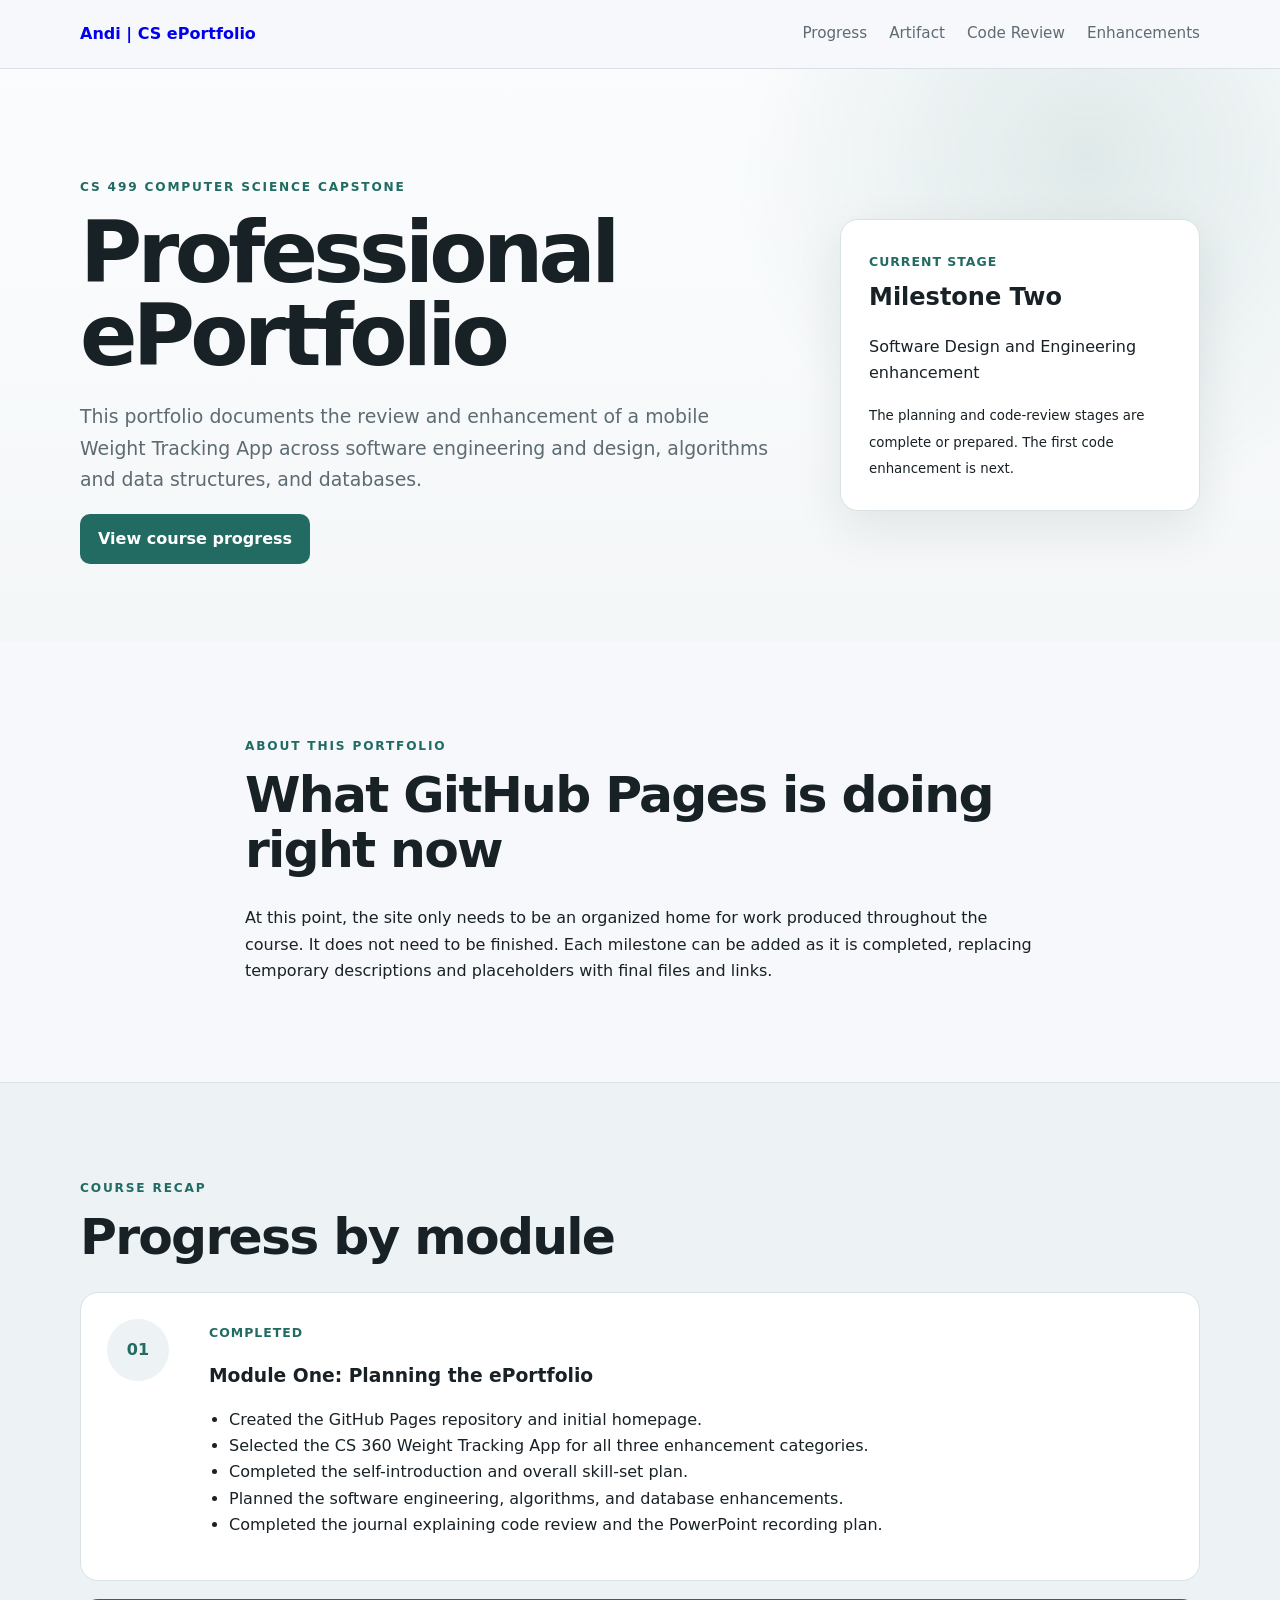
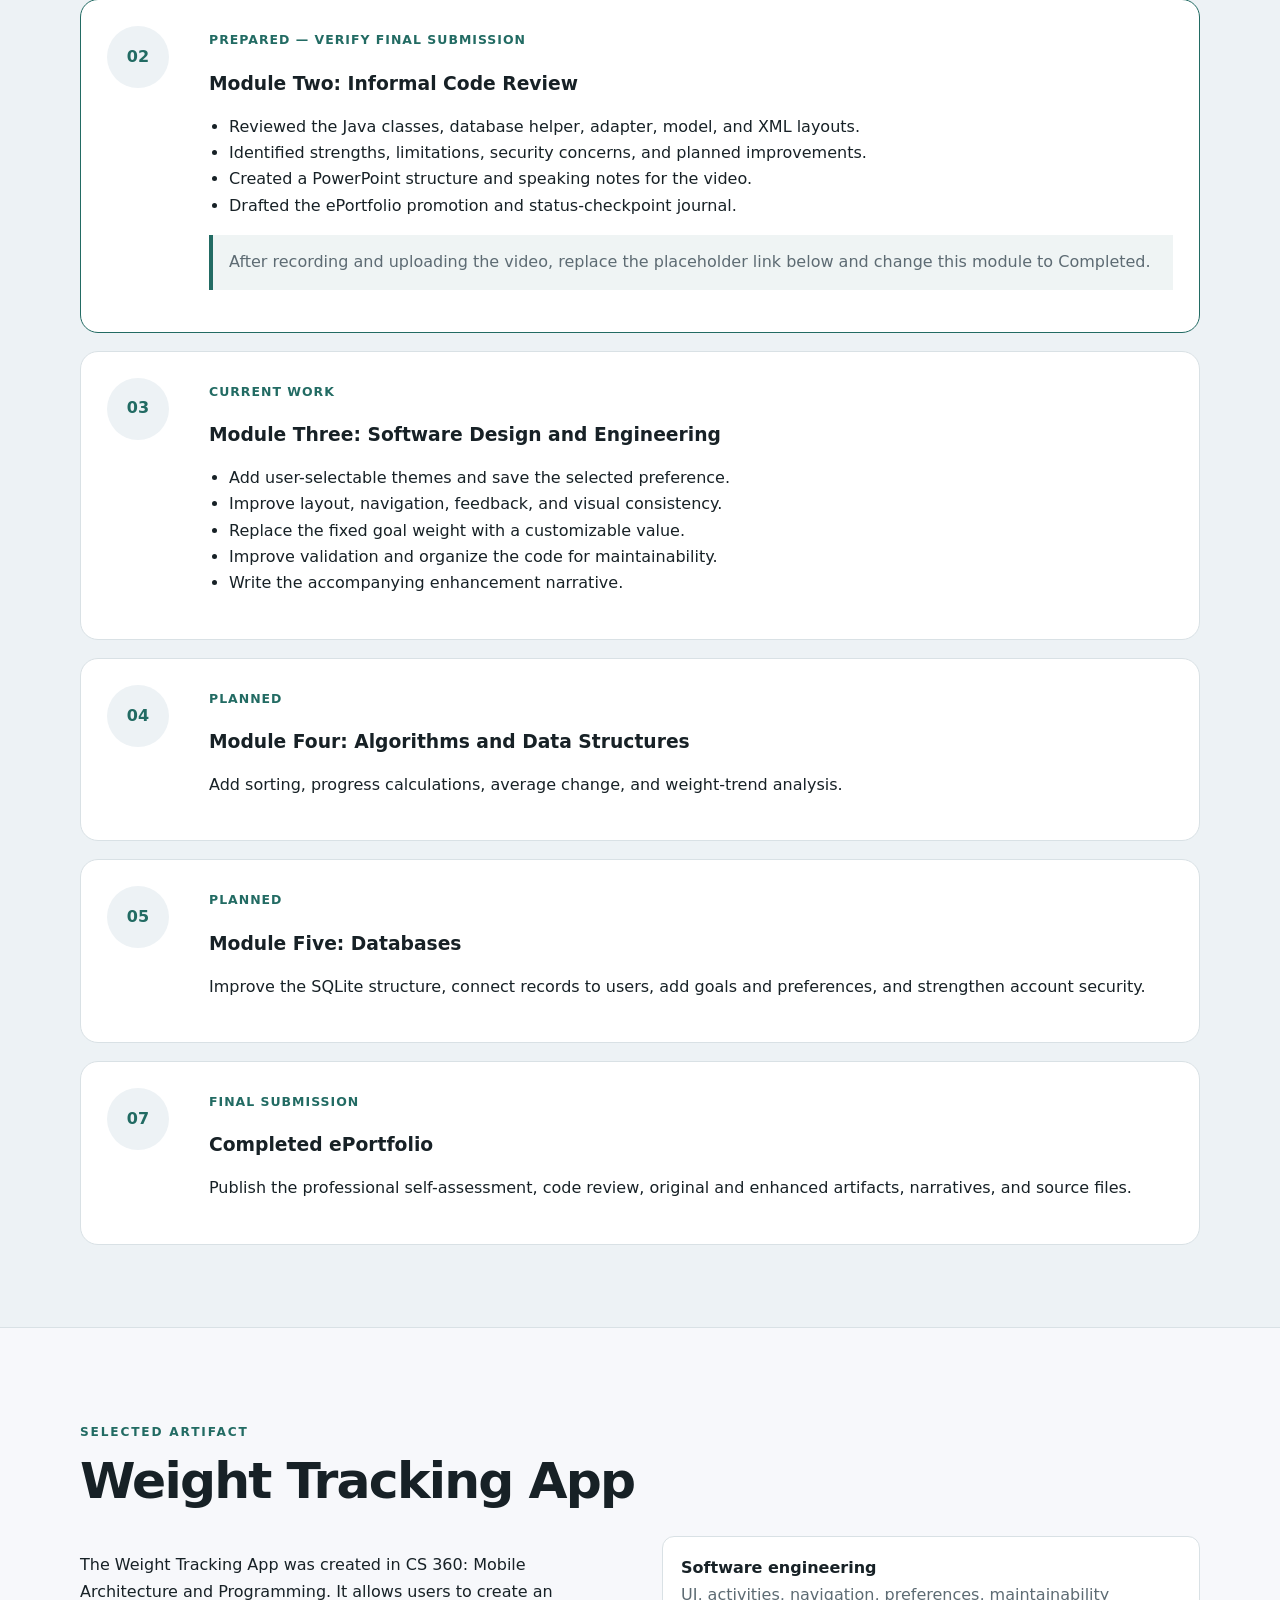
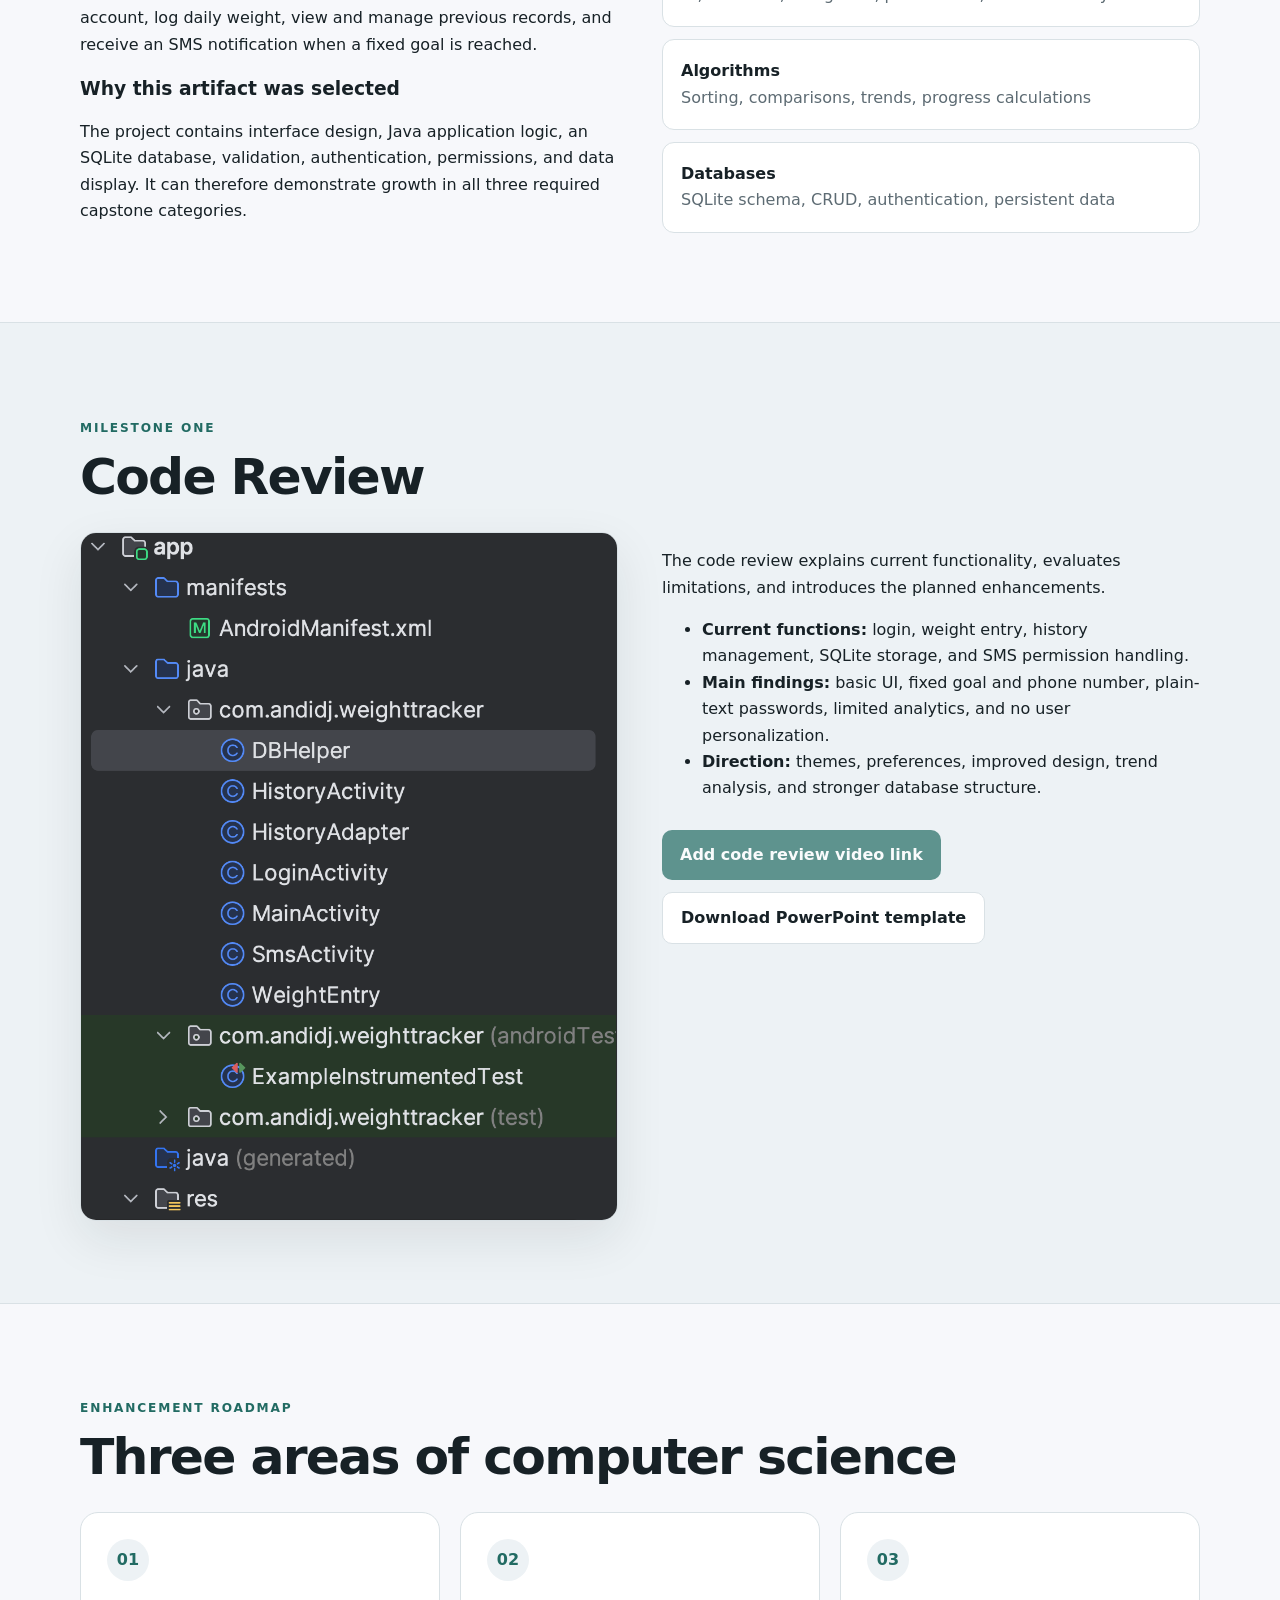
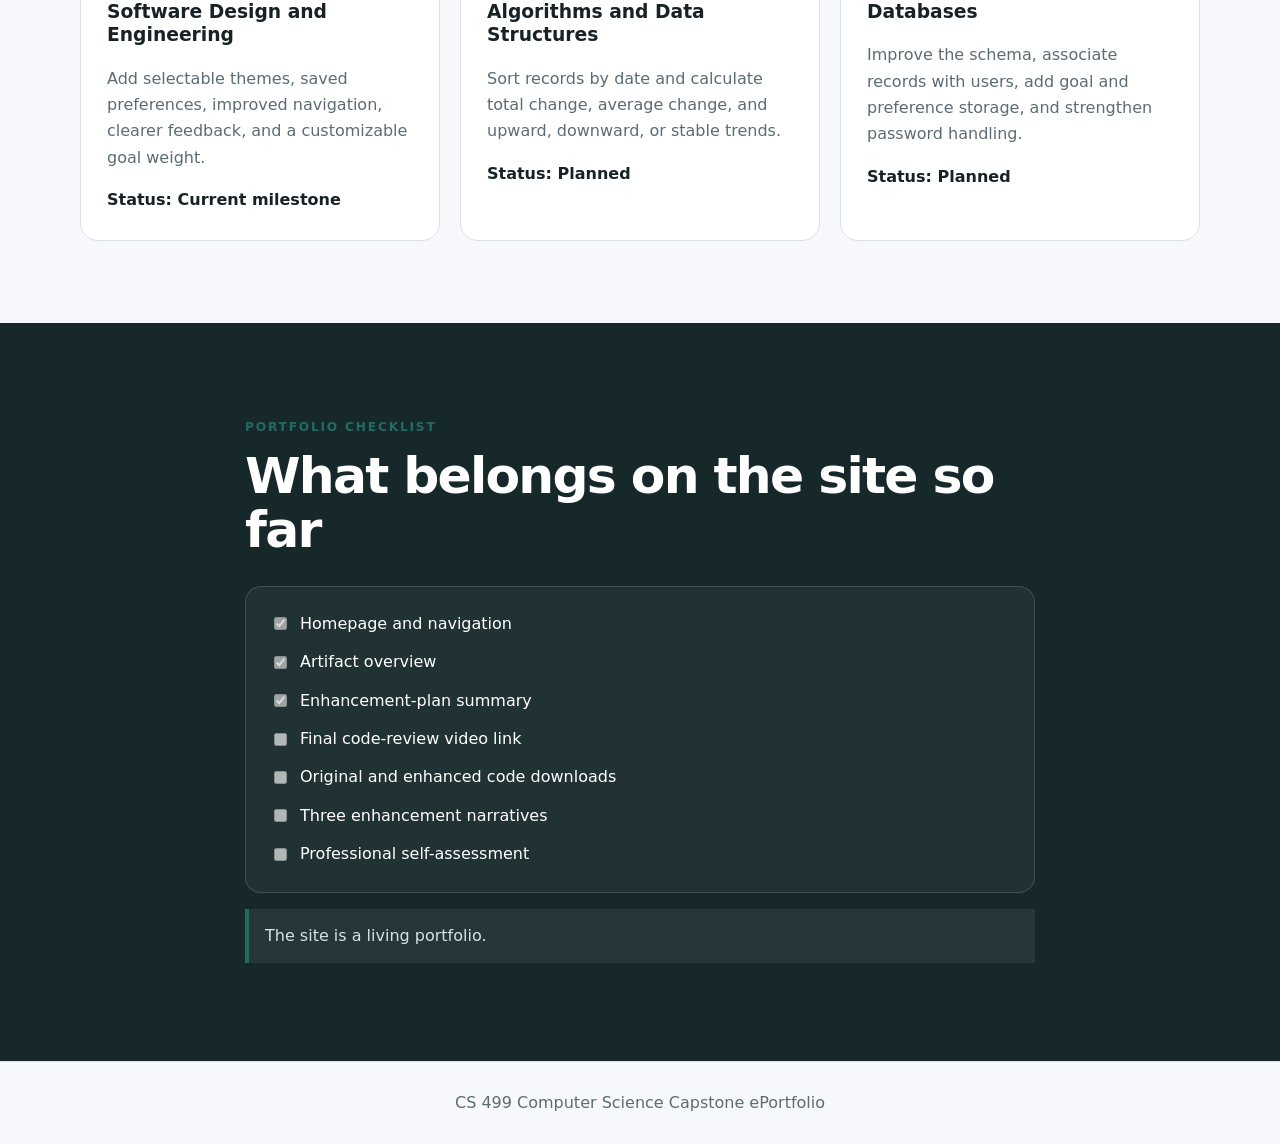
==== index.html @ c275d7a3 "Revamp index.html structure and content Updated the title and added a stylesheet link. Enhanced the " ====
<!DOCTYPE html>
<html lang="en">
<head>
  <meta charset="UTF-8">
  <meta name="viewport" content="width=device-width, initial-scale=1.0">
  <title>Andi | Computer Science ePortfolio</title>
  <link rel="stylesheet" href="styles.css">
</head>
<body>
<header>
  <div class="wrap nav">
    <a class="brand" href="#top">Andi | CS ePortfolio</a>
    <nav>
      <a href="#progress">Progress</a>
      <a href="#artifact">Artifact</a>
      <a href="#review">Code Review</a>
      <a href="#enhancements">Enhancements</a>
    </nav>
  </div>
</header>

<main id="top">
  <section class="hero">
    <div class="wrap hero-grid">
      <div>
        <p class="eyebrow">CS 499 Computer Science Capstone</p>
        <h1>Professional ePortfolio</h1>
        <p class="lead">This portfolio documents the review and enhancement of a mobile Weight Tracking App across software engineering and design, algorithms and data structures, and databases.</p>
        <a class="button" href="#progress">View course progress</a>
      </div>
      <aside class="status">
        <span>Current stage</span>
        <strong>Milestone Two</strong>
        <p>Software Design and Engineering enhancement</p>
        <small>The planning and code-review stages are complete or prepared. The first code enhancement is next.</small>
      </aside>
    </div>
  </section>

  <section class="section intro">
    <div class="wrap narrow">
      <p class="label">About this portfolio</p>
      <h2>What GitHub Pages is doing right now</h2>
      <p>At this point, the site only needs to be an organized home for work produced throughout the course. It does not need to be finished. Each milestone can be added as it is completed, replacing temporary descriptions and placeholders with final files and links.</p>
    </div>
  </section>

  <section id="progress" class="section shaded">
    <div class="wrap">
      <p class="label">Course recap</p>
      <h2>Progress by module</h2>
      <div class="timeline">
        <article class="module done">
          <div class="number">01</div>
          <div>
            <span class="pill">Completed</span>
            <h3>Module One: Planning the ePortfolio</h3>
            <ul>
              <li>Created the GitHub Pages repository and initial homepage.</li>
              <li>Selected the CS 360 Weight Tracking App for all three enhancement categories.</li>
              <li>Completed the self-introduction and overall skill-set plan.</li>
              <li>Planned the software engineering, algorithms, and database enhancements.</li>
              <li>Completed the journal explaining code review and the PowerPoint recording plan.</li>
            </ul>
          </div>
        </article>

        <article class="module current">
          <div class="number">02</div>
          <div>
            <span class="pill">Prepared — verify final submission</span>
            <h3>Module Two: Informal Code Review</h3>
            <ul>
              <li>Reviewed the Java classes, database helper, adapter, model, and XML layouts.</li>
              <li>Identified strengths, limitations, security concerns, and planned improvements.</li>
              <li>Created a PowerPoint structure and speaking notes for the video.</li>
              <li>Drafted the ePortfolio promotion and status-checkpoint journal.</li>
            </ul>
            <p class="note">After recording and uploading the video, replace the placeholder link below and change this module to Completed.</p>
          </div>
        </article>

        <article class="module next">
          <div class="number">03</div>
          <div>
            <span class="pill">Current work</span>
            <h3>Module Three: Software Design and Engineering</h3>
            <ul>
              <li>Add user-selectable themes and save the selected preference.</li>
              <li>Improve layout, navigation, feedback, and visual consistency.</li>
              <li>Replace the fixed goal weight with a customizable value.</li>
              <li>Improve validation and organize the code for maintainability.</li>
              <li>Write the accompanying enhancement narrative.</li>
            </ul>
          </div>
        </article>

        <article class="module future">
          <div class="number">04</div>
          <div>
            <span class="pill">Planned</span>
            <h3>Module Four: Algorithms and Data Structures</h3>
            <p>Add sorting, progress calculations, average change, and weight-trend analysis.</p>
          </div>
        </article>

        <article class="module future">
          <div class="number">05</div>
          <div>
            <span class="pill">Planned</span>
            <h3>Module Five: Databases</h3>
            <p>Improve the SQLite structure, connect records to users, add goals and preferences, and strengthen account security.</p>
          </div>
        </article>

        <article class="module future">
          <div class="number">07</div>
          <div>
            <span class="pill">Final submission</span>
            <h3>Completed ePortfolio</h3>
            <p>Publish the professional self-assessment, code review, original and enhanced artifacts, narratives, and source files.</p>
          </div>
        </article>
      </div>
    </div>
  </section>

  <section id="artifact" class="section">
    <div class="wrap">
      <p class="label">Selected artifact</p>
      <h2>Weight Tracking App</h2>
      <div class="columns">
        <div>
          <p>The Weight Tracking App was created in CS 360: Mobile Architecture and Programming. It allows users to create an account, log daily weight, view and manage previous records, and receive an SMS notification when a fixed goal is reached.</p>
          <h3>Why this artifact was selected</h3>
          <p>The project contains interface design, Java application logic, an SQLite database, validation, authentication, permissions, and data display. It can therefore demonstrate growth in all three required capstone categories.</p>
        </div>
        <div class="feature-list">
          <div><strong>Software engineering</strong><span>UI, activities, navigation, preferences, maintainability</span></div>
          <div><strong>Algorithms</strong><span>Sorting, comparisons, trends, progress calculations</span></div>
          <div><strong>Databases</strong><span>SQLite schema, CRUD, authentication, persistent data</span></div>
        </div>
      </div>
    </div>
  </section>

  <section id="review" class="section shaded">
    <div class="wrap">
      <p class="label">Milestone One</p>
      <h2>Code Review</h2>
      <div class="columns">
        <img class="project-image" src="assets/project-tree.png" alt="Android Studio project tree">
        <div>
          <p>The code review explains current functionality, evaluates limitations, and introduces the planned enhancements.</p>
          <ul>
            <li><strong>Current functions:</strong> login, weight entry, history management, SQLite storage, and SMS permission handling.</li>
            <li><strong>Main findings:</strong> basic UI, fixed goal and phone number, plain-text passwords, limited analytics, and no user personalization.</li>
            <li><strong>Direction:</strong> themes, preferences, improved design, trend analysis, and stronger database structure.</li>
          </ul>
          <div class="actions">
            <a class="button muted" href="#">Add code review video link</a>
            <a class="button outline" href="downloads/CS499_Code_Review_Template.pptx">Download PowerPoint template</a>
          </div>
        </div>
      </div>
    </div>
  </section>

  <section id="enhancements" class="section">
    <div class="wrap">
      <p class="label">Enhancement roadmap</p>
      <h2>Three areas of computer science</h2>
      <div class="cards">
        <article class="card">
          <span>01</span>
          <h3>Software Design and Engineering</h3>
          <p>Add selectable themes, saved preferences, improved navigation, clearer feedback, and a customizable goal weight.</p>
          <strong>Status: Current milestone</strong>
        </article>
        <article class="card">
          <span>02</span>
          <h3>Algorithms and Data Structures</h3>
          <p>Sort records by date and calculate total change, average change, and upward, downward, or stable trends.</p>
          <strong>Status: Planned</strong>
        </article>
        <article class="card">
          <span>03</span>
          <h3>Databases</h3>
          <p>Improve the schema, associate records with users, add goal and preference storage, and strengthen password handling.</p>
          <strong>Status: Planned</strong>
        </article>
      </div>
    </div>
  </section>

  <section class="section checklist-section">
    <div class="wrap narrow">
      <p class="label">Portfolio checklist</p>
      <h2>What belongs on the site so far</h2>
      <div class="checklist">
        <label><input type="checkbox" checked disabled> Homepage and navigation</label>
        <label><input type="checkbox" checked disabled> Artifact overview</label>
        <label><input type="checkbox" checked disabled> Enhancement-plan summary</label>
        <label><input type="checkbox" disabled> Final code-review video link</label>
        <label><input type="checkbox" disabled> Original and enhanced code downloads</label>
        <label><input type="checkbox" disabled> Three enhancement narratives</label>
        <label><input type="checkbox" disabled> Professional self-assessment</label>
      </div>
      <p class="note">The site is a living portfolio.</p>
    </div>
  </section>
</main>
<footer><div class="wrap">CS 499 Computer Science Capstone ePortfolio</div></footer>
</body>
</html>
---- styles.css ----
*{box-sizing:border-box}:root{--bg:#f7f8fb;--surface:#fff;--shade:#edf2f5;--text:#172126;--muted:#5d6b73;--accent:#226b63;--accent-dark:#174d48;--line:#d9e1e5;--shadow:0 18px 50px rgba(23,33,38,.09)}html{scroll-behavior:smooth}body{margin:0;font-family:Inter,ui-sans-serif,system-ui,-apple-system,BlinkMacSystemFont,"Segoe UI",sans-serif;color:var(--text);background:var(--bg);line-height:1.65}.wrap{width:min(1120px,calc(100% - 40px));margin:auto}.narrow{max-width:790px}header{position:sticky;top:0;z-index:10;background:rgba(247,248,251,.95);border-bottom:1px solid var(--line);backdrop-filter:blur(12px)}.nav{min-height:68px;display:flex;align-items:center;justify-content:space-between;gap:24px}.brand{font-weight:850;text-decoration:none}nav{display:flex;gap:22px;flex-wrap:wrap}nav a{text-decoration:none;color:var(--muted);font-size:.95rem}.hero{padding:96px 0 78px;background:radial-gradient(circle at 85% 15%,rgba(34,107,99,.12),transparent 30%),linear-gradient(180deg,#fbfcfd,#f4f7f8)}.hero-grid{display:grid;grid-template-columns:1.45fr .75fr;gap:64px;align-items:center}.eyebrow,.label{color:var(--accent);text-transform:uppercase;letter-spacing:.15em;font-size:.76rem;font-weight:850}h1{font-size:clamp(3rem,7vw,5.3rem);line-height:.98;letter-spacing:-.055em;margin:14px 0 24px}h2{font-size:clamp(2rem,4vw,3.15rem);line-height:1.08;letter-spacing:-.035em;margin:10px 0 28px}h3{line-height:1.25}.lead{font-size:1.18rem;color:var(--muted);max-width:720px}.status,.module,.card{background:var(--surface);border:1px solid var(--line);border-radius:18px}.status{padding:28px;box-shadow:var(--shadow)}.status span,.pill{color:var(--accent);font-size:.78rem;font-weight:850;text-transform:uppercase;letter-spacing:.08em}.status strong{display:block;font-size:1.5rem;margin:4px 0}.section{padding:82px 0}.shaded{background:var(--shade);border-top:1px solid var(--line);border-bottom:1px solid var(--line)}.timeline{display:grid;gap:18px}.module{display:grid;grid-template-columns:78px 1fr;gap:24px;padding:26px}.module.current{border-color:var(--accent)}.number{width:62px;height:62px;display:grid;place-items:center;border-radius:50%;background:var(--shade);color:var(--accent);font-weight:900}.module ul{padding-left:20px}.note{padding:14px 16px;border-left:4px solid var(--accent);background:rgba(34,107,99,.07);color:var(--muted)}.columns{display:grid;grid-template-columns:1fr 1fr;gap:44px;align-items:start}.feature-list{display:grid;gap:12px}.feature-list div{background:var(--surface);border:1px solid var(--line);padding:18px;border-radius:12px}.feature-list strong,.feature-list span{display:block}.feature-list span{color:var(--muted)}.project-image{width:100%;display:block;border:1px solid var(--line);border-radius:16px;box-shadow:var(--shadow);background:white}.actions{display:flex;flex-wrap:wrap;gap:12px;margin-top:28px}.button{display:inline-block;padding:12px 18px;border-radius:10px;background:var(--accent);color:white;font-weight:750;text-decoration:none}.button:hover{background:var(--accent-dark)}.button.outline{background:white;color:var(--text);border:1px solid var(--line)}.button.muted{opacity:.7}.cards{display:grid;grid-template-columns:repeat(3,1fr);gap:20px}.card{padding:26px}.card>span{display:inline-grid;place-items:center;width:42px;height:42px;border-radius:50%;background:var(--shade);color:var(--accent);font-weight:900}.card p{color:var(--muted)}.checklist-section{background:#16282a;color:white}.checklist{display:grid;gap:12px;padding:24px;border:1px solid rgba(255,255,255,.14);border-radius:16px;background:rgba(255,255,255,.05)}.checklist label{display:flex;align-items:center;gap:10px}.checklist-section .note{color:#d7e2e3;background:rgba(255,255,255,.07)}footer{padding:28px 0;border-top:1px solid var(--line);color:var(--muted);text-align:center}@media(max-width:800px){.nav{padding:14px 0;flex-direction:column;gap:10px}nav{justify-content:center}.hero-grid,.columns,.cards{grid-template-columns:1fr}.module{grid-template-columns:1fr}.hero{padding-top:70px}}
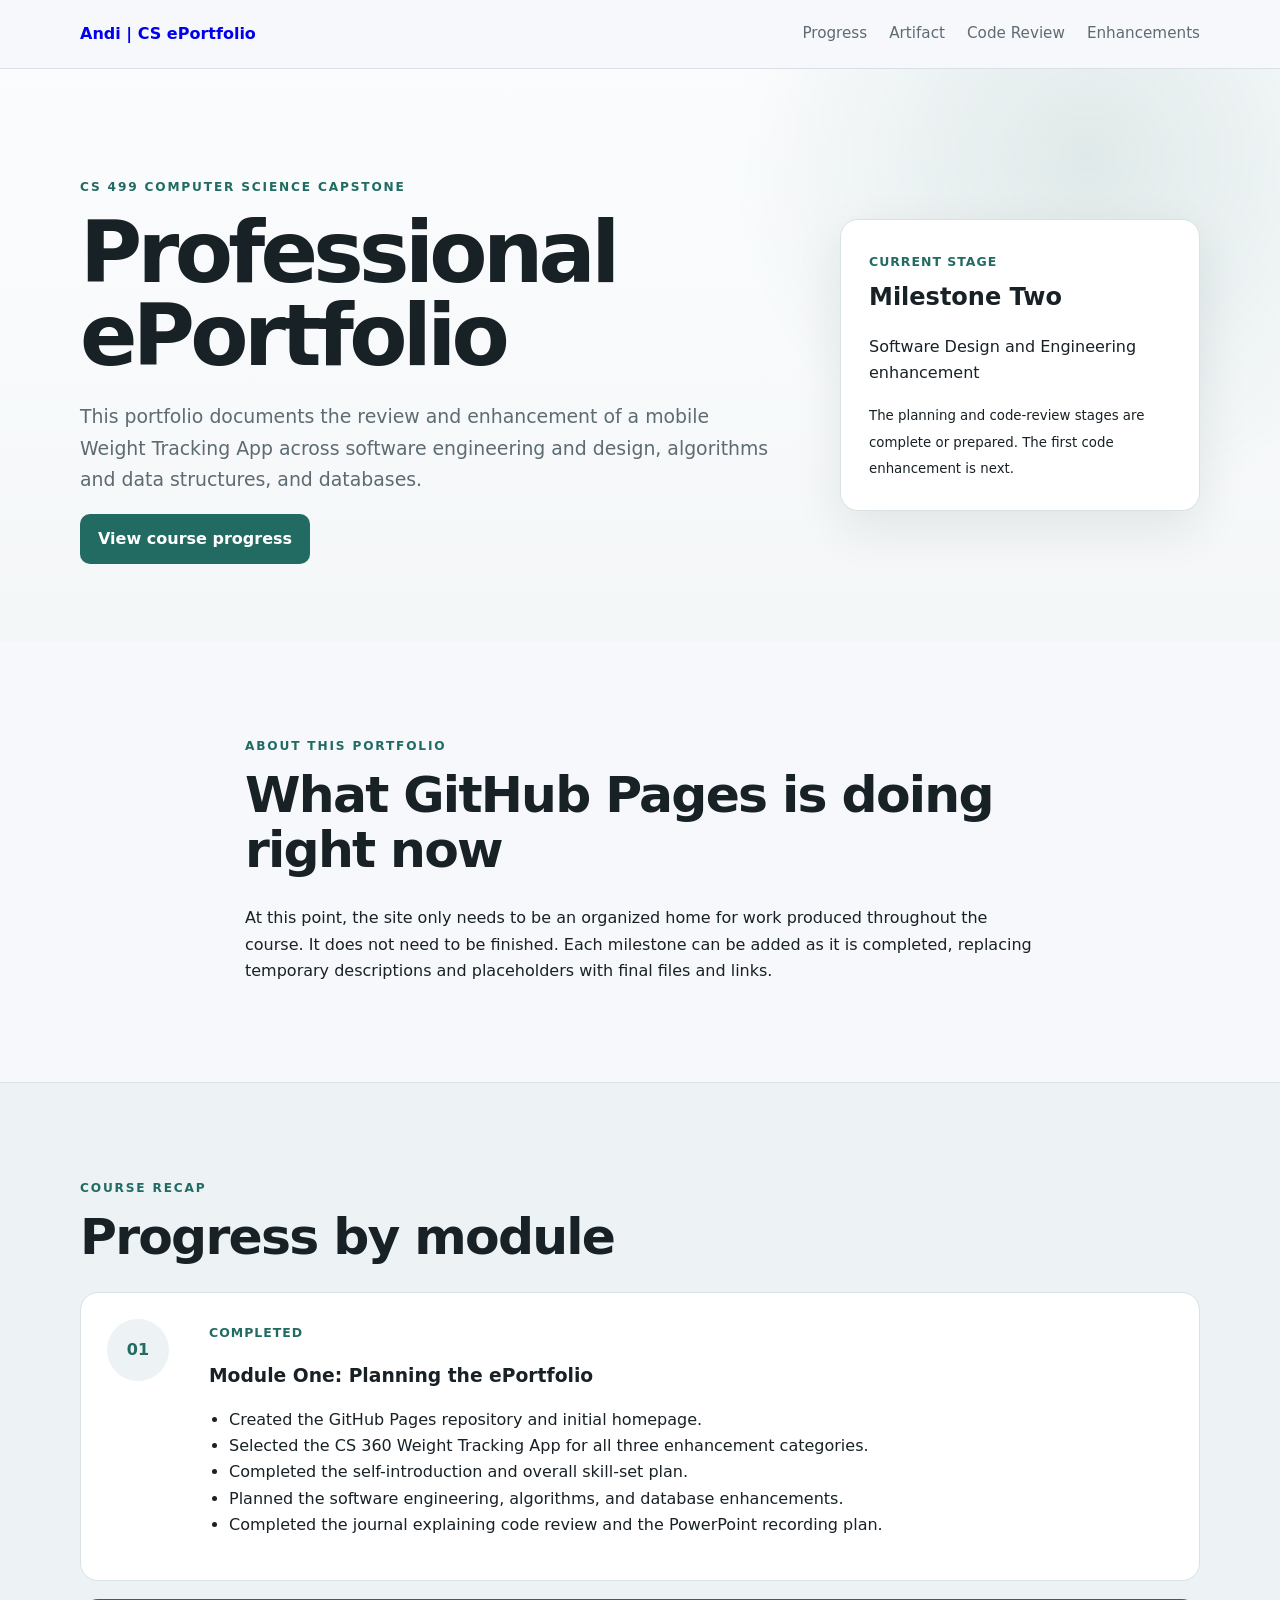
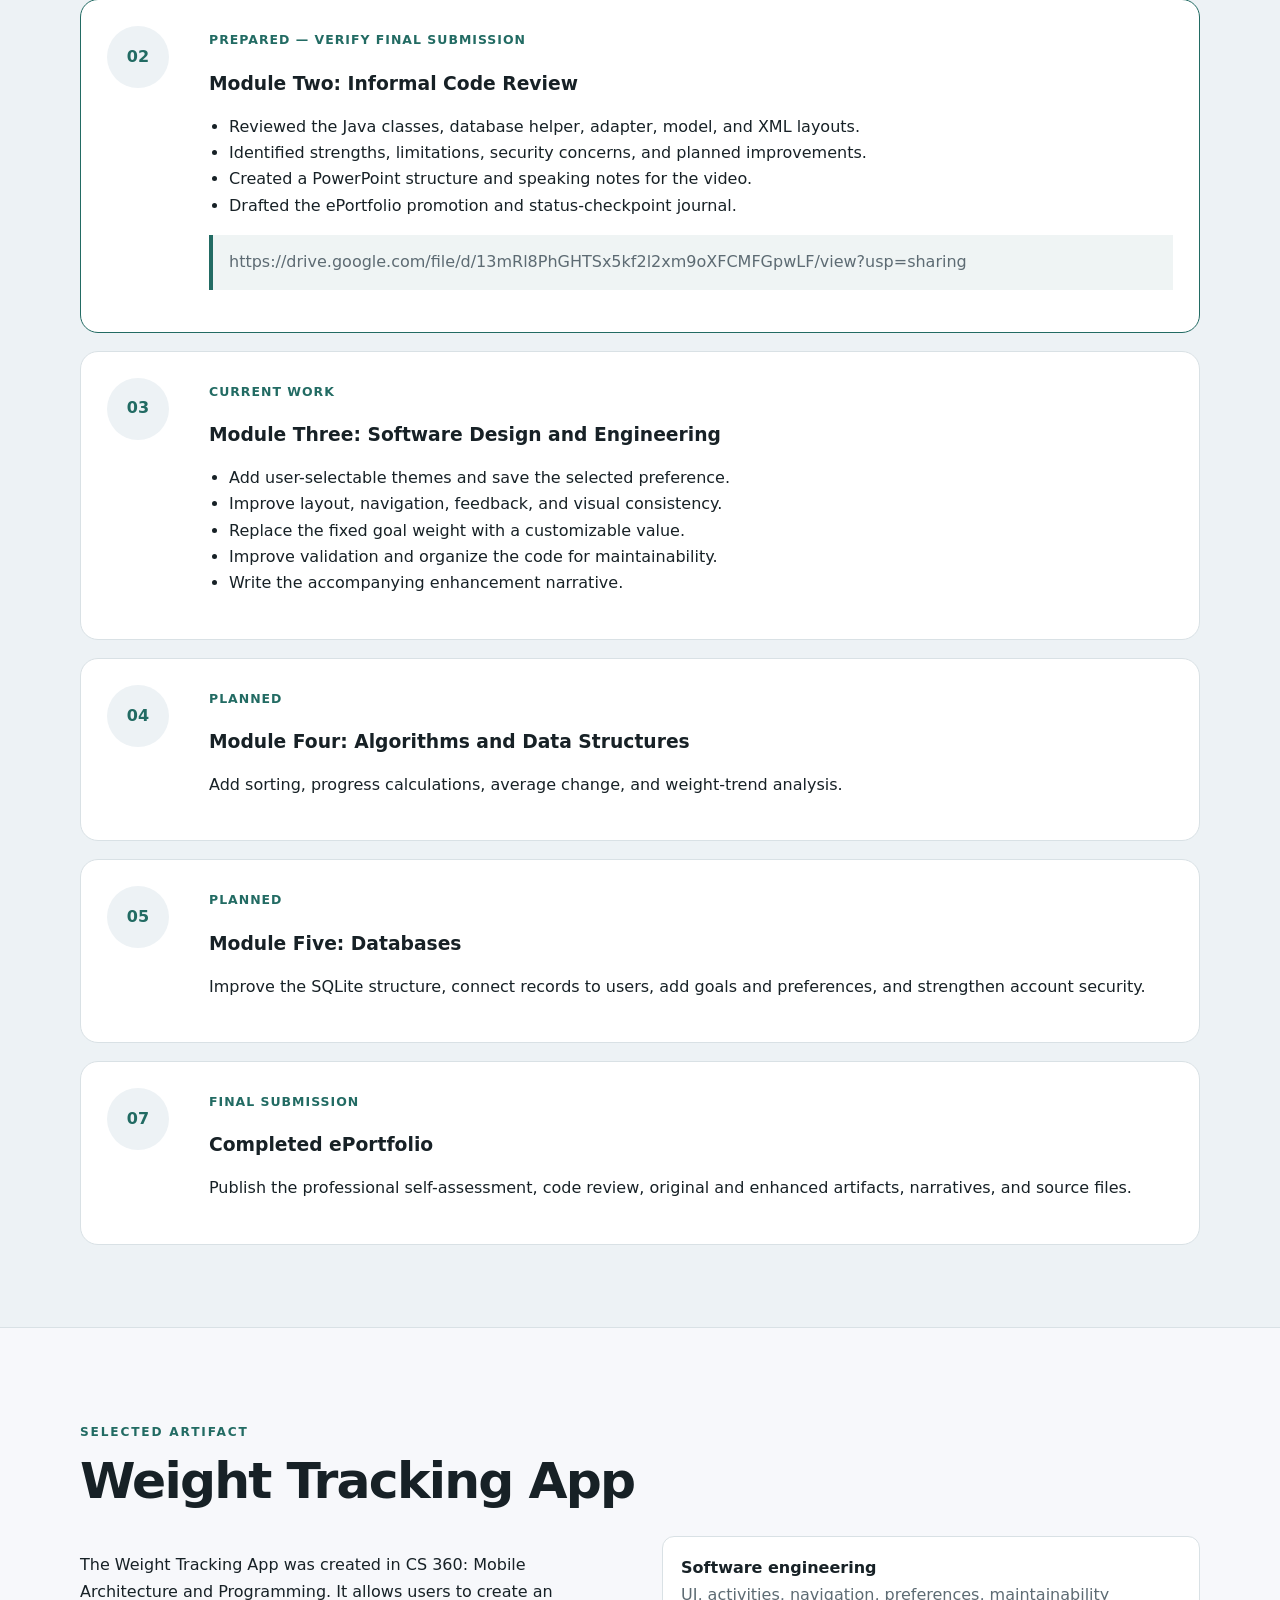
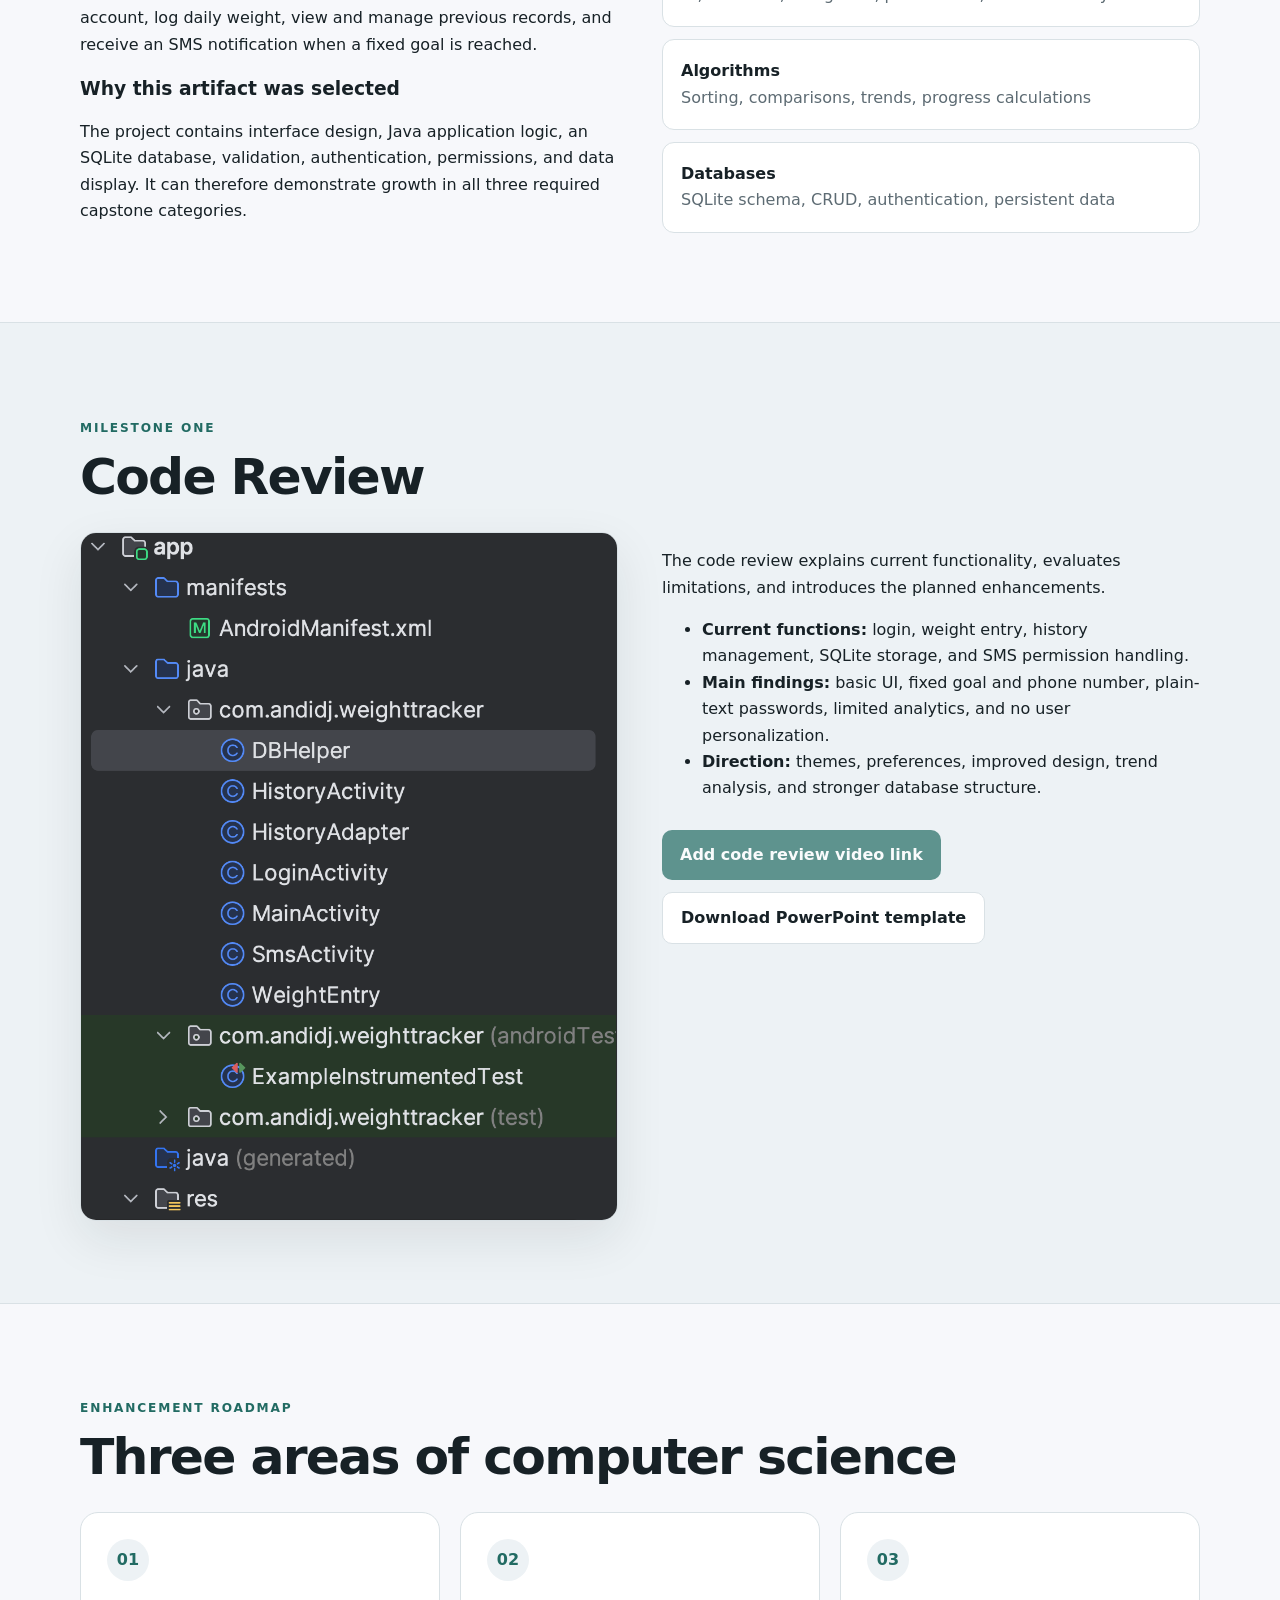
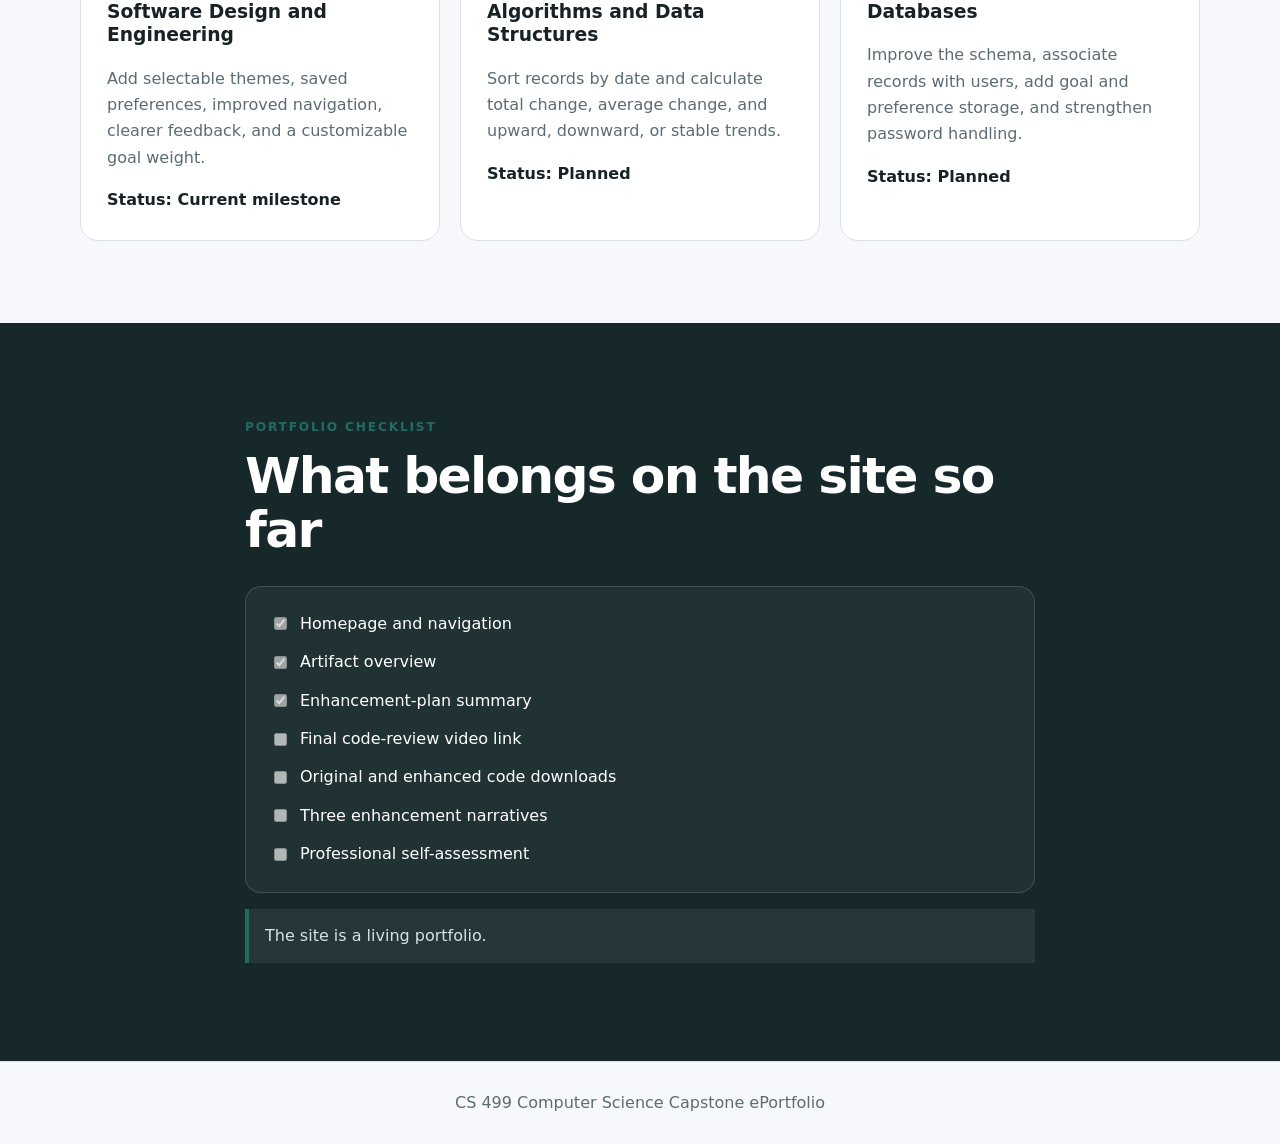
==== commit 1a885990: "Replace placeholder note with video link Updated the note paragraph with a link to the video." ====
--- a/index.html
+++ b/index.html
@@ -76,7 +76,7 @@
               <li>Created a PowerPoint structure and speaking notes for the video.</li>
               <li>Drafted the ePortfolio promotion and status-checkpoint journal.</li>
             </ul>
-            <p class="note">After recording and uploading the video, replace the placeholder link below and change this module to Completed.</p>
+            <p class="note">https://drive.google.com/file/d/13mRl8PhGHTSx5kf2l2xm9oXFCMFGpwLF/view?usp=sharing</p>
           </div>
         </article>
 
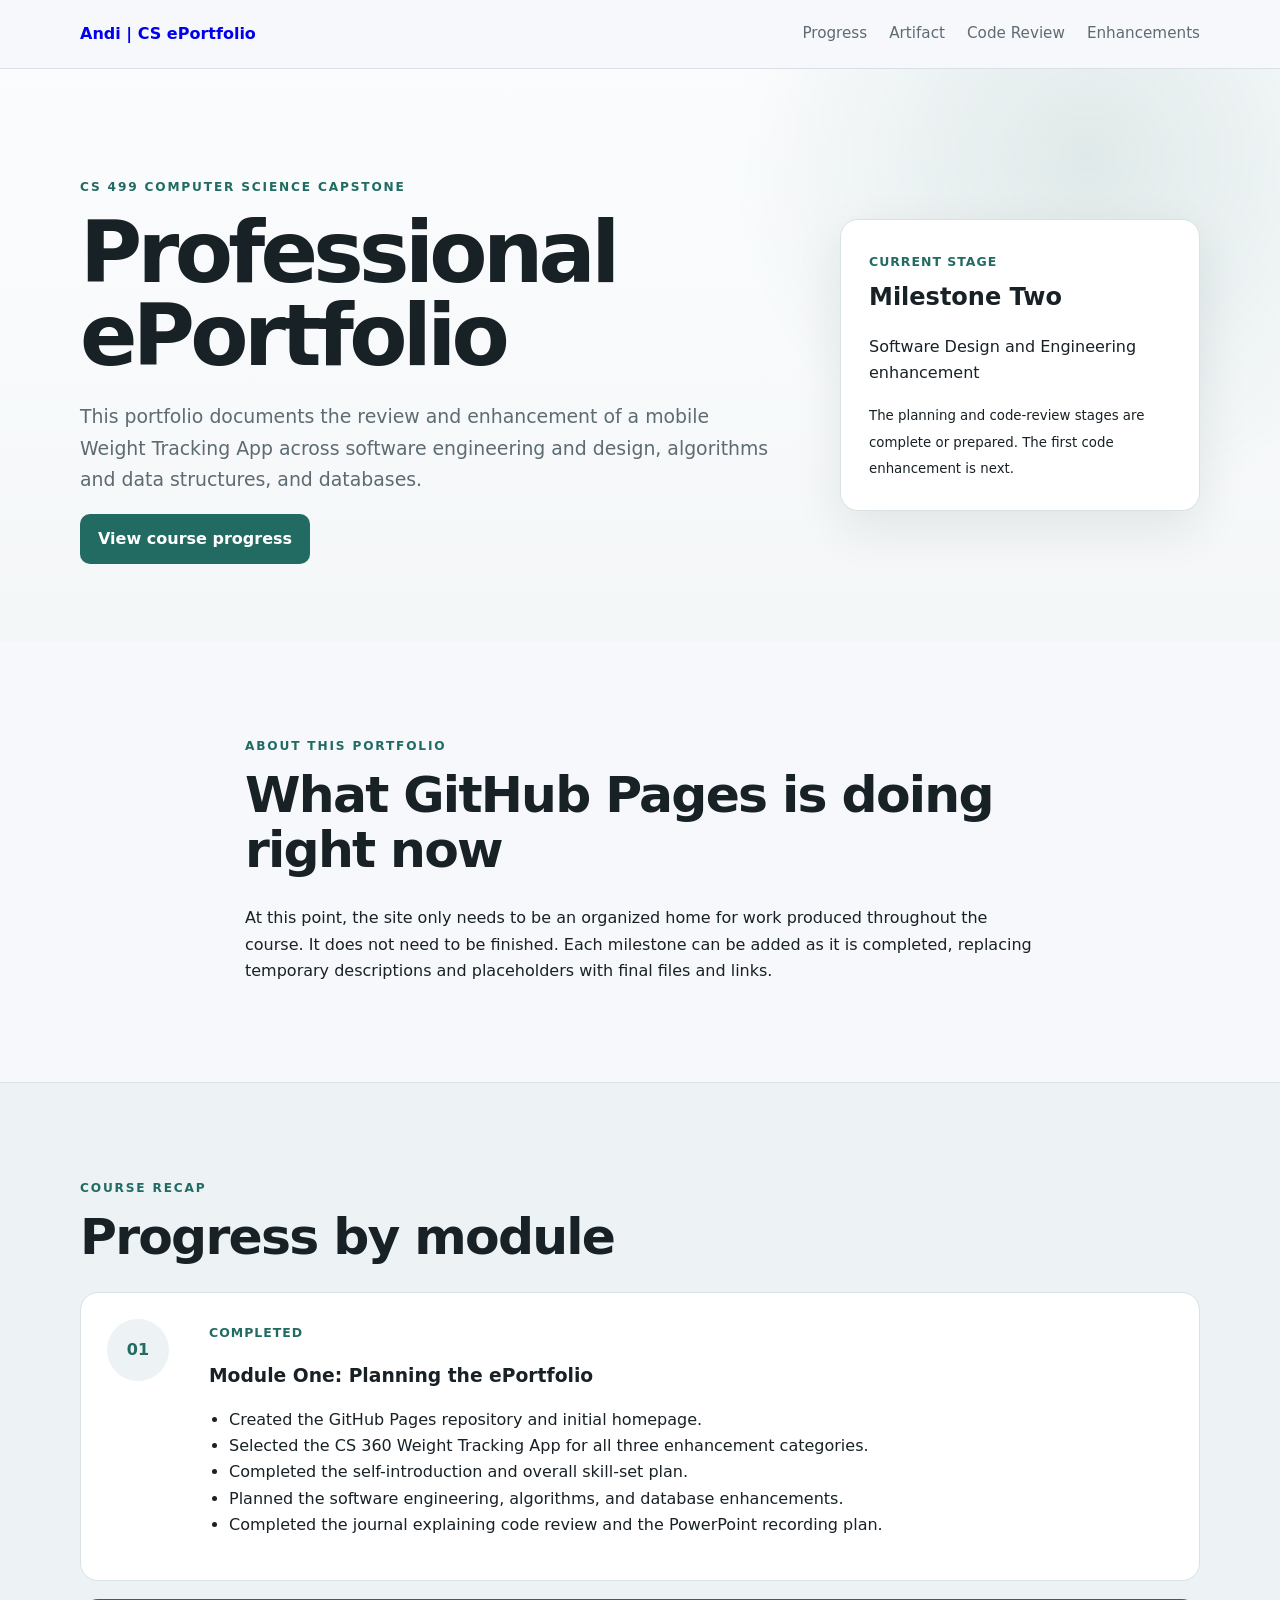
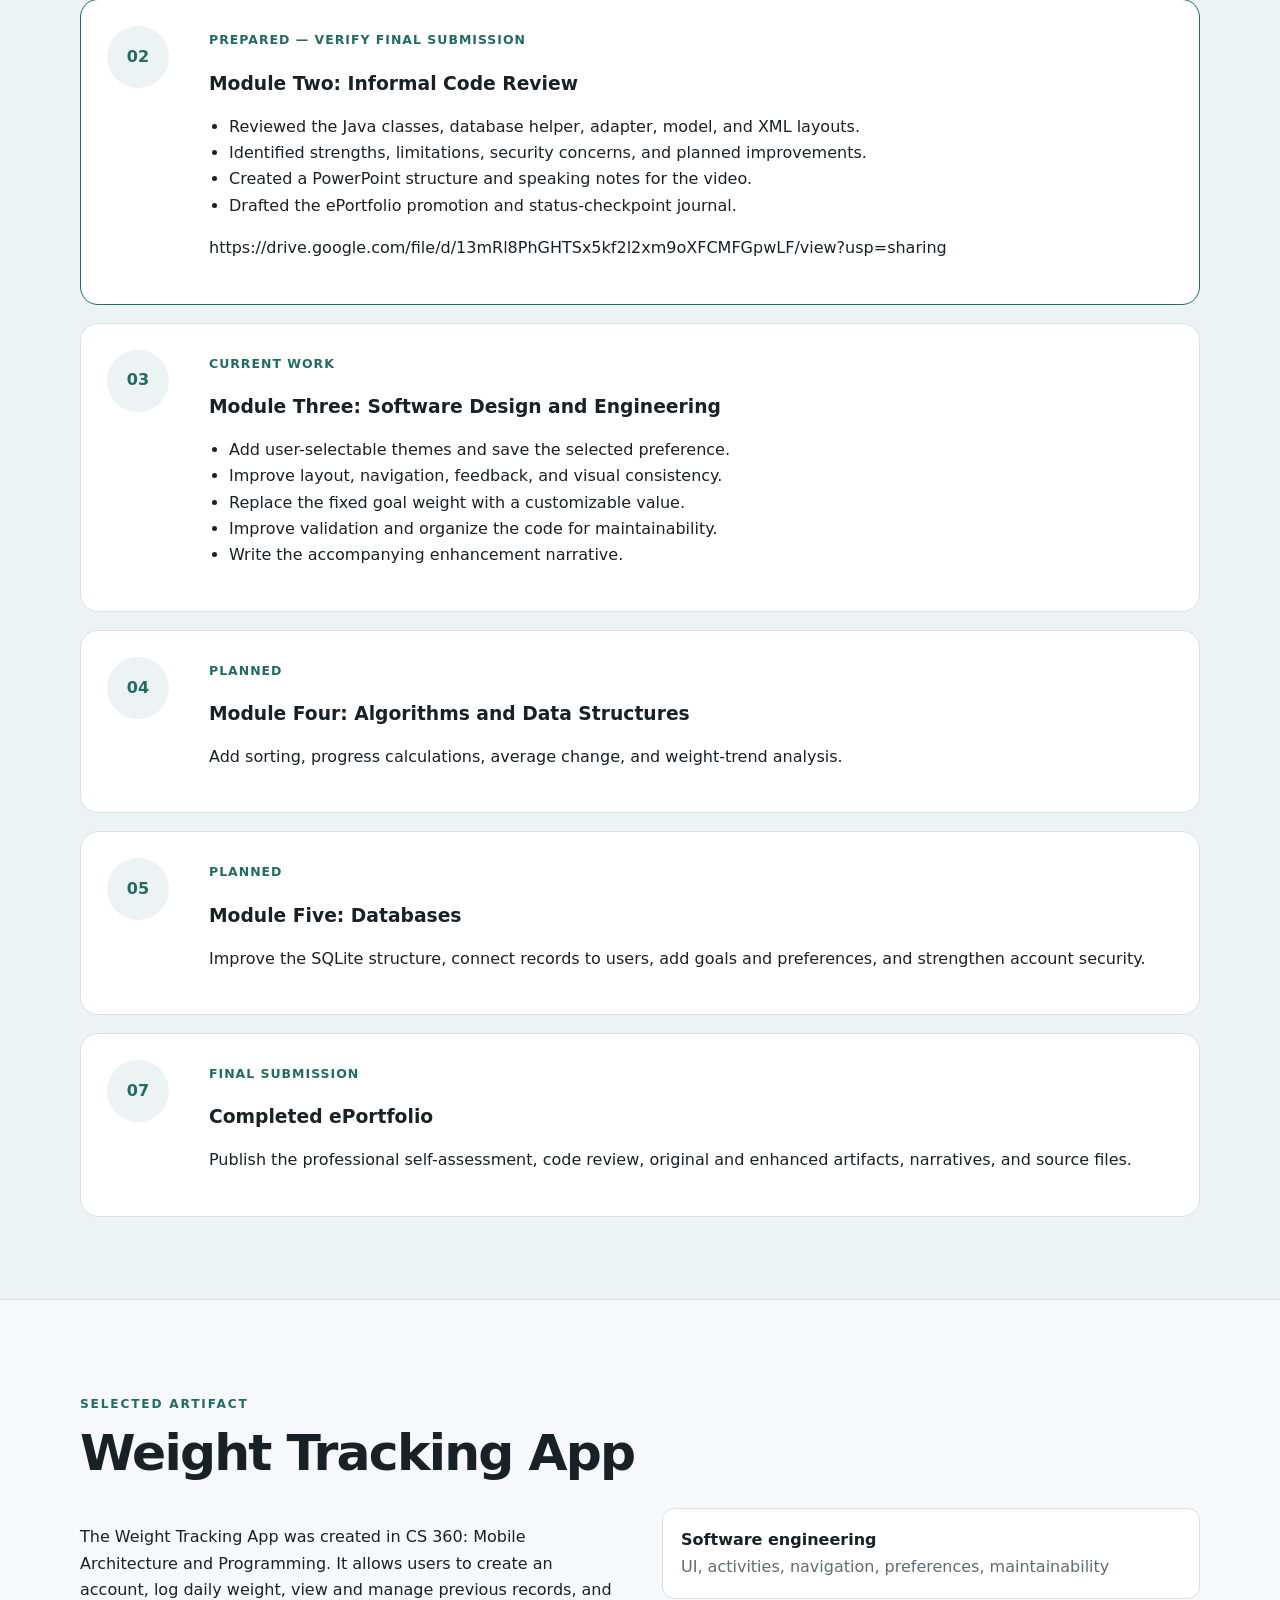
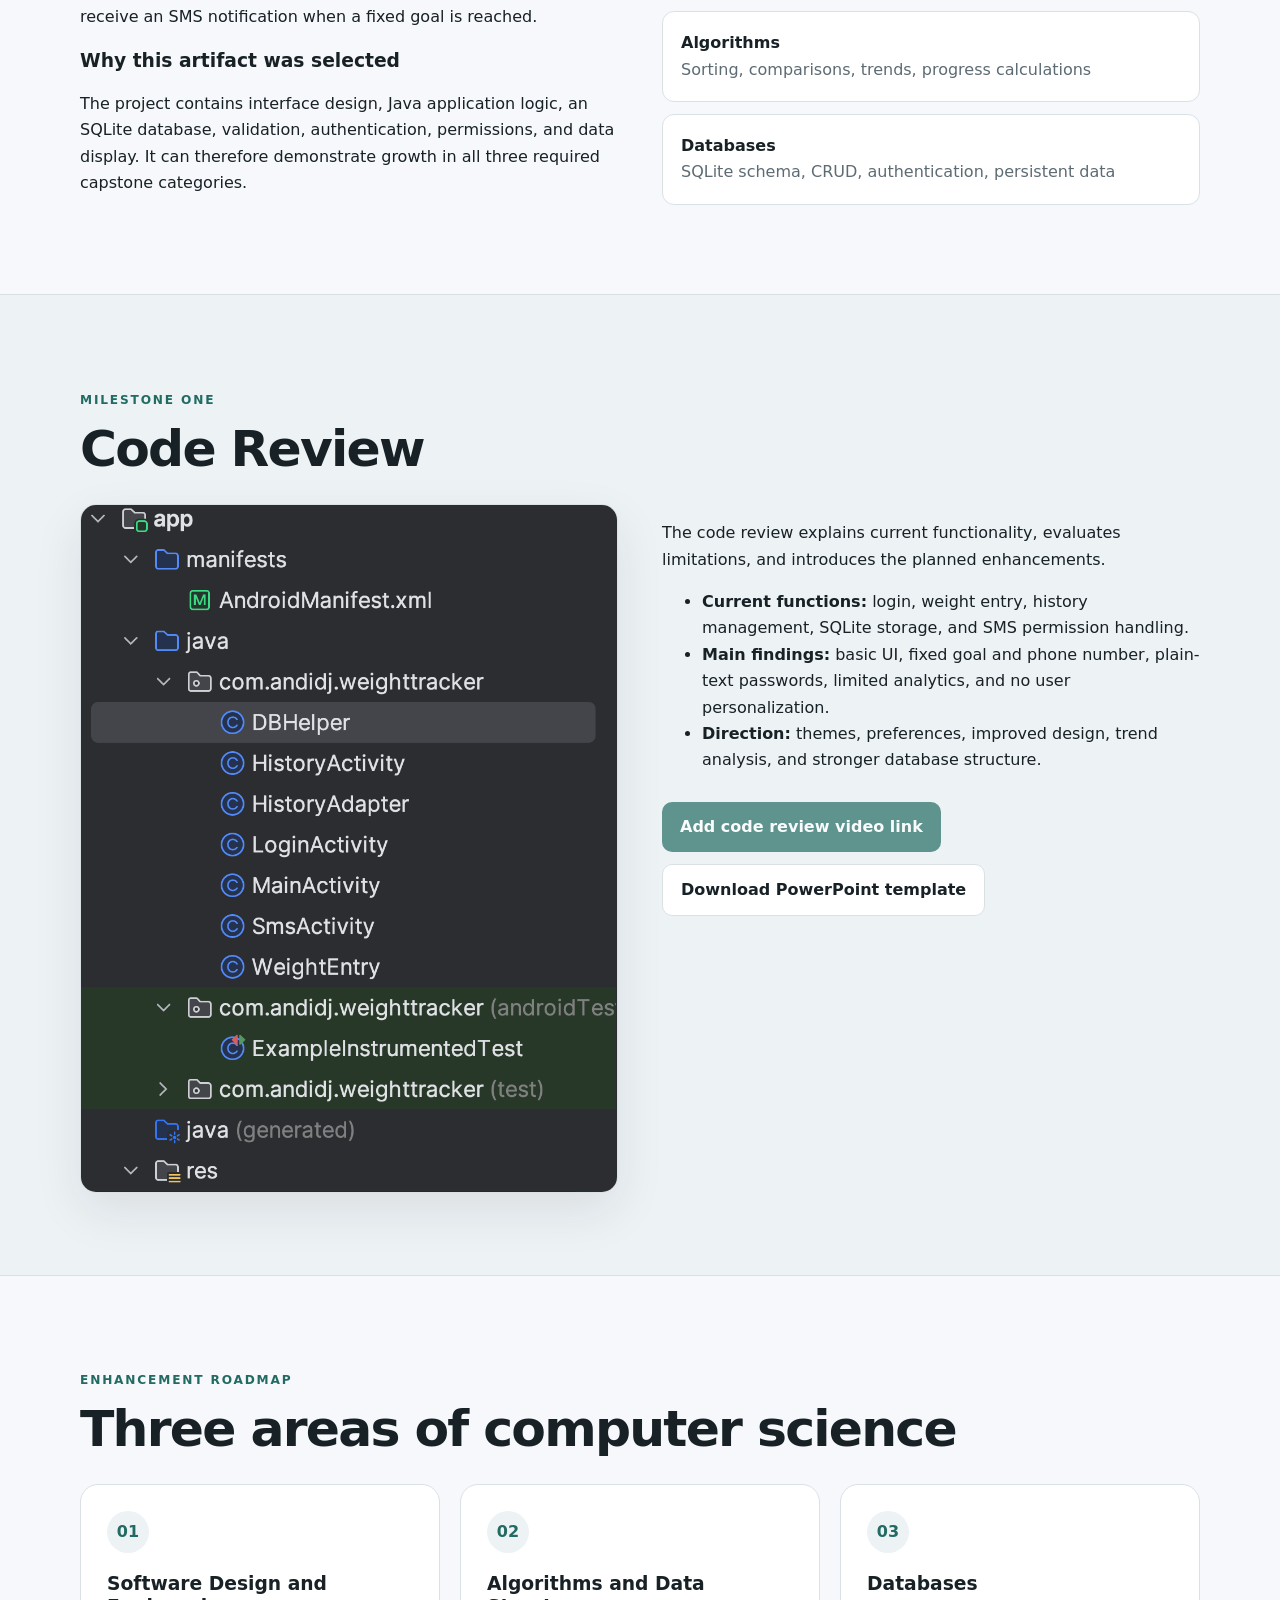
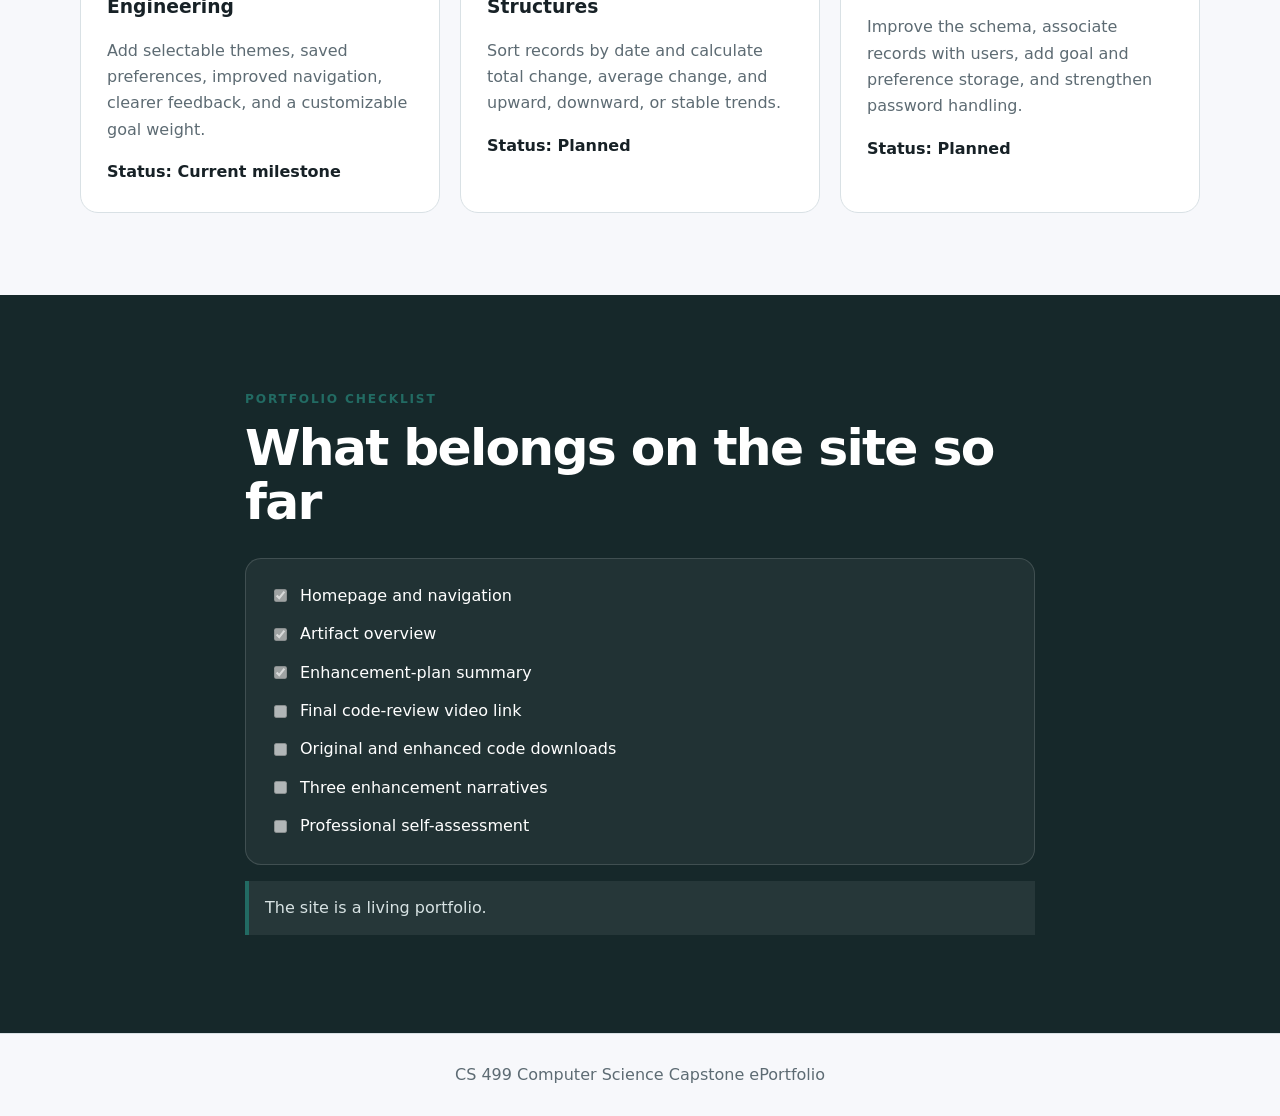
==== commit 4b9afe29: "Update index.html" ====
--- a/index.html
+++ b/index.html
@@ -76,7 +76,7 @@
               <li>Created a PowerPoint structure and speaking notes for the video.</li>
               <li>Drafted the ePortfolio promotion and status-checkpoint journal.</li>
             </ul>
-            <p class="note">https://drive.google.com/file/d/13mRl8PhGHTSx5kf2l2xm9oXFCMFGpwLF/view?usp=sharing</p>
+            <p>https://drive.google.com/file/d/13mRl8PhGHTSx5kf2l2xm9oXFCMFGpwLF/view?usp=sharing</p>
           </div>
         </article>
 
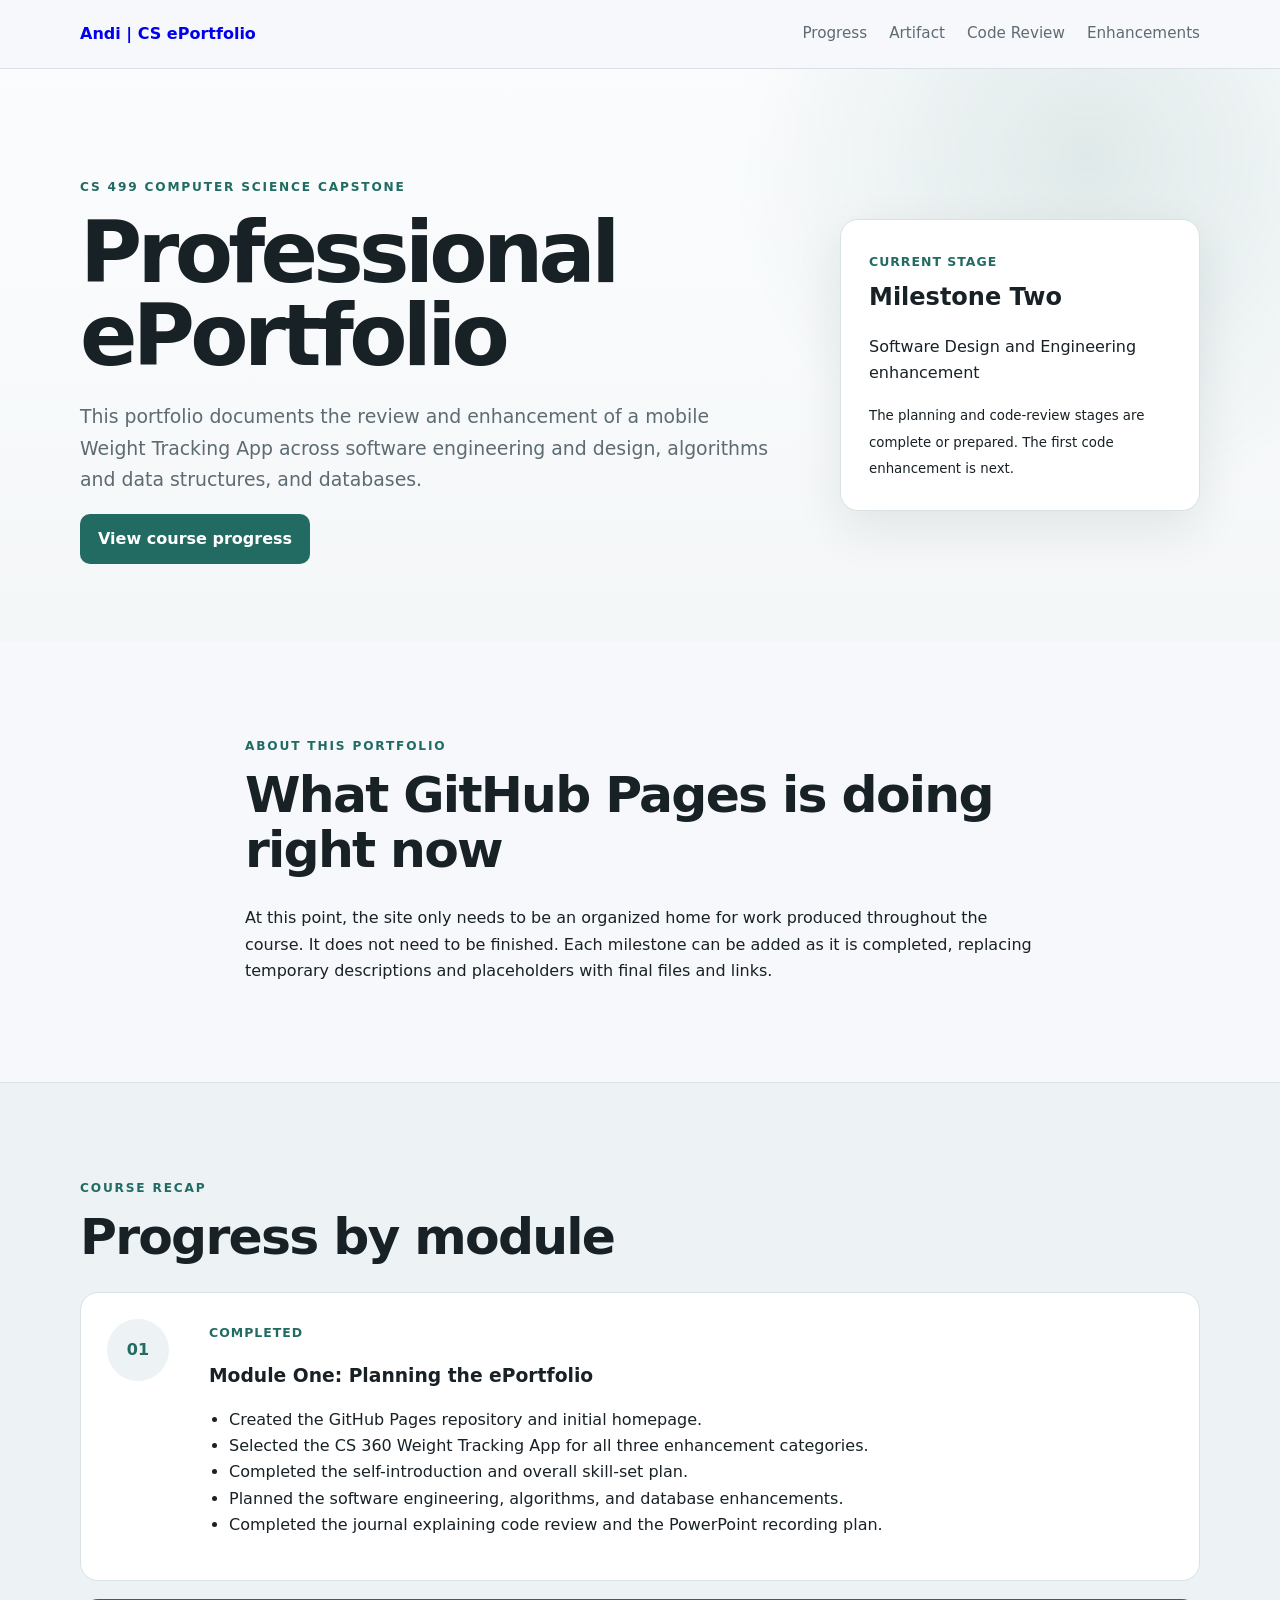
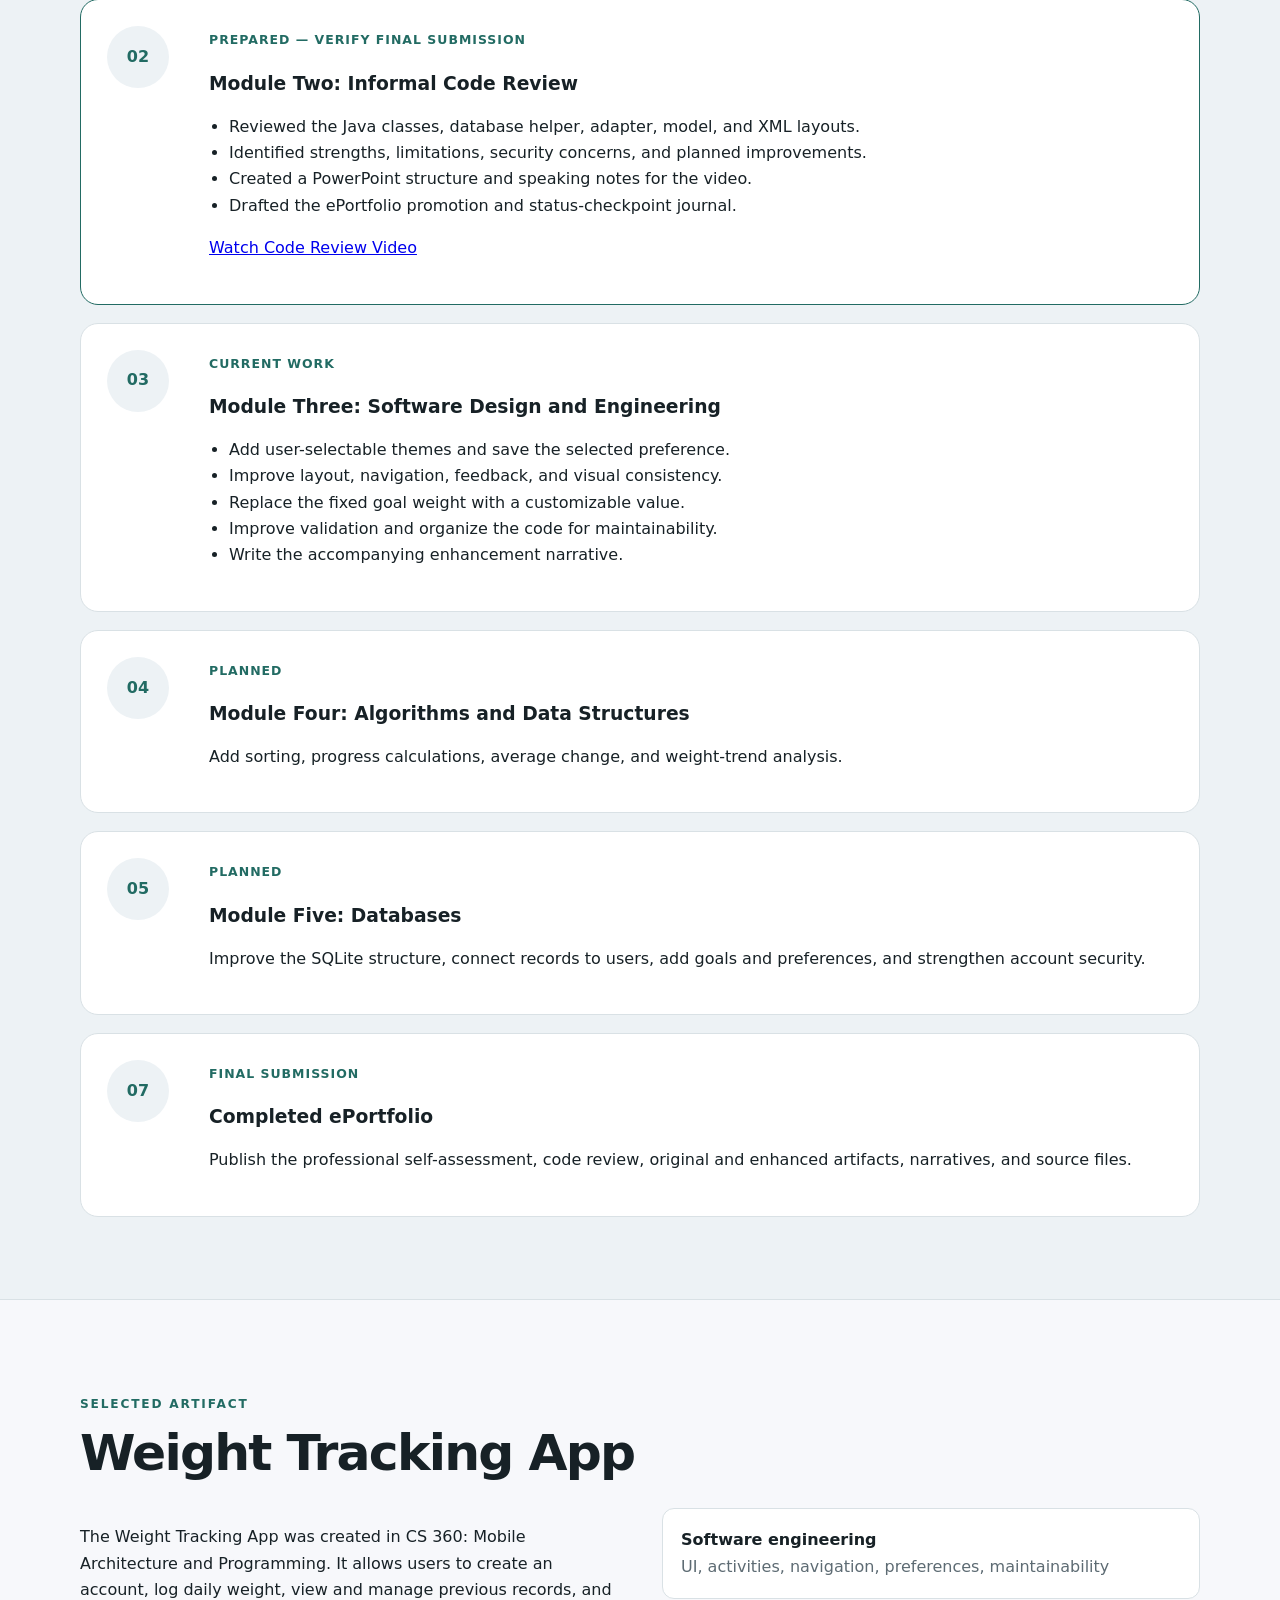
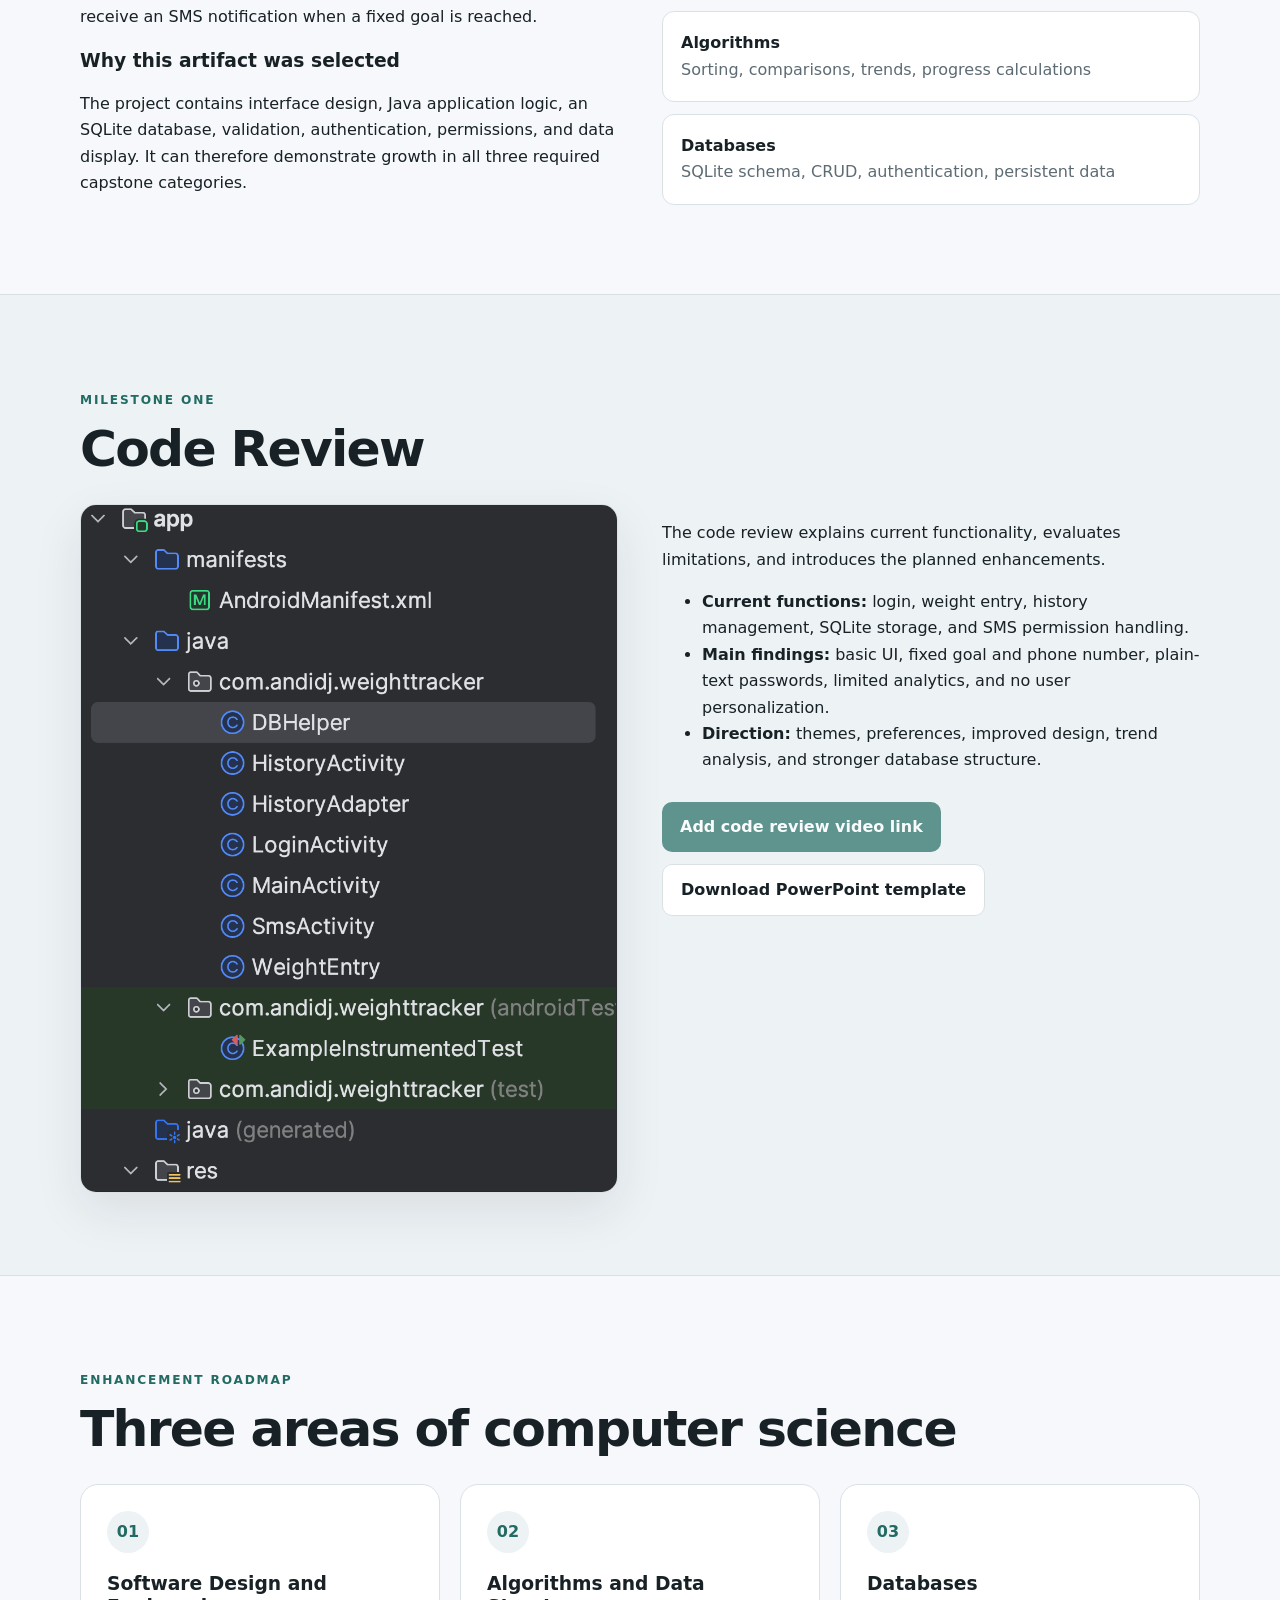
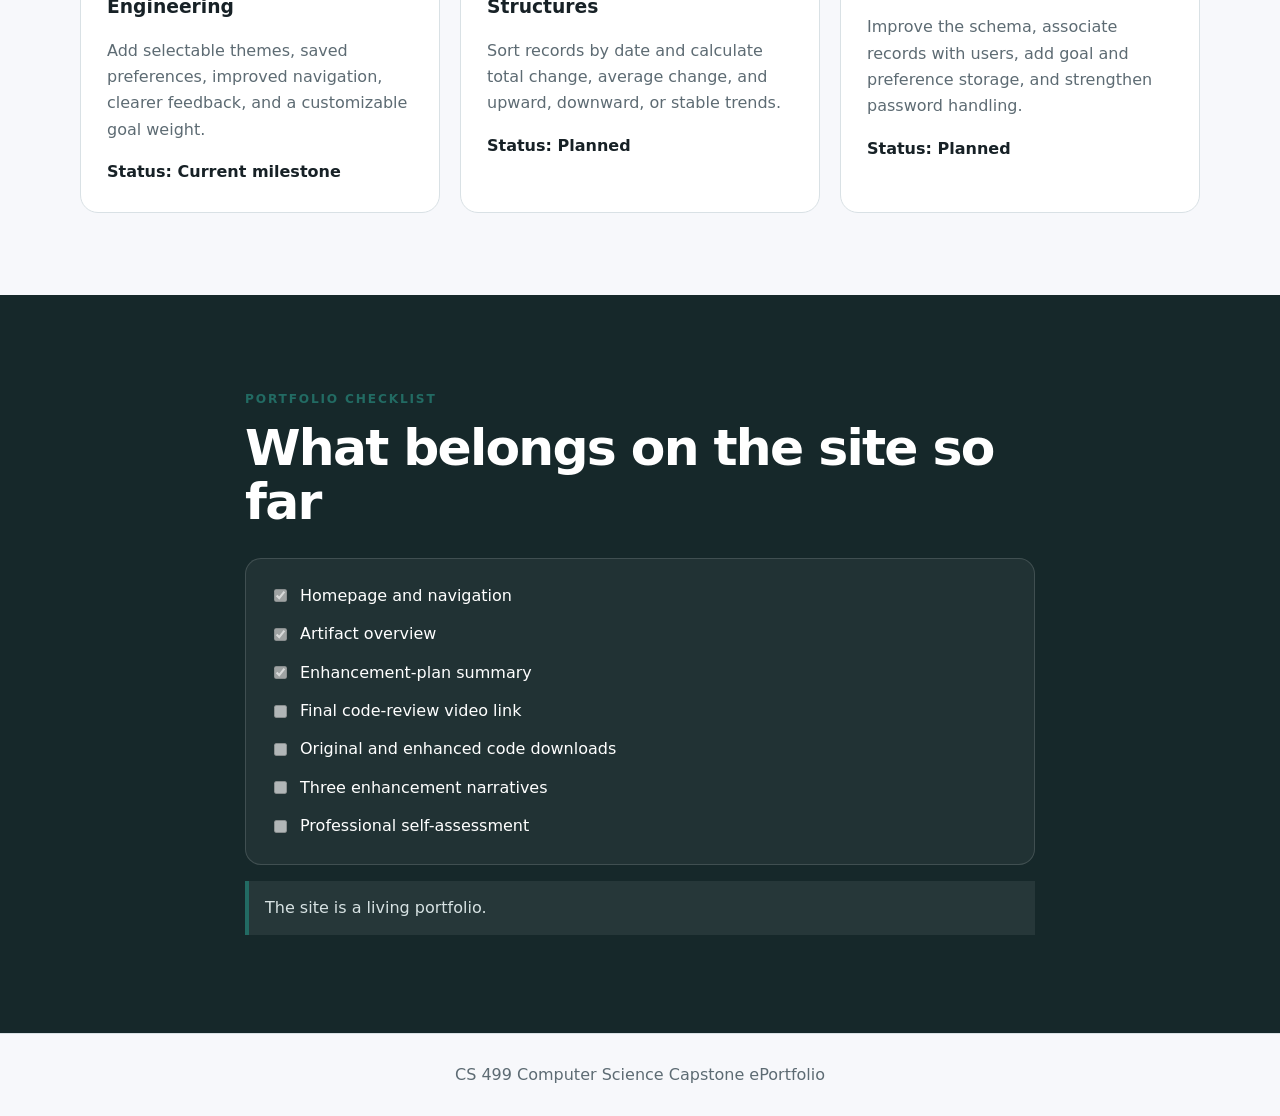
==== commit 6d368acd: "Replace link text with clickable anchor tag" ====
--- a/index.html
+++ b/index.html
@@ -76,7 +76,9 @@
               <li>Created a PowerPoint structure and speaking notes for the video.</li>
               <li>Drafted the ePortfolio promotion and status-checkpoint journal.</li>
             </ul>
-            <p>https://drive.google.com/file/d/13mRl8PhGHTSx5kf2l2xm9oXFCMFGpwLF/view?usp=sharing</p>
+            <p>
+              <a href="https://drive.google.com/file/d/13mRl8PhGHTSx5kf2l2xm9oXFCMFGpwLF/view?usp=sharing" target="_blank"> Watch Code Review Video </a>
+            </p>
           </div>
         </article>
 
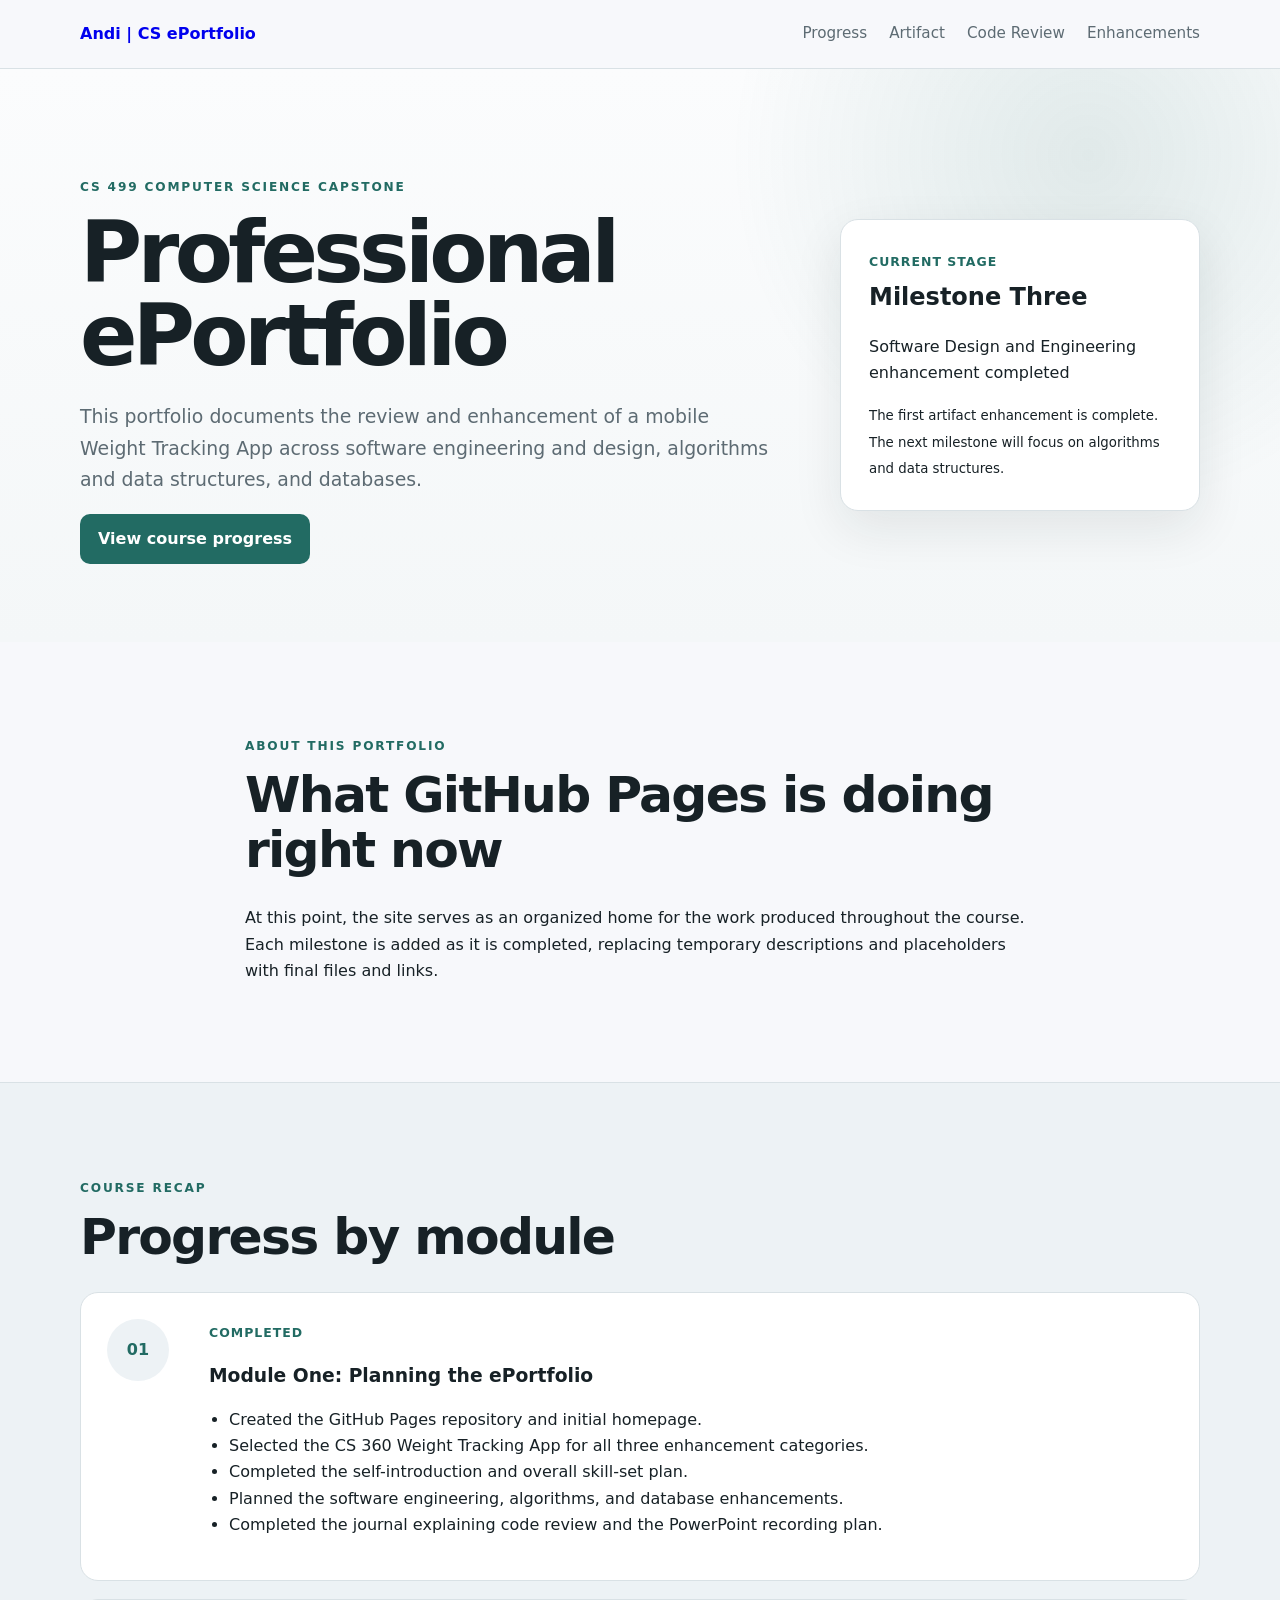
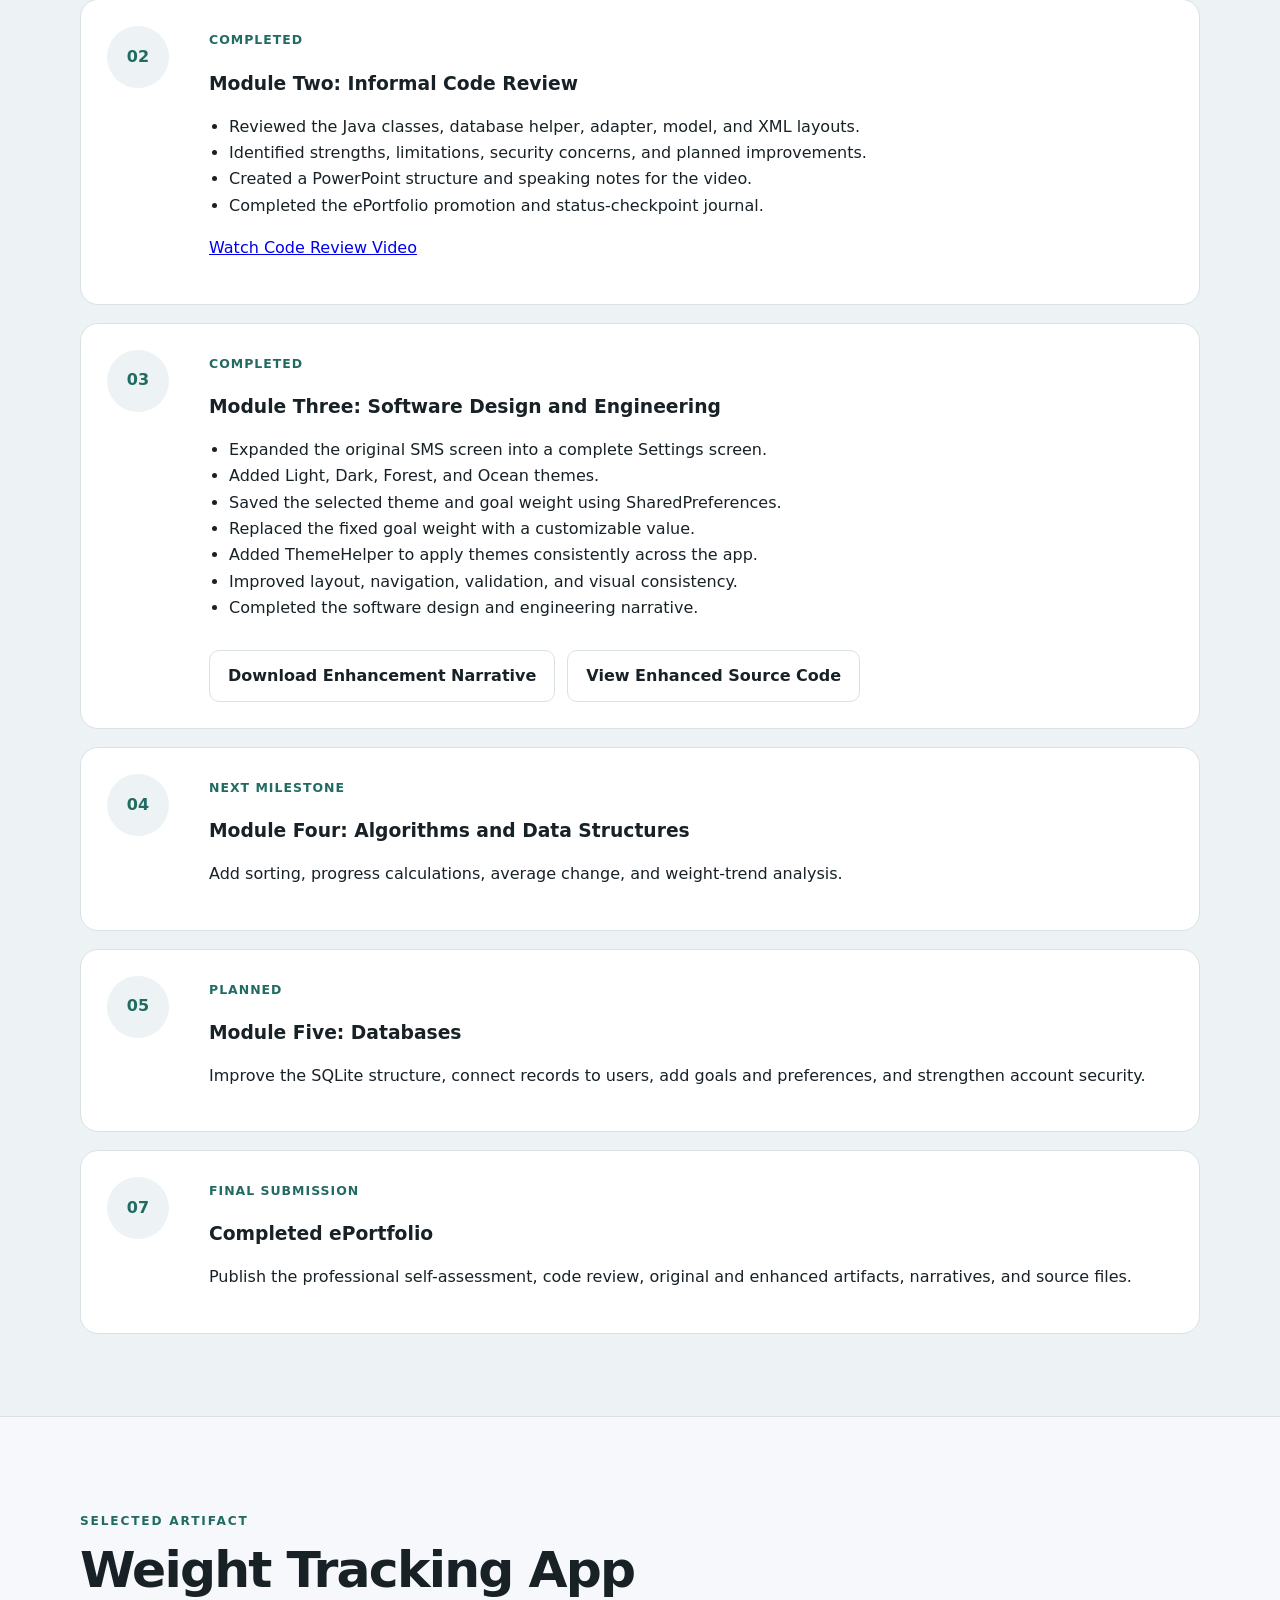
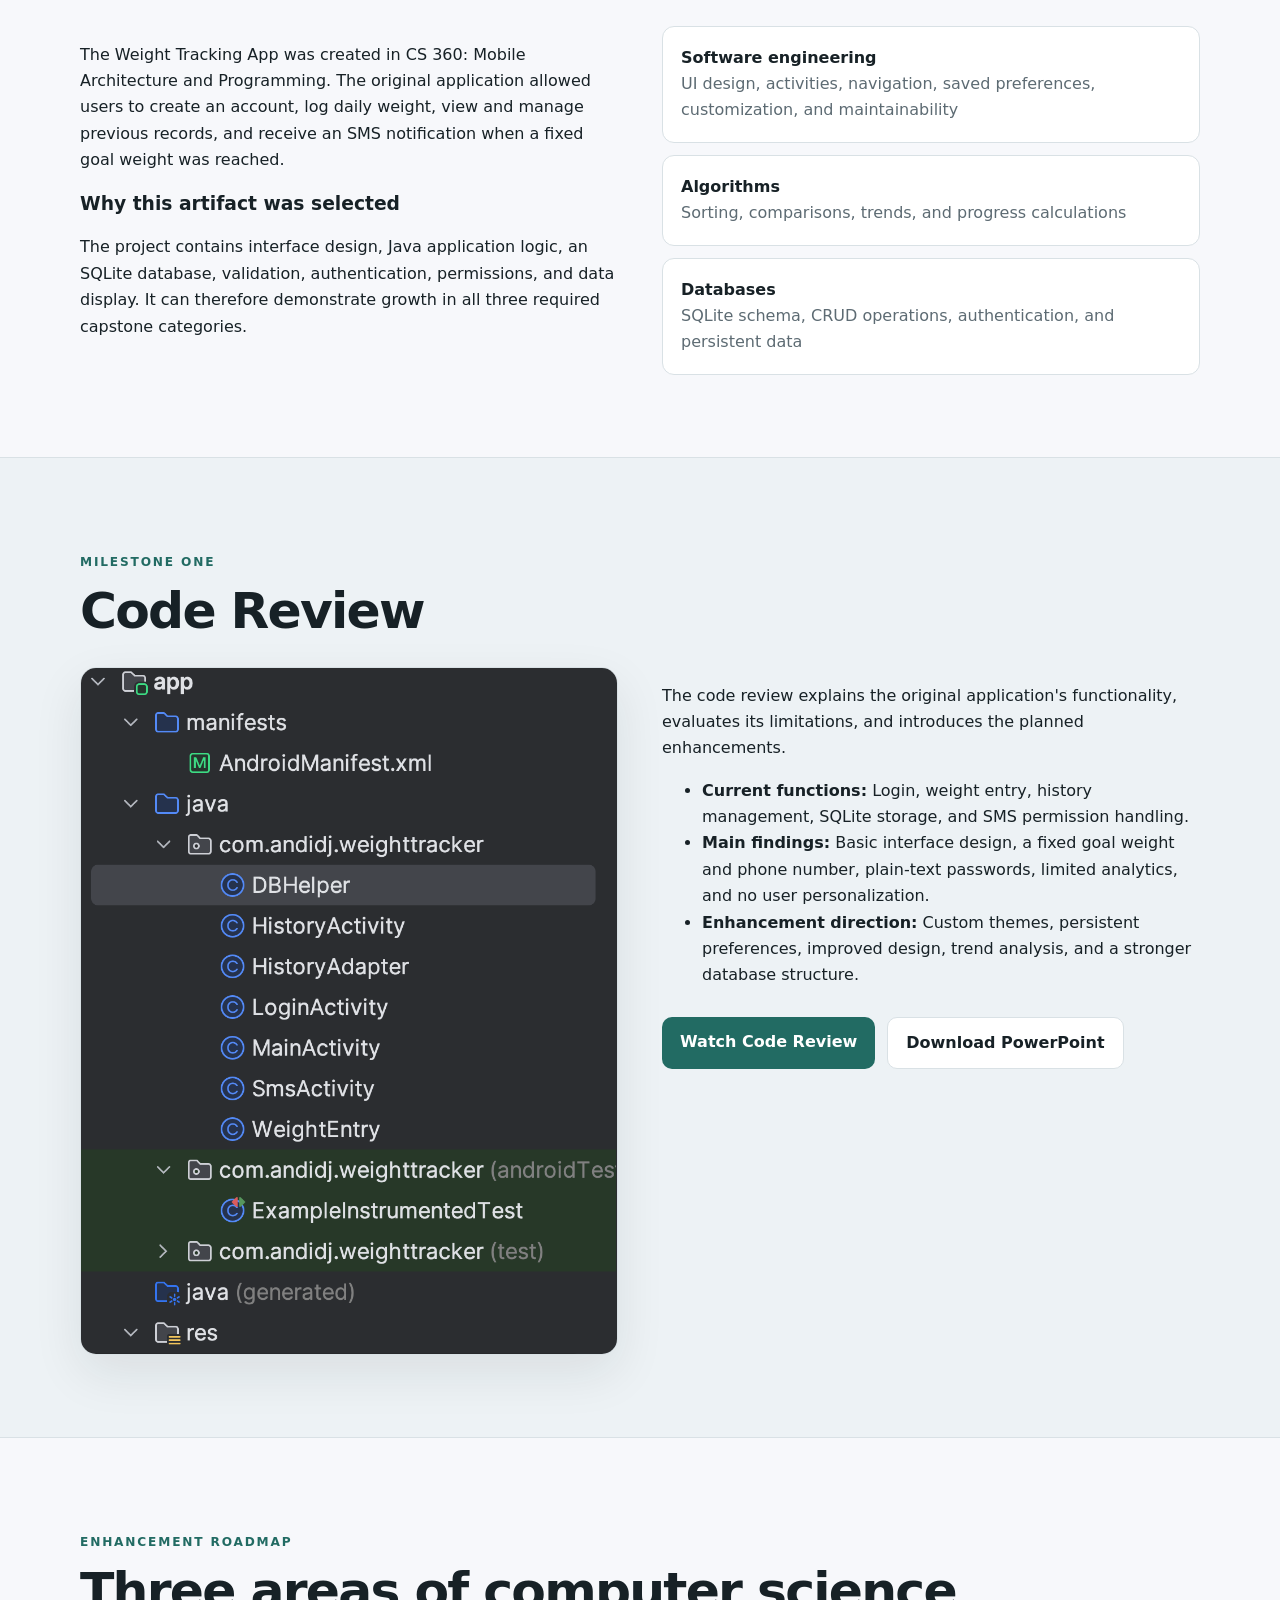
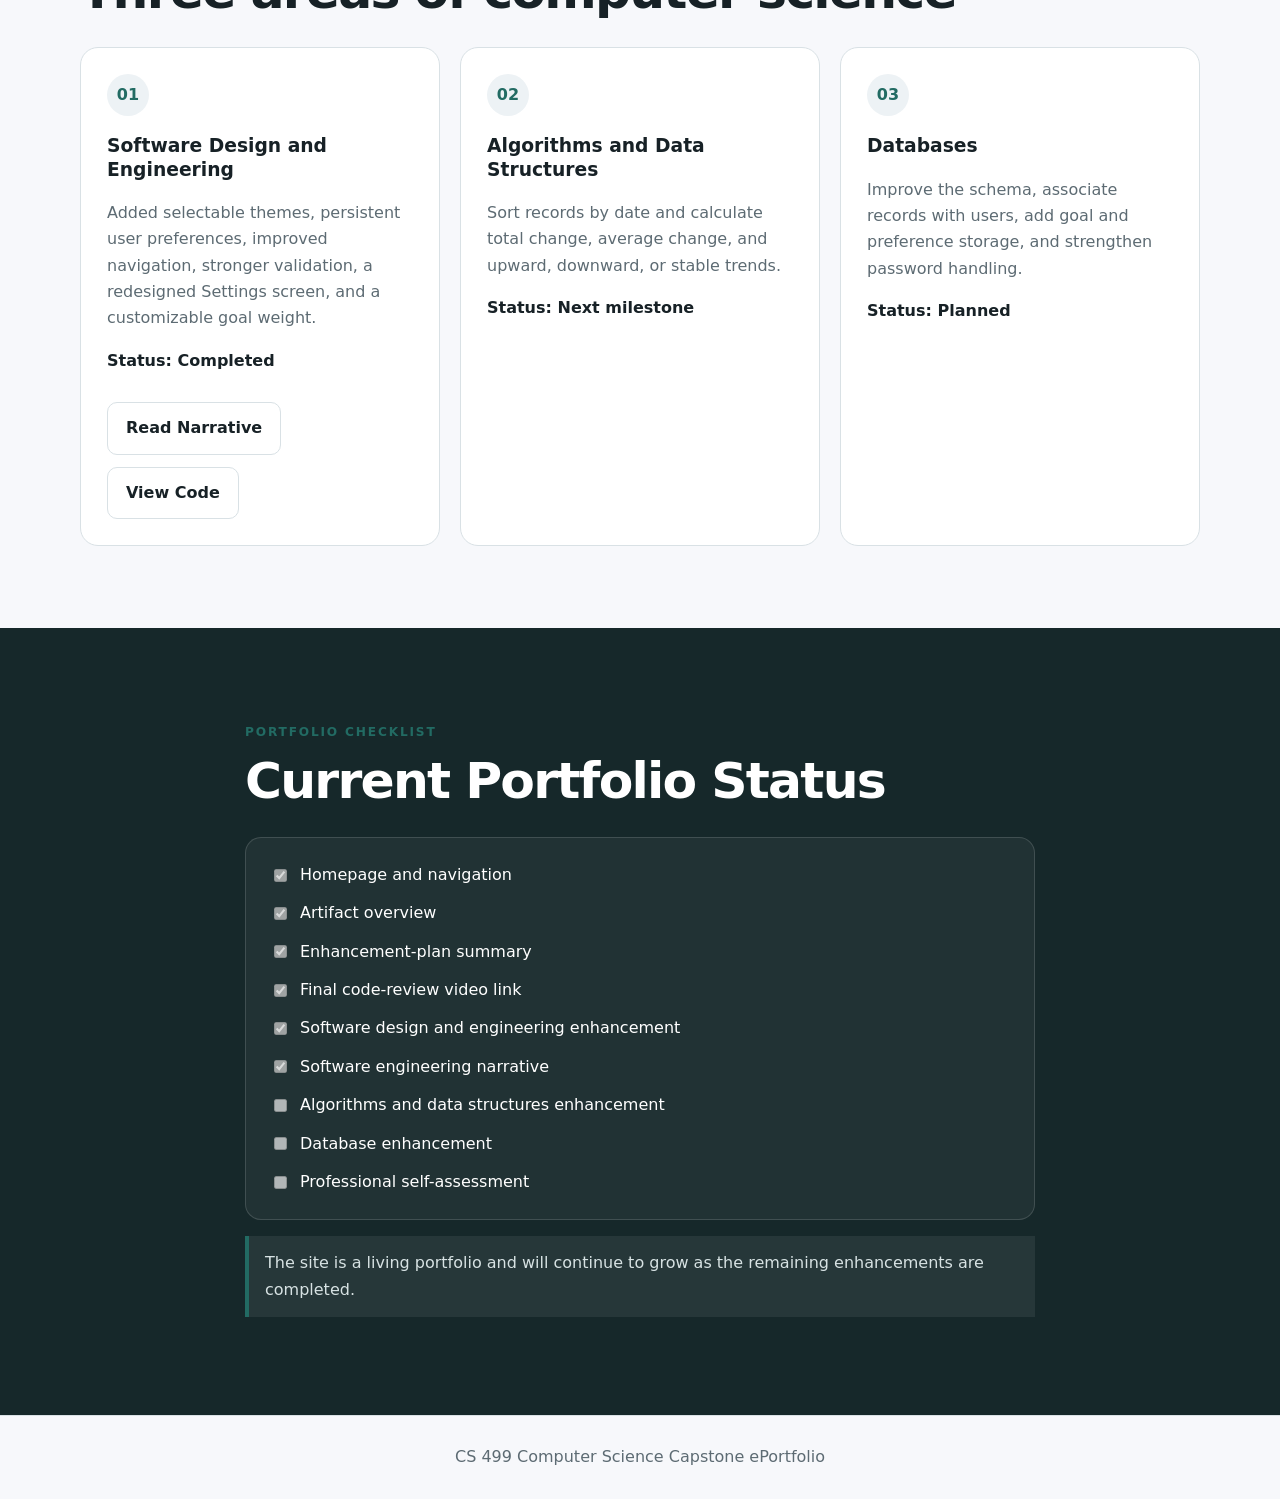
==== commit ea5d91e0: "Enhance index.html for better layout and clarity Refactor HTML structure and improve content readabi" ====
--- a/index.html
+++ b/index.html
@@ -6,10 +6,12 @@
   <title>Andi | Computer Science ePortfolio</title>
   <link rel="stylesheet" href="styles.css">
 </head>
+
 <body>
 <header>
   <div class="wrap nav">
     <a class="brand" href="#top">Andi | CS ePortfolio</a>
+
     <nav>
       <a href="#progress">Progress</a>
       <a href="#artifact">Artifact</a>
@@ -20,19 +22,34 @@
 </header>
 
 <main id="top">
+
   <section class="hero">
     <div class="wrap hero-grid">
       <div>
         <p class="eyebrow">CS 499 Computer Science Capstone</p>
+
         <h1>Professional ePortfolio</h1>
-        <p class="lead">This portfolio documents the review and enhancement of a mobile Weight Tracking App across software engineering and design, algorithms and data structures, and databases.</p>
+
+        <p class="lead">
+          This portfolio documents the review and enhancement of a mobile
+          Weight Tracking App across software engineering and design,
+          algorithms and data structures, and databases.
+        </p>
+
         <a class="button" href="#progress">View course progress</a>
       </div>
+
       <aside class="status">
         <span>Current stage</span>
-        <strong>Milestone Two</strong>
-        <p>Software Design and Engineering enhancement</p>
-        <small>The planning and code-review stages are complete or prepared. The first code enhancement is next.</small>
+
+        <strong>Milestone Three</strong>
+
+        <p>Software Design and Engineering enhancement completed</p>
+
+        <small>
+          The first artifact enhancement is complete. The next milestone
+          will focus on algorithms and data structures.
+        </small>
       </aside>
     </div>
   </section>
@@ -40,178 +57,454 @@
   <section class="section intro">
     <div class="wrap narrow">
       <p class="label">About this portfolio</p>
+
       <h2>What GitHub Pages is doing right now</h2>
-      <p>At this point, the site only needs to be an organized home for work produced throughout the course. It does not need to be finished. Each milestone can be added as it is completed, replacing temporary descriptions and placeholders with final files and links.</p>
+
+      <p>
+        At this point, the site serves as an organized home for the work
+        produced throughout the course. Each milestone is added as it is
+        completed, replacing temporary descriptions and placeholders with
+        final files and links.
+      </p>
     </div>
   </section>
 
   <section id="progress" class="section shaded">
     <div class="wrap">
       <p class="label">Course recap</p>
+
       <h2>Progress by module</h2>
+
       <div class="timeline">
+
         <article class="module done">
           <div class="number">01</div>
+
           <div>
             <span class="pill">Completed</span>
+
             <h3>Module One: Planning the ePortfolio</h3>
+
             <ul>
               <li>Created the GitHub Pages repository and initial homepage.</li>
-              <li>Selected the CS 360 Weight Tracking App for all three enhancement categories.</li>
-              <li>Completed the self-introduction and overall skill-set plan.</li>
-              <li>Planned the software engineering, algorithms, and database enhancements.</li>
-              <li>Completed the journal explaining code review and the PowerPoint recording plan.</li>
+
+              <li>
+                Selected the CS 360 Weight Tracking App for all three
+                enhancement categories.
+              </li>
+
+              <li>
+                Completed the self-introduction and overall skill-set plan.
+              </li>
+
+              <li>
+                Planned the software engineering, algorithms, and database
+                enhancements.
+              </li>
+
+              <li>
+                Completed the journal explaining code review and the
+                PowerPoint recording plan.
+              </li>
             </ul>
           </div>
         </article>
 
-        <article class="module current">
+        <article class="module done">
           <div class="number">02</div>
+
           <div>
-            <span class="pill">Prepared — verify final submission</span>
+            <span class="pill">Completed</span>
+
             <h3>Module Two: Informal Code Review</h3>
+
             <ul>
-              <li>Reviewed the Java classes, database helper, adapter, model, and XML layouts.</li>
-              <li>Identified strengths, limitations, security concerns, and planned improvements.</li>
-              <li>Created a PowerPoint structure and speaking notes for the video.</li>
-              <li>Drafted the ePortfolio promotion and status-checkpoint journal.</li>
+              <li>
+                Reviewed the Java classes, database helper, adapter, model,
+                and XML layouts.
+              </li>
+
+              <li>
+                Identified strengths, limitations, security concerns, and
+                planned improvements.
+              </li>
+
+              <li>
+                Created a PowerPoint structure and speaking notes for the
+                video.
+              </li>
+
+              <li>
+                Completed the ePortfolio promotion and status-checkpoint
+                journal.
+              </li>
             </ul>
+
             <p>
-              <a href="https://drive.google.com/file/d/13mRl8PhGHTSx5kf2l2xm9oXFCMFGpwLF/view?usp=sharing" target="_blank"> Watch Code Review Video </a>
+              <a
+                href="https://drive.google.com/file/d/13mRl8PhGHTSx5kf2l2xm9oXFCMFGpwLF/view?usp=sharing"
+                target="_blank"
+                rel="noopener noreferrer">
+                Watch Code Review Video
+              </a>
             </p>
           </div>
         </article>
 
-        <article class="module next">
+        <article class="module done">
           <div class="number">03</div>
+
           <div>
-            <span class="pill">Current work</span>
+            <span class="pill">Completed</span>
+
             <h3>Module Three: Software Design and Engineering</h3>
+
             <ul>
-              <li>Add user-selectable themes and save the selected preference.</li>
-              <li>Improve layout, navigation, feedback, and visual consistency.</li>
-              <li>Replace the fixed goal weight with a customizable value.</li>
-              <li>Improve validation and organize the code for maintainability.</li>
-              <li>Write the accompanying enhancement narrative.</li>
+              <li>
+                Expanded the original SMS screen into a complete Settings
+                screen.
+              </li>
+
+              <li>
+                Added Light, Dark, Forest, and Ocean themes.
+              </li>
+
+              <li>
+                Saved the selected theme and goal weight using
+                SharedPreferences.
+              </li>
+
+              <li>
+                Replaced the fixed goal weight with a customizable value.
+              </li>
+
+              <li>
+                Added ThemeHelper to apply themes consistently across the
+                app.
+              </li>
+
+              <li>
+                Improved layout, navigation, validation, and visual
+                consistency.
+              </li>
+
+              <li>
+                Completed the software design and engineering narrative.
+              </li>
             </ul>
+
+            <div class="actions">
+              <a
+                class="button outline"
+                href="downloads/CS499_Milestone_Two_Software_Design_Narrative.docx">
+                Download Enhancement Narrative
+              </a>
+
+              <a
+                class="button outline"
+                href="YOUR-ENHANCED-REPOSITORY-URL"
+                target="_blank"
+                rel="noopener noreferrer">
+                View Enhanced Source Code
+              </a>
+            </div>
           </div>
         </article>
 
+        <article class="module next">
+          <div class="number">04</div>
+
+          <div>
+            <span class="pill">Next milestone</span>
+
+            <h3>Module Four: Algorithms and Data Structures</h3>
+
+            <p>
+              Add sorting, progress calculations, average change, and
+              weight-trend analysis.
+            </p>
+          </div>
+        </article>
+
         <article class="module future">
-          <div class="number">04</div>
+          <div class="number">05</div>
+
           <div>
             <span class="pill">Planned</span>
-            <h3>Module Four: Algorithms and Data Structures</h3>
-            <p>Add sorting, progress calculations, average change, and weight-trend analysis.</p>
+
+            <h3>Module Five: Databases</h3>
+
+            <p>
+              Improve the SQLite structure, connect records to users, add
+              goals and preferences, and strengthen account security.
+            </p>
           </div>
         </article>
 
         <article class="module future">
-          <div class="number">05</div>
+          <div class="number">07</div>
+
           <div>
-            <span class="pill">Planned</span>
-            <h3>Module Five: Databases</h3>
-            <p>Improve the SQLite structure, connect records to users, add goals and preferences, and strengthen account security.</p>
+            <span class="pill">Final submission</span>
+
+            <h3>Completed ePortfolio</h3>
+
+            <p>
+              Publish the professional self-assessment, code review,
+              original and enhanced artifacts, narratives, and source files.
+            </p>
           </div>
         </article>
 
-        <article class="module future">
-          <div class="number">07</div>
-          <div>
-            <span class="pill">Final submission</span>
-            <h3>Completed ePortfolio</h3>
-            <p>Publish the professional self-assessment, code review, original and enhanced artifacts, narratives, and source files.</p>
-          </div>
-        </article>
       </div>
     </div>
   </section>
 
-  <section id="artifact" class="section">
-    <div class="wrap">
-      <p class="label">Selected artifact</p>
-      <h2>Weight Tracking App</h2>
-      <div class="columns">
+ <section id="artifact" class="section">
+  <div class="wrap">
+    <p class="label">Selected artifact</p>
+
+    <h2>Weight Tracking App</h2>
+
+    <div class="columns">
+      <div>
+        <p>
+          The Weight Tracking App was created in CS 360: Mobile Architecture
+          and Programming. The original application allowed users to create an
+          account, log daily weight, view and manage previous records, and
+          receive an SMS notification when a fixed goal weight was reached.
+        </p>
+
+        <h3>Why this artifact was selected</h3>
+
+        <p>
+          The project contains interface design, Java application logic, an
+          SQLite database, validation, authentication, permissions, and data
+          display. It can therefore demonstrate growth in all three required
+          capstone categories.
+        </p>
+      </div>
+
+      <div class="feature-list">
         <div>
-          <p>The Weight Tracking App was created in CS 360: Mobile Architecture and Programming. It allows users to create an account, log daily weight, view and manage previous records, and receive an SMS notification when a fixed goal is reached.</p>
-          <h3>Why this artifact was selected</h3>
-          <p>The project contains interface design, Java application logic, an SQLite database, validation, authentication, permissions, and data display. It can therefore demonstrate growth in all three required capstone categories.</p>
+          <strong>Software engineering</strong>
+          <span>
+            UI design, activities, navigation, saved preferences,
+            customization, and maintainability
+          </span>
         </div>
-        <div class="feature-list">
-          <div><strong>Software engineering</strong><span>UI, activities, navigation, preferences, maintainability</span></div>
-          <div><strong>Algorithms</strong><span>Sorting, comparisons, trends, progress calculations</span></div>
-          <div><strong>Databases</strong><span>SQLite schema, CRUD, authentication, persistent data</span></div>
+
+        <div>
+          <strong>Algorithms</strong>
+          <span>
+            Sorting, comparisons, trends, and progress calculations
+          </span>
+        </div>
+
+        <div>
+          <strong>Databases</strong>
+          <span>
+            SQLite schema, CRUD operations, authentication, and persistent
+            data
+          </span>
         </div>
       </div>
     </div>
-  </section>
-
-  <section id="review" class="section shaded">
-    <div class="wrap">
-      <p class="label">Milestone One</p>
-      <h2>Code Review</h2>
-      <div class="columns">
-        <img class="project-image" src="assets/project-tree.png" alt="Android Studio project tree">
-        <div>
-          <p>The code review explains current functionality, evaluates limitations, and introduces the planned enhancements.</p>
-          <ul>
-            <li><strong>Current functions:</strong> login, weight entry, history management, SQLite storage, and SMS permission handling.</li>
-            <li><strong>Main findings:</strong> basic UI, fixed goal and phone number, plain-text passwords, limited analytics, and no user personalization.</li>
-            <li><strong>Direction:</strong> themes, preferences, improved design, trend analysis, and stronger database structure.</li>
-          </ul>
-          <div class="actions">
-            <a class="button muted" href="#">Add code review video link</a>
-            <a class="button outline" href="downloads/CS499_Code_Review_Template.pptx">Download PowerPoint template</a>
-          </div>
+  </div>
+</section>
+
+<section id="review" class="section shaded">
+  <div class="wrap">
+    <p class="label">Milestone One</p>
+
+    <h2>Code Review</h2>
+
+    <div class="columns">
+      <img
+        class="project-image"
+        src="assets/project-tree.png"
+        alt="Android Studio project tree for the Weight Tracking App">
+
+      <div>
+        <p>
+          The code review explains the original application's functionality,
+          evaluates its limitations, and introduces the planned enhancements.
+        </p>
+
+        <ul>
+          <li>
+            <strong>Current functions:</strong>
+            Login, weight entry, history management, SQLite storage, and SMS
+            permission handling.
+          </li>
+
+          <li>
+            <strong>Main findings:</strong>
+            Basic interface design, a fixed goal weight and phone number,
+            plain-text passwords, limited analytics, and no user
+            personalization.
+          </li>
+
+          <li>
+            <strong>Enhancement direction:</strong>
+            Custom themes, persistent preferences, improved design, trend
+            analysis, and a stronger database structure.
+          </li>
+        </ul>
+
+        <div class="actions">
+          <a
+            class="button"
+            href="https://drive.google.com/file/d/13mRl8PhGHTSx5kf2l2xm9oXFCMFGpwLF/view?usp=sharing"
+            target="_blank"
+            rel="noopener noreferrer">
+            Watch Code Review
+          </a>
+
+          <a
+            class="button outline"
+            href="downloads/CS499_Code_Review_Template.pptx">
+            Download PowerPoint
+          </a>
         </div>
       </div>
     </div>
-  </section>
-
-  <section id="enhancements" class="section">
-    <div class="wrap">
-      <p class="label">Enhancement roadmap</p>
-      <h2>Three areas of computer science</h2>
-      <div class="cards">
-        <article class="card">
-          <span>01</span>
-          <h3>Software Design and Engineering</h3>
-          <p>Add selectable themes, saved preferences, improved navigation, clearer feedback, and a customizable goal weight.</p>
-          <strong>Status: Current milestone</strong>
-        </article>
-        <article class="card">
-          <span>02</span>
-          <h3>Algorithms and Data Structures</h3>
-          <p>Sort records by date and calculate total change, average change, and upward, downward, or stable trends.</p>
-          <strong>Status: Planned</strong>
-        </article>
-        <article class="card">
-          <span>03</span>
-          <h3>Databases</h3>
-          <p>Improve the schema, associate records with users, add goal and preference storage, and strengthen password handling.</p>
-          <strong>Status: Planned</strong>
-        </article>
-      </div>
-    </div>
-  </section>
-
-  <section class="section checklist-section">
-    <div class="wrap narrow">
-      <p class="label">Portfolio checklist</p>
-      <h2>What belongs on the site so far</h2>
-      <div class="checklist">
-        <label><input type="checkbox" checked disabled> Homepage and navigation</label>
-        <label><input type="checkbox" checked disabled> Artifact overview</label>
-        <label><input type="checkbox" checked disabled> Enhancement-plan summary</label>
-        <label><input type="checkbox" disabled> Final code-review video link</label>
-        <label><input type="checkbox" disabled> Original and enhanced code downloads</label>
-        <label><input type="checkbox" disabled> Three enhancement narratives</label>
-        <label><input type="checkbox" disabled> Professional self-assessment</label>
-      </div>
-      <p class="note">The site is a living portfolio.</p>
-    </div>
-  </section>
+  </div>
+</section>
+
+<section id="enhancements" class="section">
+  <div class="wrap">
+    <p class="label">Enhancement roadmap</p>
+
+    <h2>Three areas of computer science</h2>
+
+    <div class="cards">
+      <article class="card">
+        <span>01</span>
+
+        <h3>Software Design and Engineering</h3>
+
+        <p>
+          Added selectable themes, persistent user preferences, improved
+          navigation, stronger validation, a redesigned Settings screen, and
+          a customizable goal weight.
+        </p>
+
+        <strong>Status: Completed</strong>
+
+        <div class="actions">
+          <a
+            class="button outline"
+            href="downloads/CS499_Milestone_Two_Software_Design_Narrative.docx">
+            Read Narrative
+          </a>
+
+          <a
+            class="button outline"
+            href="YOUR-ENHANCED-REPOSITORY-URL"
+            target="_blank"
+            rel="noopener noreferrer">
+            View Code
+          </a>
+        </div>
+      </article>
+
+      <article class="card">
+        <span>02</span>
+
+        <h3>Algorithms and Data Structures</h3>
+
+        <p>
+          Sort records by date and calculate total change, average change,
+          and upward, downward, or stable trends.
+        </p>
+
+        <strong>Status: Next milestone</strong>
+      </article>
+
+      <article class="card">
+        <span>03</span>
+
+        <h3>Databases</h3>
+
+        <p>
+          Improve the schema, associate records with users, add goal and
+          preference storage, and strengthen password handling.
+        </p>
+
+        <strong>Status: Planned</strong>
+      </article>
+    </div>
+  </div>
+</section>
+
+<section class="section checklist-section">
+  <div class="wrap narrow">
+    <p class="label">Portfolio checklist</p>
+
+    <h2>Current Portfolio Status</h2>
+
+    <div class="checklist">
+      <label>
+        <input type="checkbox" checked disabled>
+        Homepage and navigation
+      </label>
+
+      <label>
+        <input type="checkbox" checked disabled>
+        Artifact overview
+      </label>
+
+      <label>
+        <input type="checkbox" checked disabled>
+        Enhancement-plan summary
+      </label>
+
+      <label>
+        <input type="checkbox" checked disabled>
+        Final code-review video link
+      </label>
+
+      <label>
+        <input type="checkbox" checked disabled>
+        Software design and engineering enhancement
+      </label>
+
+      <label>
+        <input type="checkbox" checked disabled>
+        Software engineering narrative
+      </label>
+
+      <label>
+        <input type="checkbox" disabled>
+        Algorithms and data structures enhancement
+      </label>
+
+      <label>
+        <input type="checkbox" disabled>
+        Database enhancement
+      </label>
+
+      <label>
+        <input type="checkbox" disabled>
+        Professional self-assessment
+      </label>
+    </div>
+
+    <p class="note">
+      The site is a living portfolio and will continue to grow as the
+      remaining enhancements are completed.
+    </p>
+  </div>
+</section>
+
 </main>
-<footer><div class="wrap">CS 499 Computer Science Capstone ePortfolio</div></footer>
+
+<footer>
+  <div class="wrap">
+    CS 499 Computer Science Capstone ePortfolio
+  </div>
+</footer>
+
 </body>
 </html>
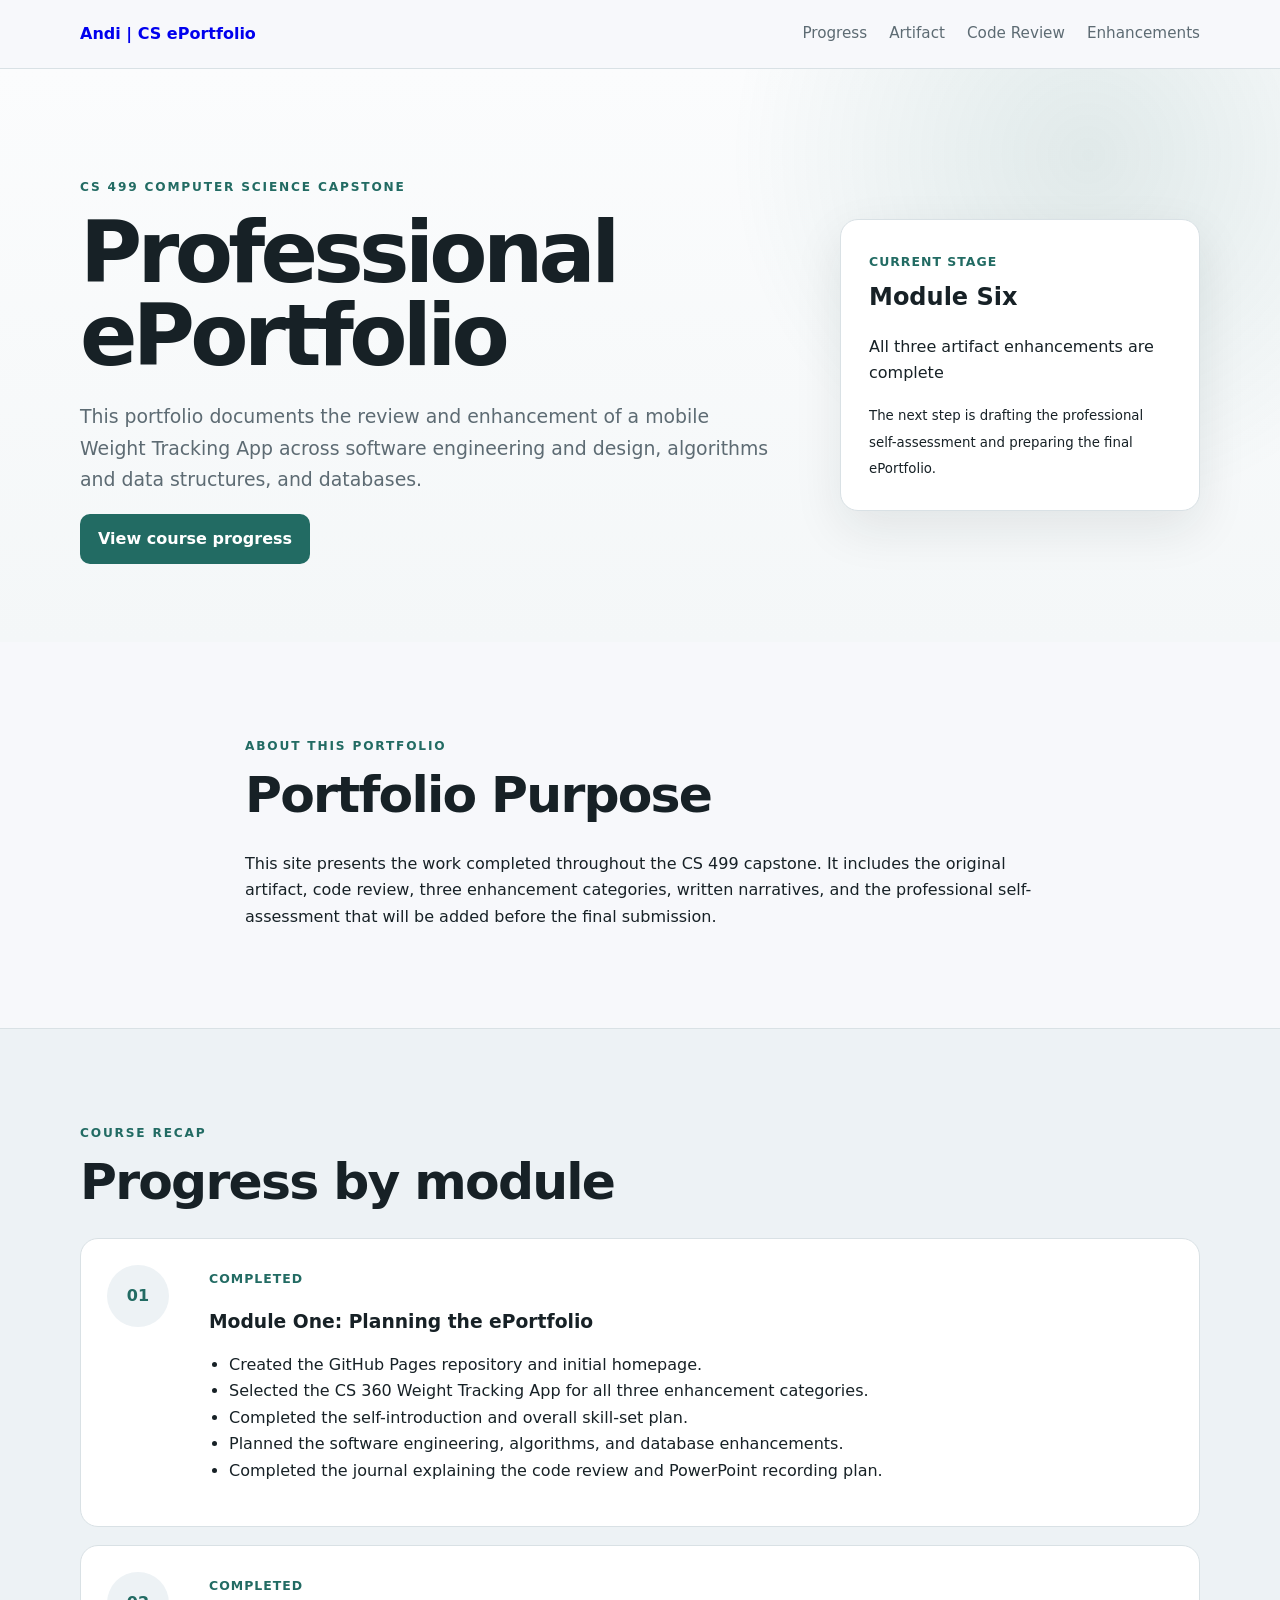
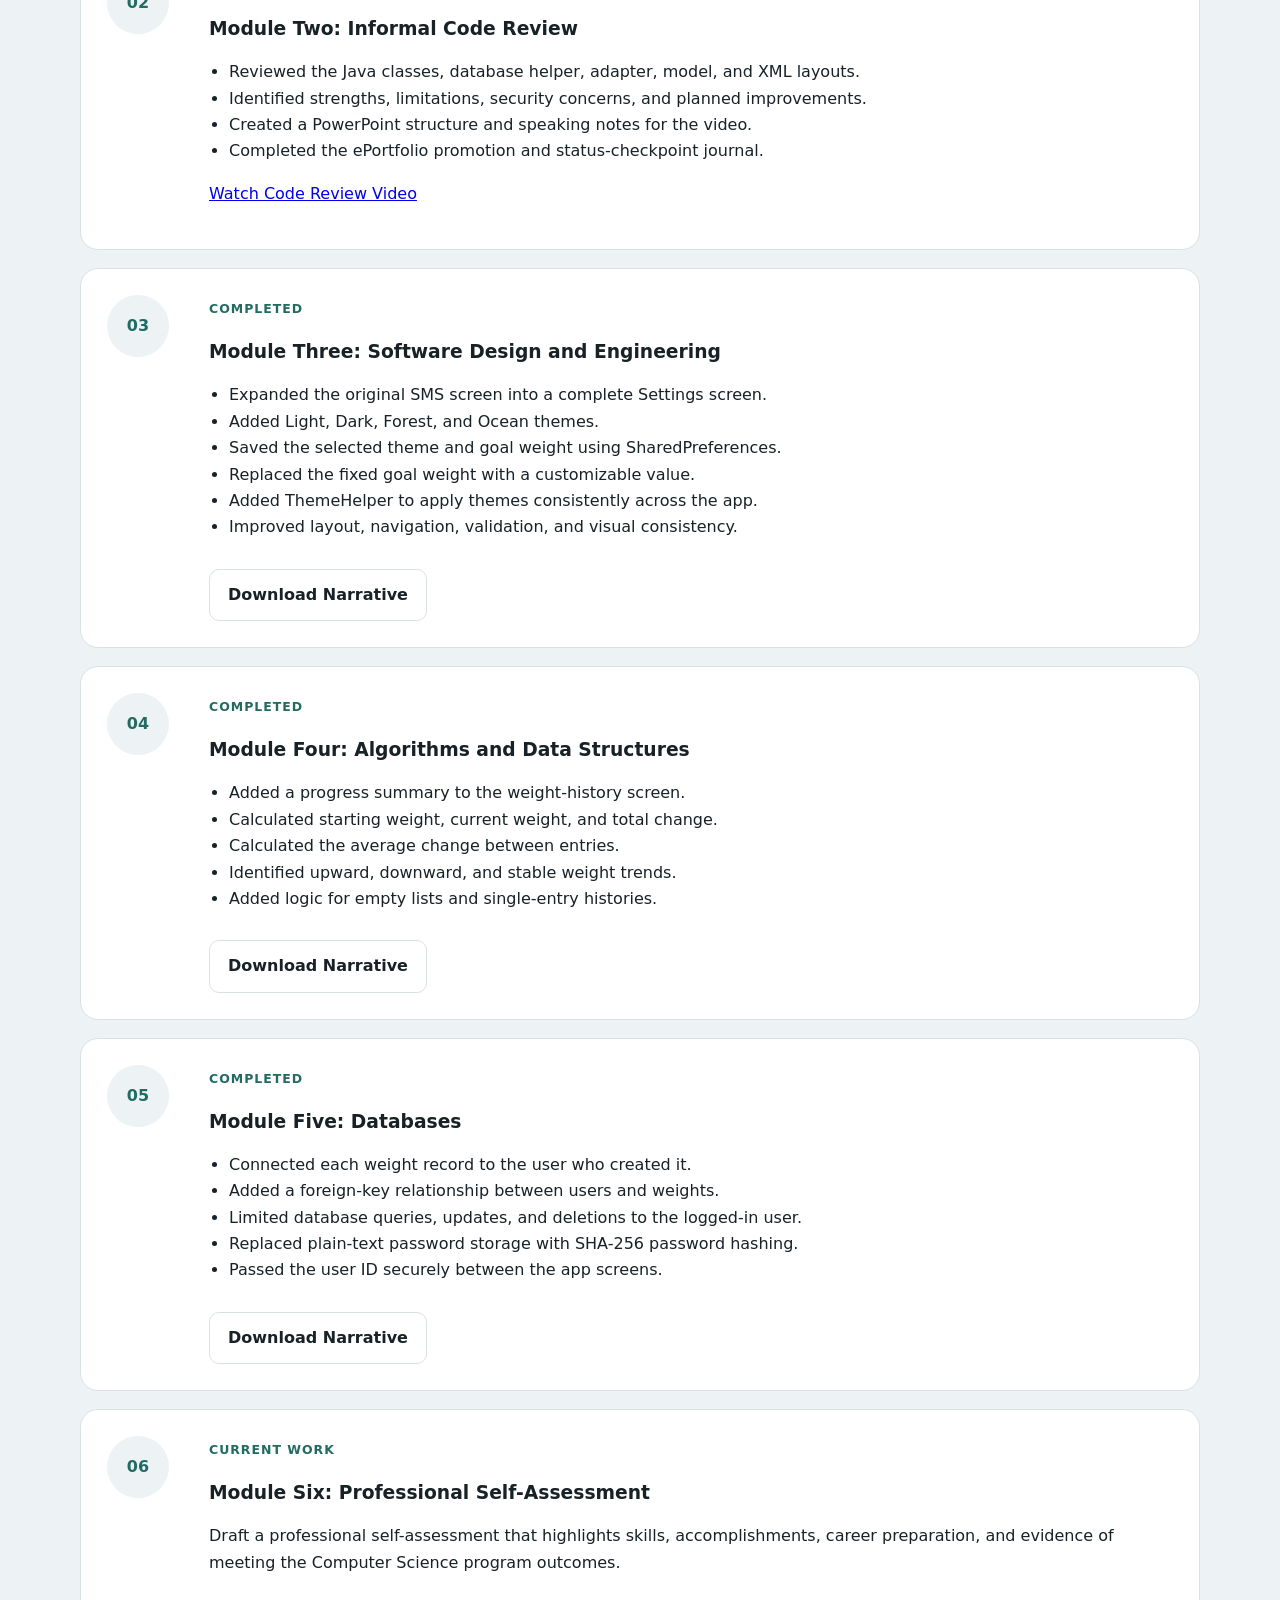
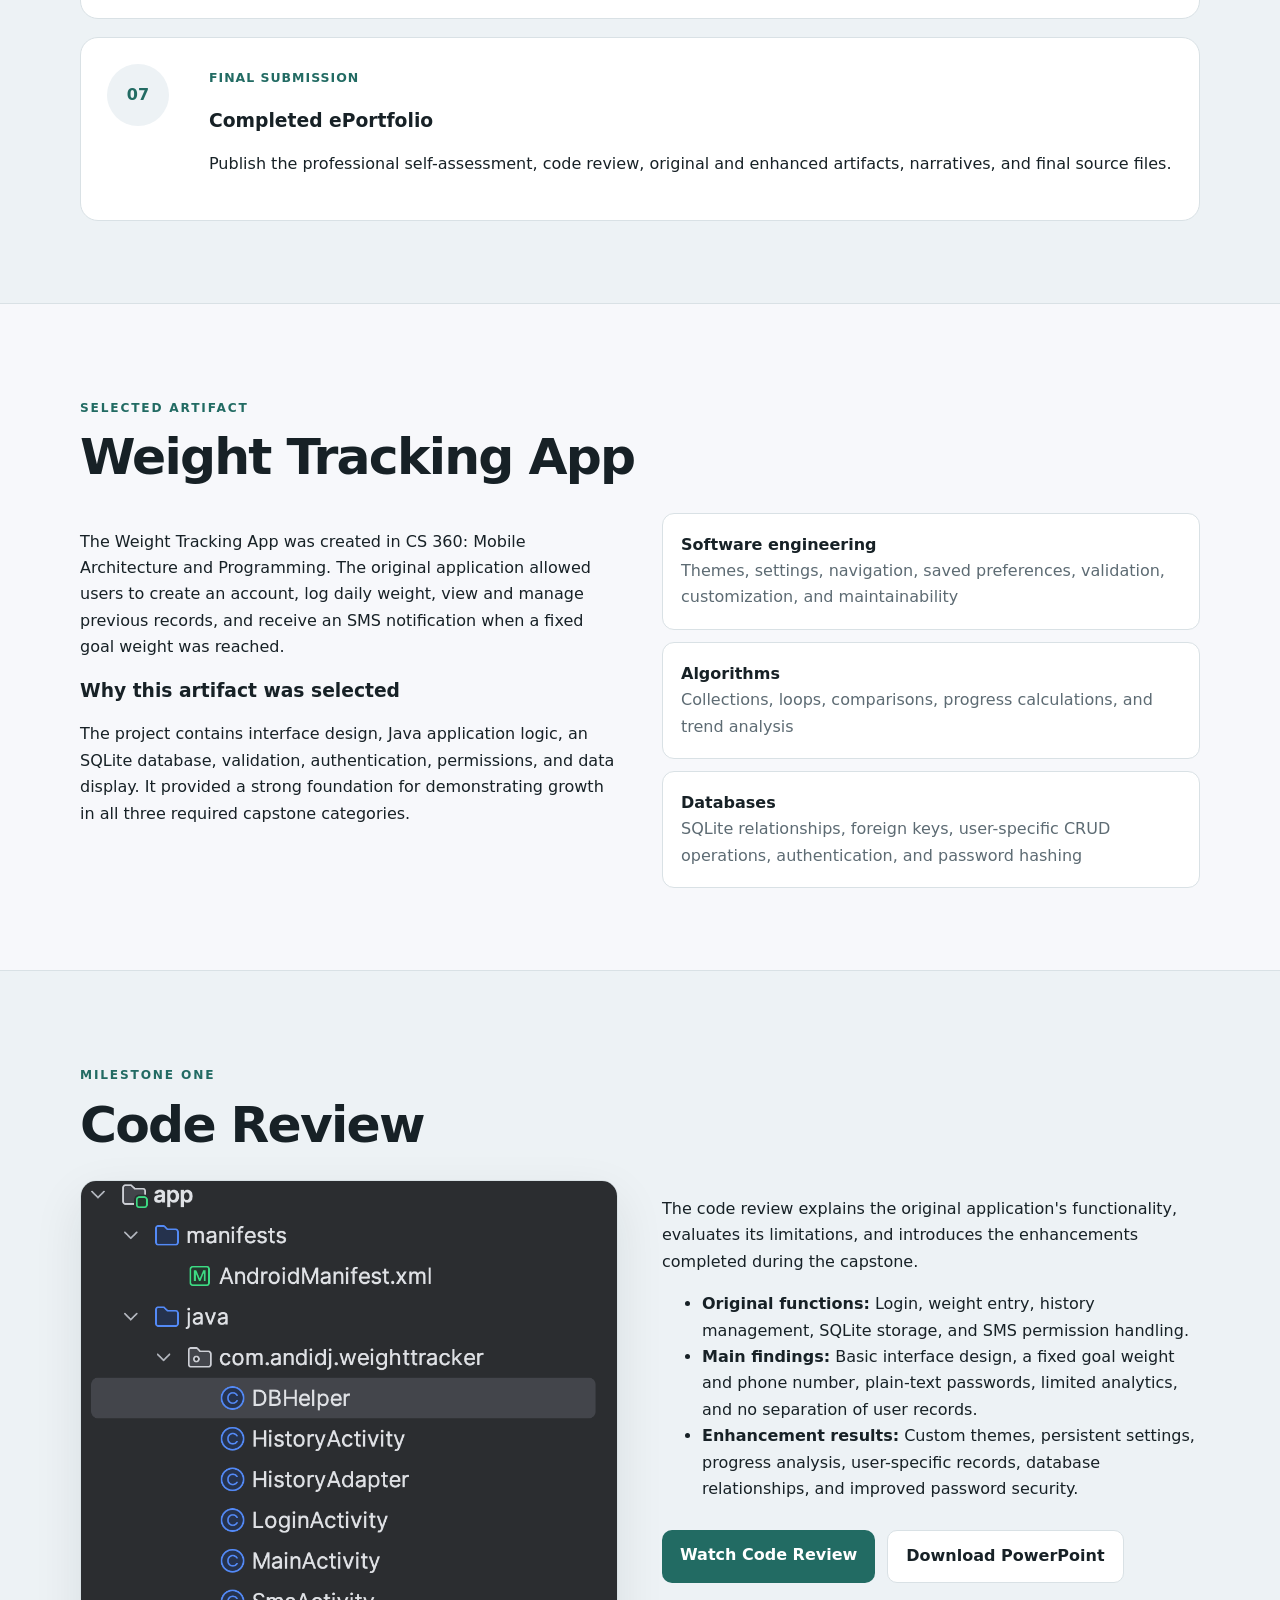
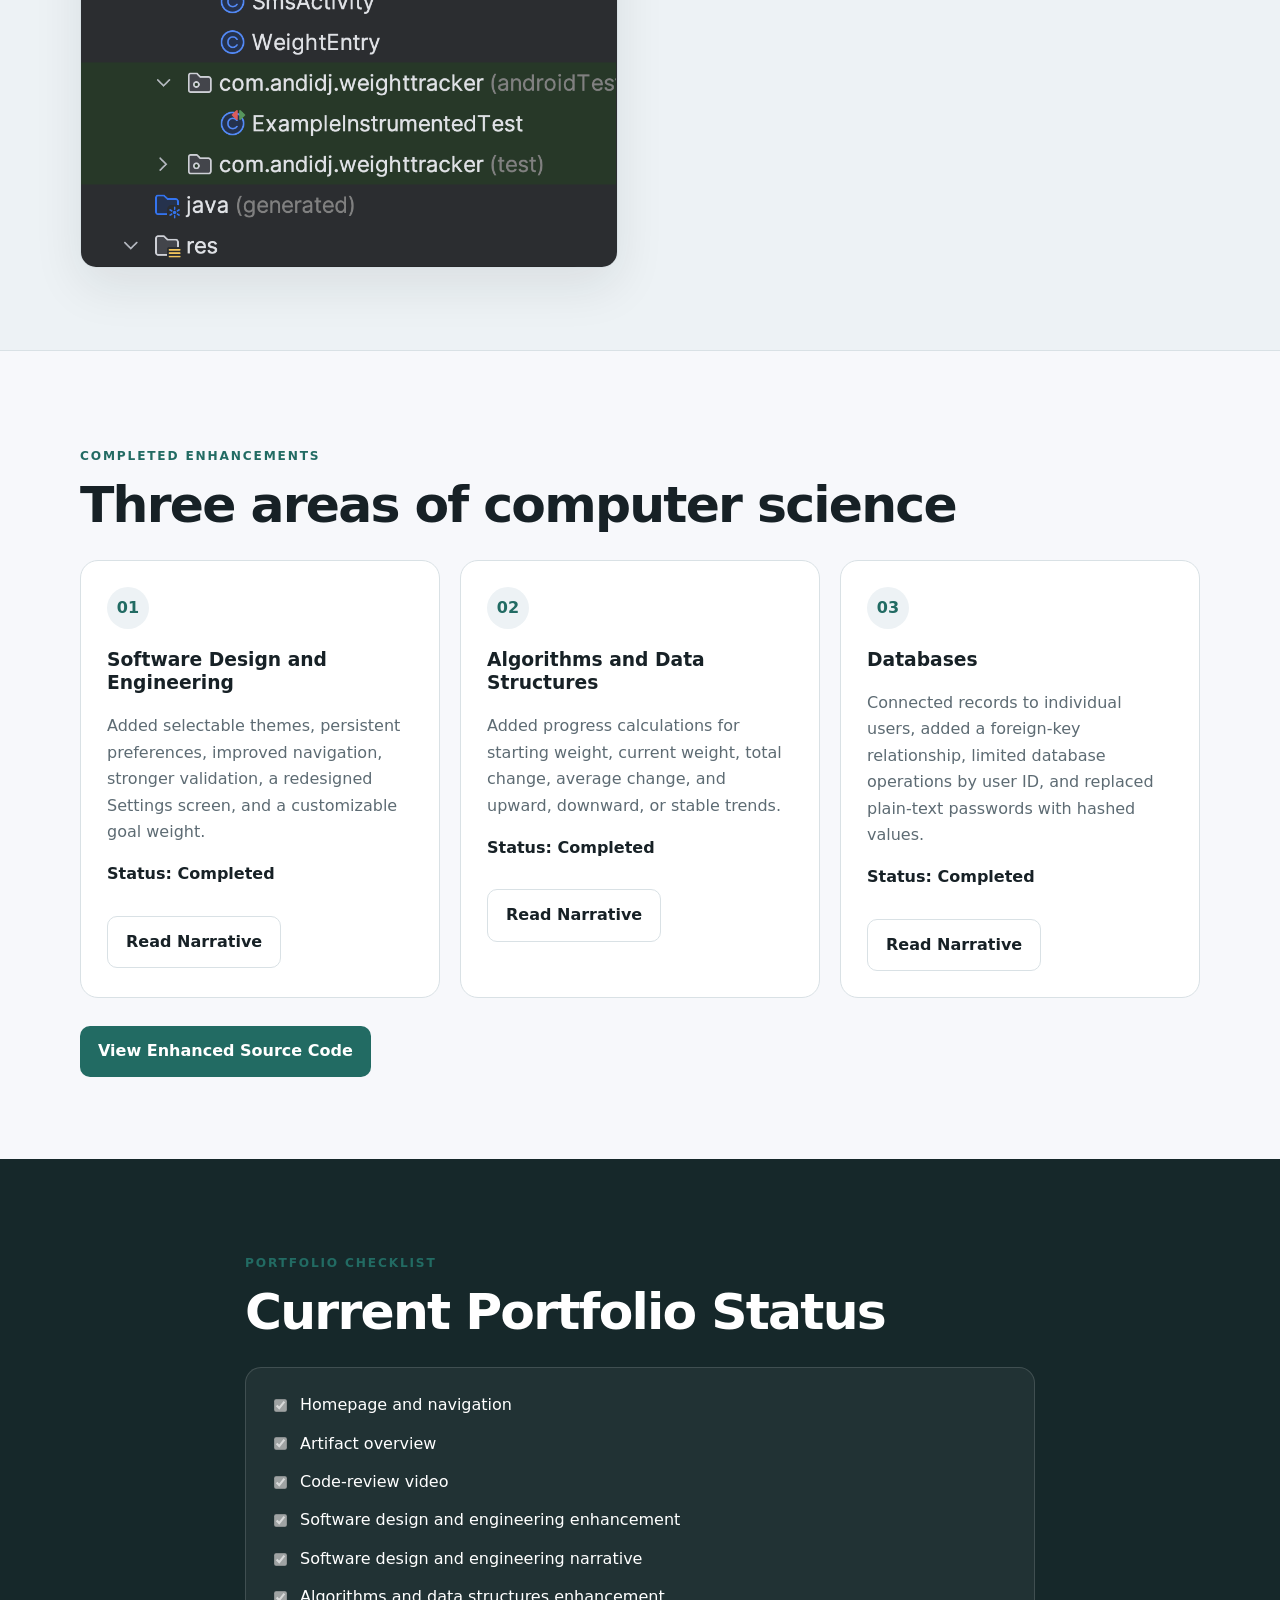
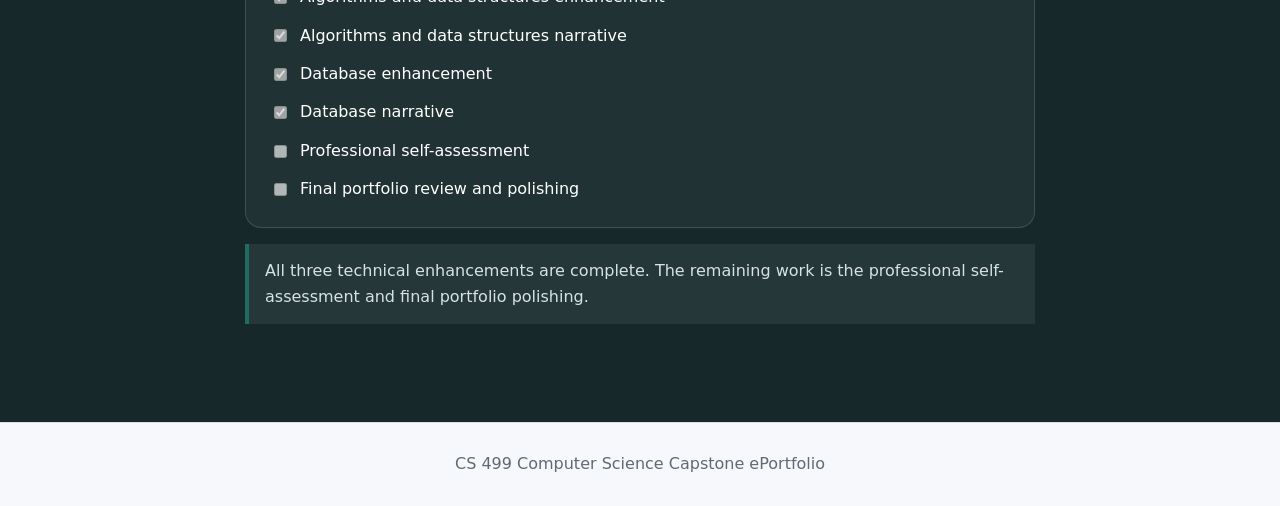
==== commit ed932a56: "Update index.html with content and structure changes" ====
--- a/index.html
+++ b/index.html
@@ -3,11 +3,14 @@
 <head>
   <meta charset="UTF-8">
   <meta name="viewport" content="width=device-width, initial-scale=1.0">
+
   <title>Andi | Computer Science ePortfolio</title>
+
   <link rel="stylesheet" href="styles.css">
 </head>
 
 <body>
+
 <header>
   <div class="wrap nav">
     <a class="brand" href="#top">Andi | CS ePortfolio</a>
@@ -25,6 +28,7 @@
 
   <section class="hero">
     <div class="wrap hero-grid">
+
       <div>
         <p class="eyebrow">CS 499 Computer Science Capstone</p>
 
@@ -36,21 +40,24 @@
           algorithms and data structures, and databases.
         </p>
 
-        <a class="button" href="#progress">View course progress</a>
+        <a class="button" href="#progress">
+          View course progress
+        </a>
       </div>
 
       <aside class="status">
         <span>Current stage</span>
 
-        <strong>Milestone Three</strong>
-
-        <p>Software Design and Engineering enhancement completed</p>
+        <strong>Module Six</strong>
+
+        <p>All three artifact enhancements are complete</p>
 
         <small>
-          The first artifact enhancement is complete. The next milestone
-          will focus on algorithms and data structures.
+          The next step is drafting the professional self-assessment and
+          preparing the final ePortfolio.
         </small>
       </aside>
+
     </div>
   </section>
 
@@ -58,13 +65,13 @@
     <div class="wrap narrow">
       <p class="label">About this portfolio</p>
 
-      <h2>What GitHub Pages is doing right now</h2>
+      <h2>Portfolio Purpose</h2>
 
       <p>
-        At this point, the site serves as an organized home for the work
-        produced throughout the course. Each milestone is added as it is
-        completed, replacing temporary descriptions and placeholders with
-        final files and links.
+        This site presents the work completed throughout the CS 499 capstone.
+        It includes the original artifact, code review, three enhancement
+        categories, written narratives, and the professional self-assessment
+        that will be added before the final submission.
       </p>
     </div>
   </section>
@@ -86,7 +93,9 @@
             <h3>Module One: Planning the ePortfolio</h3>
 
             <ul>
-              <li>Created the GitHub Pages repository and initial homepage.</li>
+              <li>
+                Created the GitHub Pages repository and initial homepage.
+              </li>
 
               <li>
                 Selected the CS 360 Weight Tracking App for all three
@@ -103,7 +112,7 @@
               </li>
 
               <li>
-                Completed the journal explaining code review and the
+                Completed the journal explaining the code review and
                 PowerPoint recording plan.
               </li>
             </ul>
@@ -187,56 +196,112 @@
                 Improved layout, navigation, validation, and visual
                 consistency.
               </li>
-
-              <li>
-                Completed the software design and engineering narrative.
-              </li>
             </ul>
 
             <div class="actions">
               <a
                 class="button outline"
                 href="downloads/CS499_Milestone_Two_Software_Design_Narrative.docx">
-                Download Enhancement Narrative
+                Download Narrative
               </a>
-
+            </div>
+          </div>
+        </article>
+
+        <article class="module done">
+          <div class="number">04</div>
+
+          <div>
+            <span class="pill">Completed</span>
+
+            <h3>Module Four: Algorithms and Data Structures</h3>
+
+            <ul>
+              <li>
+                Added a progress summary to the weight-history screen.
+              </li>
+
+              <li>
+                Calculated starting weight, current weight, and total change.
+              </li>
+
+              <li>
+                Calculated the average change between entries.
+              </li>
+
+              <li>
+                Identified upward, downward, and stable weight trends.
+              </li>
+
+              <li>
+                Added logic for empty lists and single-entry histories.
+              </li>
+            </ul>
+
+            <div class="actions">
               <a
                 class="button outline"
-                href="YOUR-ENHANCED-REPOSITORY-URL"
-                target="_blank"
-                rel="noopener noreferrer">
-                View Enhanced Source Code
+                href="downloads/CS499_Milestone_Three_Algorithms_Narrative.docx">
+                Download Narrative
               </a>
             </div>
           </div>
         </article>
 
+        <article class="module done">
+          <div class="number">05</div>
+
+          <div>
+            <span class="pill">Completed</span>
+
+            <h3>Module Five: Databases</h3>
+
+            <ul>
+              <li>
+                Connected each weight record to the user who created it.
+              </li>
+
+              <li>
+                Added a foreign-key relationship between users and weights.
+              </li>
+
+              <li>
+                Limited database queries, updates, and deletions to the
+                logged-in user.
+              </li>
+
+              <li>
+                Replaced plain-text password storage with SHA-256 password
+                hashing.
+              </li>
+
+              <li>
+                Passed the user ID securely between the app screens.
+              </li>
+            </ul>
+
+            <div class="actions">
+              <a
+                class="button outline"
+                href="downloads/CS499_Milestone_Four_Database_Narrative.docx">
+                Download Narrative
+              </a>
+            </div>
+          </div>
+        </article>
+
         <article class="module next">
-          <div class="number">04</div>
-
-          <div>
-            <span class="pill">Next milestone</span>
-
-            <h3>Module Four: Algorithms and Data Structures</h3>
+          <div class="number">06</div>
+
+          <div>
+            <span class="pill">Current work</span>
+
+            <h3>Module Six: Professional Self-Assessment</h3>
 
             <p>
-              Add sorting, progress calculations, average change, and
-              weight-trend analysis.
-            </p>
-          </div>
-        </article>
-
-        <article class="module future">
-          <div class="number">05</div>
-
-          <div>
-            <span class="pill">Planned</span>
-
-            <h3>Module Five: Databases</h3>
-
-            <p>
-              Improve the SQLite structure, connect records to users, add
-              goals and preferences, and strengthen account security.
+              Draft a professional self-assessment that highlights skills,
+              accomplishments, career preparation, and evidence of meeting
+              the Computer Science program outcomes.
             </p>
           </div>
         </article>
@@ -250,8 +315,8 @@
             <h3>Completed ePortfolio</h3>
 
             <p>
-              Publish the professional self-assessment, code review,
-              original and enhanced artifacts, narratives, and source files.
+              Publish the professional self-assessment, code review, original
+              and enhanced artifacts, narratives, and final source files.
             </p>
           </div>
         </article>
@@ -260,243 +325,289 @@
     </div>
   </section>
 
- <section id="artifact" class="section">
-  <div class="wrap">
-    <p class="label">Selected artifact</p>
-
-    <h2>Weight Tracking App</h2>
-
-    <div class="columns">
-      <div>
-        <p>
-          The Weight Tracking App was created in CS 360: Mobile Architecture
-          and Programming. The original application allowed users to create an
-          account, log daily weight, view and manage previous records, and
-          receive an SMS notification when a fixed goal weight was reached.
-        </p>
-
-        <h3>Why this artifact was selected</h3>
-
-        <p>
-          The project contains interface design, Java application logic, an
-          SQLite database, validation, authentication, permissions, and data
-          display. It can therefore demonstrate growth in all three required
-          capstone categories.
-        </p>
-      </div>
-
-      <div class="feature-list">
+  <section id="artifact" class="section">
+    <div class="wrap">
+      <p class="label">Selected artifact</p>
+
+      <h2>Weight Tracking App</h2>
+
+      <div class="columns">
+
         <div>
-          <strong>Software engineering</strong>
-          <span>
-            UI design, activities, navigation, saved preferences,
-            customization, and maintainability
-          </span>
+          <p>
+            The Weight Tracking App was created in CS 360: Mobile
+            Architecture and Programming. The original application allowed
+            users to create an account, log daily weight, view and manage
+            previous records, and receive an SMS notification when a fixed
+            goal weight was reached.
+          </p>
+
+          <h3>Why this artifact was selected</h3>
+
+          <p>
+            The project contains interface design, Java application logic,
+            an SQLite database, validation, authentication, permissions, and
+            data display. It provided a strong foundation for demonstrating
+            growth in all three required capstone categories.
+          </p>
         </div>
 
-        <div>
-          <strong>Algorithms</strong>
-          <span>
-            Sorting, comparisons, trends, and progress calculations
-          </span>
-        </div>
-
-        <div>
-          <strong>Databases</strong>
-          <span>
-            SQLite schema, CRUD operations, authentication, and persistent
-            data
-          </span>
+        <div class="feature-list">
+
+          <div>
+            <strong>Software engineering</strong>
+
+            <span>
+              Themes, settings, navigation, saved preferences, validation,
+              customization, and maintainability
+            </span>
+          </div>
+
+          <div>
+            <strong>Algorithms</strong>
+
+            <span>
+              Collections, loops, comparisons, progress calculations, and
+              trend analysis
+            </span>
+          </div>
+
+          <div>
+            <strong>Databases</strong>
+
+            <span>
+              SQLite relationships, foreign keys, user-specific CRUD
+              operations, authentication, and password hashing
+            </span>
+          </div>
+
         </div>
       </div>
     </div>
-  </div>
-</section>
-
-<section id="review" class="section shaded">
-  <div class="wrap">
-    <p class="label">Milestone One</p>
-
-    <h2>Code Review</h2>
-
-    <div class="columns">
-      <img
-        class="project-image"
-        src="assets/project-tree.png"
-        alt="Android Studio project tree for the Weight Tracking App">
-
-      <div>
-        <p>
-          The code review explains the original application's functionality,
-          evaluates its limitations, and introduces the planned enhancements.
-        </p>
-
-        <ul>
-          <li>
-            <strong>Current functions:</strong>
-            Login, weight entry, history management, SQLite storage, and SMS
-            permission handling.
-          </li>
-
-          <li>
-            <strong>Main findings:</strong>
-            Basic interface design, a fixed goal weight and phone number,
-            plain-text passwords, limited analytics, and no user
-            personalization.
-          </li>
-
-          <li>
-            <strong>Enhancement direction:</strong>
-            Custom themes, persistent preferences, improved design, trend
-            analysis, and a stronger database structure.
-          </li>
-        </ul>
-
-        <div class="actions">
-          <a
-            class="button"
-            href="https://drive.google.com/file/d/13mRl8PhGHTSx5kf2l2xm9oXFCMFGpwLF/view?usp=sharing"
-            target="_blank"
-            rel="noopener noreferrer">
-            Watch Code Review
-          </a>
-
-          <a
-            class="button outline"
-            href="downloads/CS499_Code_Review_Template.pptx">
-            Download PowerPoint
-          </a>
+  </section>
+
+  <section id="review" class="section shaded">
+    <div class="wrap">
+      <p class="label">Milestone One</p>
+
+      <h2>Code Review</h2>
+
+      <div class="columns">
+
+        <img
+          class="project-image"
+          src="assets/project-tree.png"
+          alt="Android Studio project tree for the Weight Tracking App">
+
+        <div>
+          <p>
+            The code review explains the original application's
+            functionality, evaluates its limitations, and introduces the
+            enhancements completed during the capstone.
+          </p>
+
+          <ul>
+            <li>
+              <strong>Original functions:</strong>
+              Login, weight entry, history management, SQLite storage, and
+              SMS permission handling.
+            </li>
+
+            <li>
+              <strong>Main findings:</strong>
+              Basic interface design, a fixed goal weight and phone number,
+              plain-text passwords, limited analytics, and no separation of
+              user records.
+            </li>
+
+            <li>
+              <strong>Enhancement results:</strong>
+              Custom themes, persistent settings, progress analysis,
+              user-specific records, database relationships, and improved
+              password security.
+            </li>
+          </ul>
+
+          <div class="actions">
+            <a
+              class="button"
+              href="https://drive.google.com/file/d/13mRl8PhGHTSx5kf2l2xm9oXFCMFGpwLF/view?usp=sharing"
+              target="_blank"
+              rel="noopener noreferrer">
+              Watch Code Review
+            </a>
+
+            <a
+              class="button outline"
+              href="downloads/CS499_Code_Review_Template.pptx">
+              Download PowerPoint
+            </a>
+          </div>
         </div>
+
       </div>
     </div>
-  </div>
-</section>
-
-<section id="enhancements" class="section">
-  <div class="wrap">
-    <p class="label">Enhancement roadmap</p>
-
-    <h2>Three areas of computer science</h2>
-
-    <div class="cards">
-      <article class="card">
-        <span>01</span>
-
-        <h3>Software Design and Engineering</h3>
-
-        <p>
-          Added selectable themes, persistent user preferences, improved
-          navigation, stronger validation, a redesigned Settings screen, and
-          a customizable goal weight.
-        </p>
-
-        <strong>Status: Completed</strong>
-
-        <div class="actions">
-          <a
-            class="button outline"
-            href="downloads/CS499_Milestone_Two_Software_Design_Narrative.docx">
-            Read Narrative
-          </a>
-
-          <a
-            class="button outline"
-            href="YOUR-ENHANCED-REPOSITORY-URL"
-            target="_blank"
-            rel="noopener noreferrer">
-            View Code
-          </a>
-        </div>
-      </article>
-
-      <article class="card">
-        <span>02</span>
-
-        <h3>Algorithms and Data Structures</h3>
-
-        <p>
-          Sort records by date and calculate total change, average change,
-          and upward, downward, or stable trends.
-        </p>
-
-        <strong>Status: Next milestone</strong>
-      </article>
-
-      <article class="card">
-        <span>03</span>
-
-        <h3>Databases</h3>
-
-        <p>
-          Improve the schema, associate records with users, add goal and
-          preference storage, and strengthen password handling.
-        </p>
-
-        <strong>Status: Planned</strong>
-      </article>
+  </section>
+
+  <section id="enhancements" class="section">
+    <div class="wrap">
+      <p class="label">Completed enhancements</p>
+
+      <h2>Three areas of computer science</h2>
+
+      <div class="cards">
+
+        <article class="card">
+          <span>01</span>
+
+          <h3>Software Design and Engineering</h3>
+
+          <p>
+            Added selectable themes, persistent preferences, improved
+            navigation, stronger validation, a redesigned Settings screen,
+            and a customizable goal weight.
+          </p>
+
+          <strong>Status: Completed</strong>
+
+          <div class="actions">
+            <a
+              class="button outline"
+              href="downloads/CS499_Milestone_Two_Software_Design_Narrative.docx">
+              Read Narrative
+            </a>
+          </div>
+        </article>
+
+        <article class="card">
+          <span>02</span>
+
+          <h3>Algorithms and Data Structures</h3>
+
+          <p>
+            Added progress calculations for starting weight, current weight,
+            total change, average change, and upward, downward, or stable
+            trends.
+          </p>
+
+          <strong>Status: Completed</strong>
+
+          <div class="actions">
+            <a
+              class="button outline"
+              href="downloads/CS499_Milestone_Three_Algorithms_Narrative.docx">
+              Read Narrative
+            </a>
+          </div>
+        </article>
+
+        <article class="card">
+          <span>03</span>
+
+          <h3>Databases</h3>
+
+          <p>
+            Connected records to individual users, added a foreign-key
+            relationship, limited database operations by user ID, and
+            replaced plain-text passwords with hashed values.
+          </p>
+
+          <strong>Status: Completed</strong>
+
+          <div class="actions">
+            <a
+              class="button outline"
+              href="downloads/CS499_Milestone_Four_Database_Narrative.docx">
+              Read Narrative
+            </a>
+          </div>
+        </article>
+
+      </div>
+
+      <div class="actions">
+        <a
+          class="button"
+          href="YOUR-ENHANCED-REPOSITORY-URL"
+          target="_blank"
+          rel="noopener noreferrer">
+          View Enhanced Source Code
+        </a>
+      </div>
     </div>
-  </div>
-</section>
-
-<section class="section checklist-section">
-  <div class="wrap narrow">
-    <p class="label">Portfolio checklist</p>
-
-    <h2>Current Portfolio Status</h2>
-
-    <div class="checklist">
-      <label>
-        <input type="checkbox" checked disabled>
-        Homepage and navigation
-      </label>
-
-      <label>
-        <input type="checkbox" checked disabled>
-        Artifact overview
-      </label>
-
-      <label>
-        <input type="checkbox" checked disabled>
-        Enhancement-plan summary
-      </label>
-
-      <label>
-        <input type="checkbox" checked disabled>
-        Final code-review video link
-      </label>
-
-      <label>
-        <input type="checkbox" checked disabled>
-        Software design and engineering enhancement
-      </label>
-
-      <label>
-        <input type="checkbox" checked disabled>
-        Software engineering narrative
-      </label>
-
-      <label>
-        <input type="checkbox" disabled>
-        Algorithms and data structures enhancement
-      </label>
-
-      <label>
-        <input type="checkbox" disabled>
-        Database enhancement
-      </label>
-
-      <label>
-        <input type="checkbox" disabled>
-        Professional self-assessment
-      </label>
+  </section>
+
+  <section class="section checklist-section">
+    <div class="wrap narrow">
+      <p class="label">Portfolio checklist</p>
+
+      <h2>Current Portfolio Status</h2>
+
+      <div class="checklist">
+
+        <label>
+          <input type="checkbox" checked disabled>
+          Homepage and navigation
+        </label>
+
+        <label>
+          <input type="checkbox" checked disabled>
+          Artifact overview
+        </label>
+
+        <label>
+          <input type="checkbox" checked disabled>
+          Code-review video
+        </label>
+
+        <label>
+          <input type="checkbox" checked disabled>
+          Software design and engineering enhancement
+        </label>
+
+        <label>
+          <input type="checkbox" checked disabled>
+          Software design and engineering narrative
+        </label>
+
+        <label>
+          <input type="checkbox" checked disabled>
+          Algorithms and data structures enhancement
+        </label>
+
+        <label>
+          <input type="checkbox" checked disabled>
+          Algorithms and data structures narrative
+        </label>
+
+        <label>
+          <input type="checkbox" checked disabled>
+          Database enhancement
+        </label>
+
+        <label>
+          <input type="checkbox" checked disabled>
+          Database narrative
+        </label>
+
+        <label>
+          <input type="checkbox" disabled>
+          Professional self-assessment
+        </label>
+
+        <label>
+          <input type="checkbox" disabled>
+          Final portfolio review and polishing
+        </label>
+
+      </div>
+
+      <p class="note">
+        All three technical enhancements are complete. The remaining work is
+        the professional self-assessment and final portfolio polishing.
+      </p>
     </div>
-
-    <p class="note">
-      The site is a living portfolio and will continue to grow as the
-      remaining enhancements are completed.
-    </p>
-  </div>
-</section>
+  </section>
 
 </main>
 
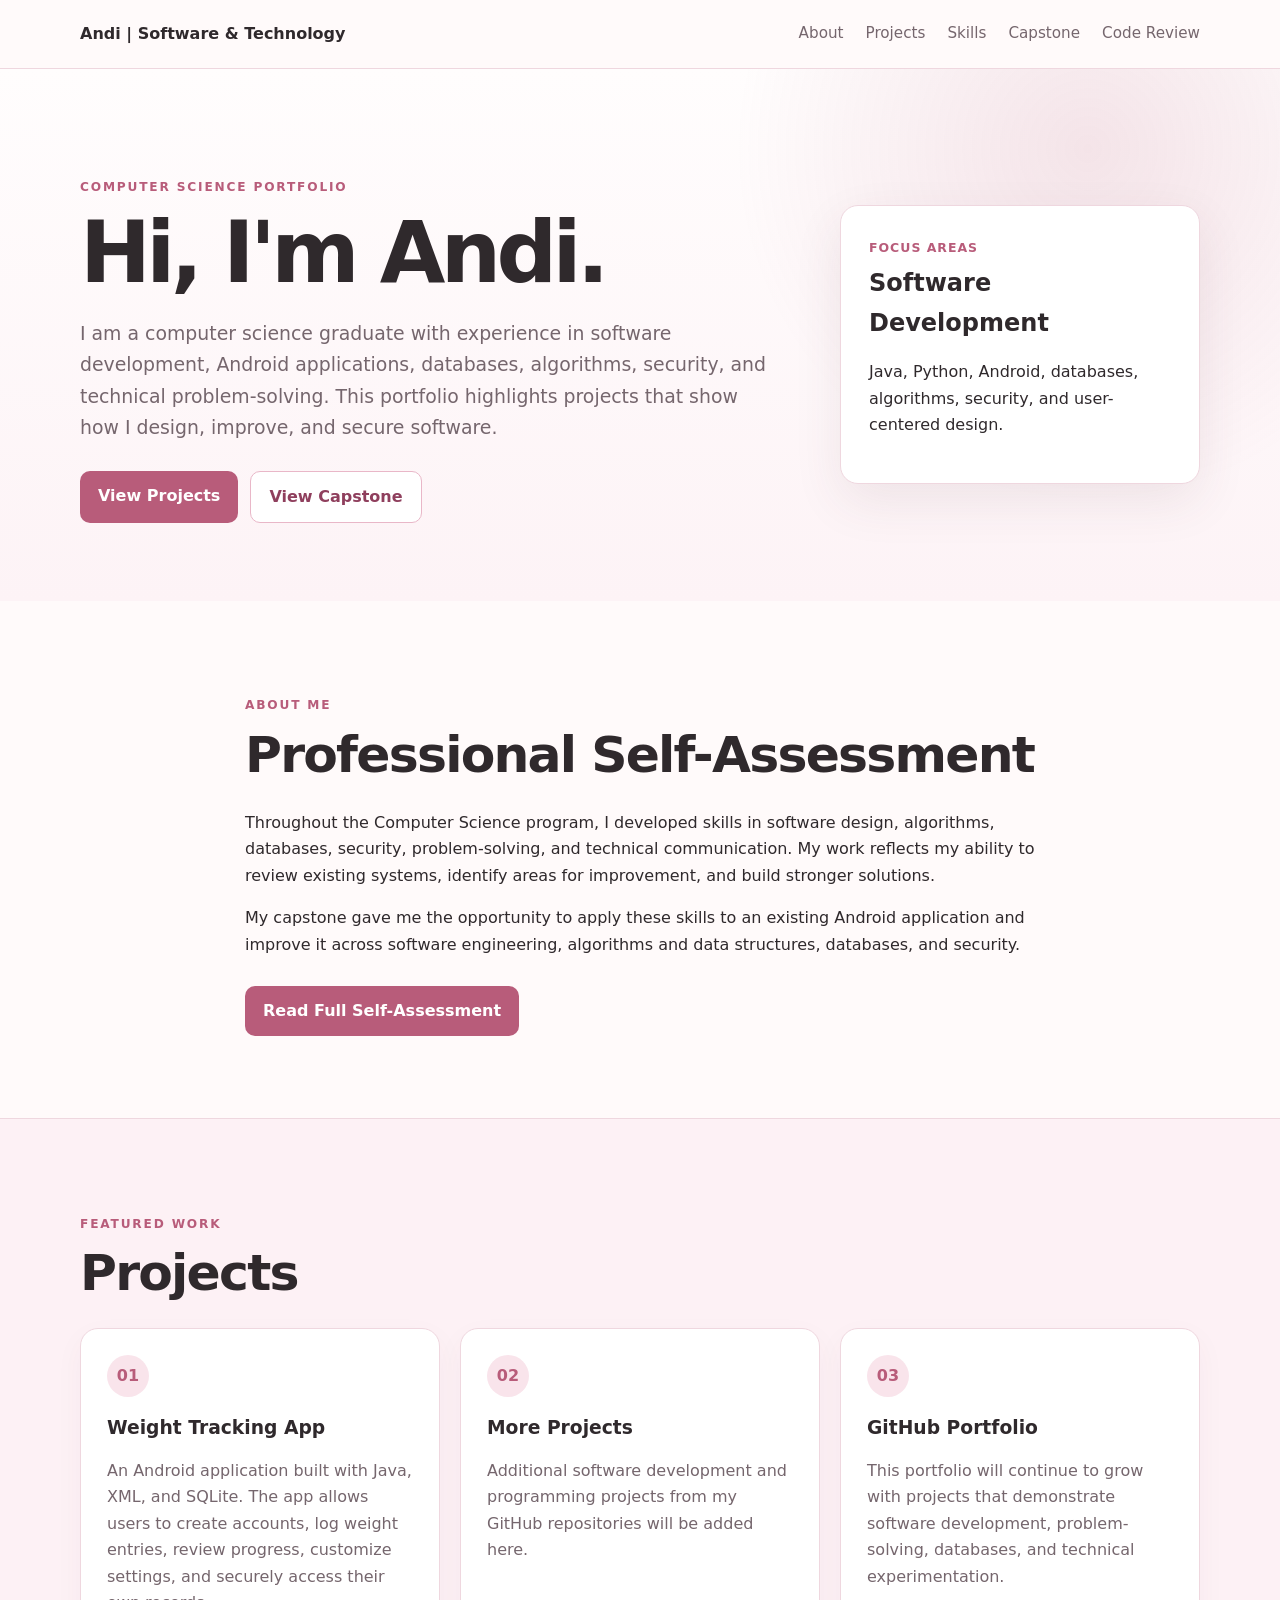
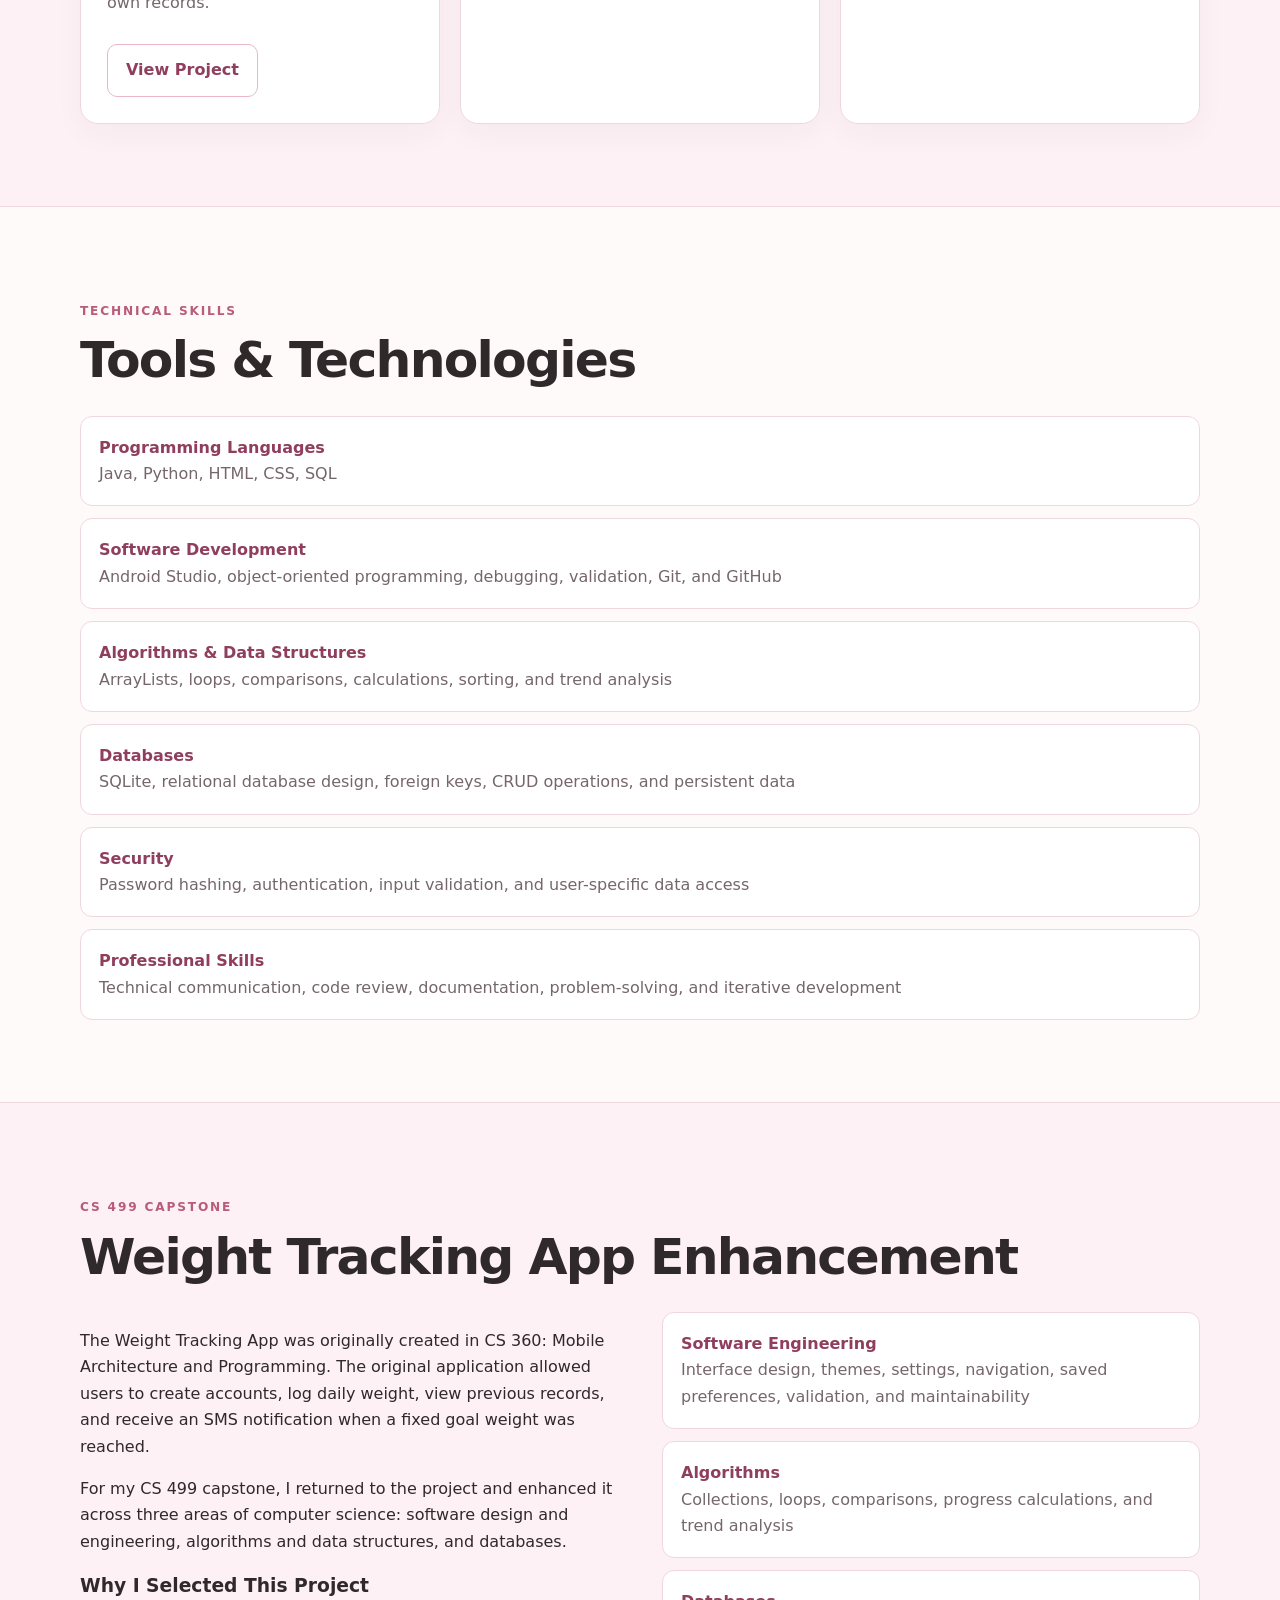
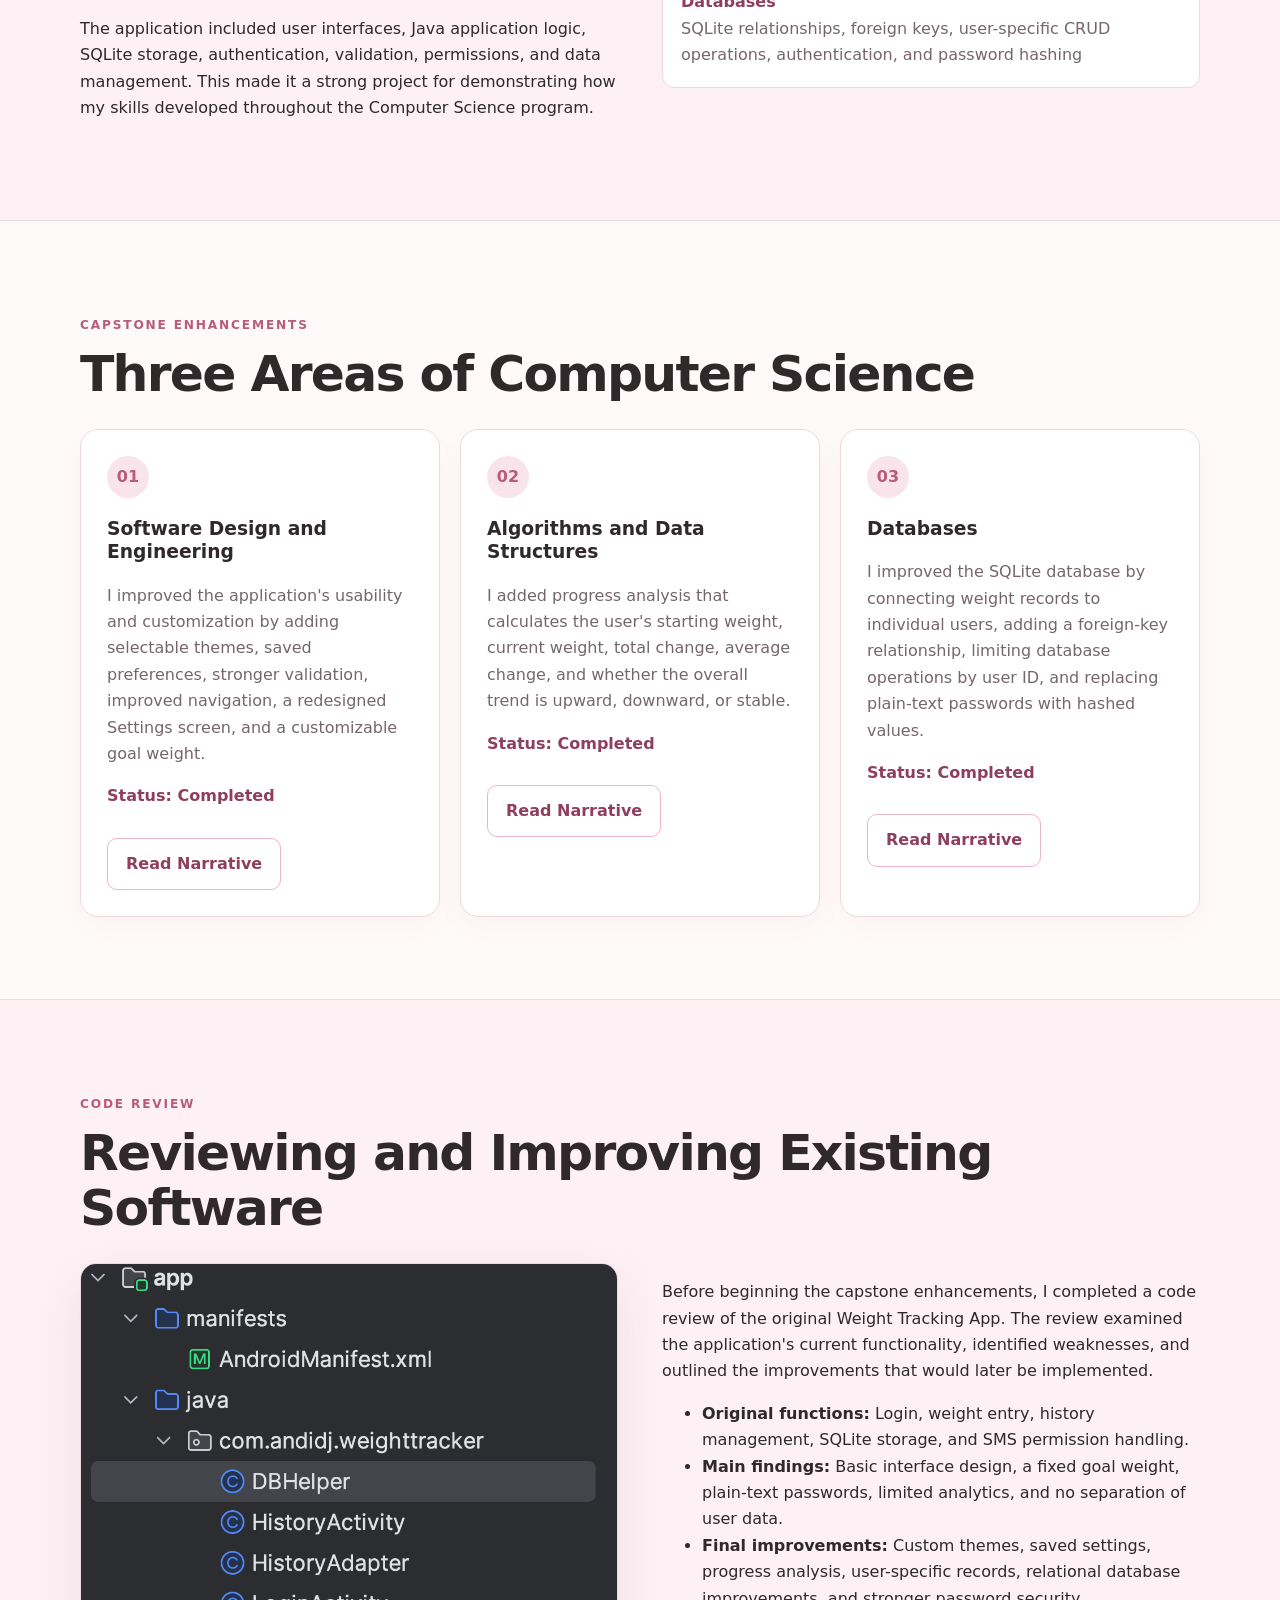
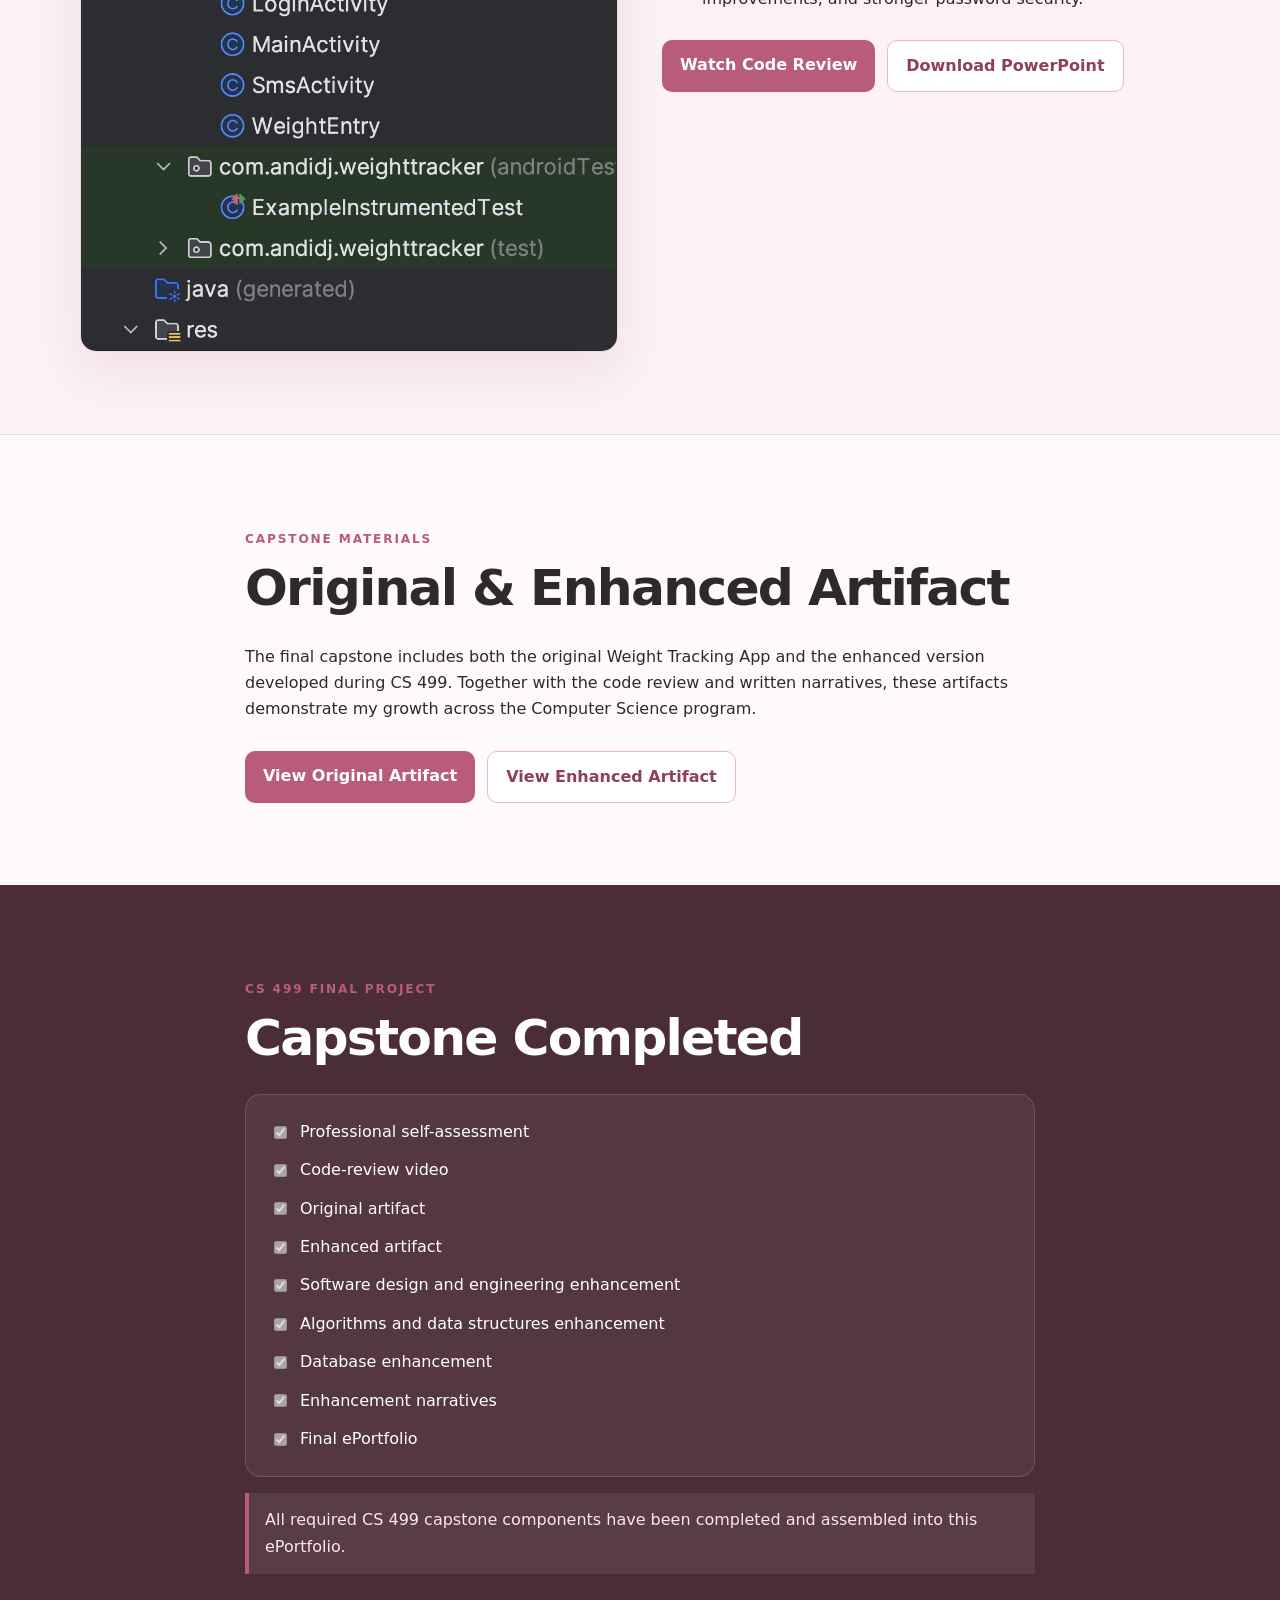
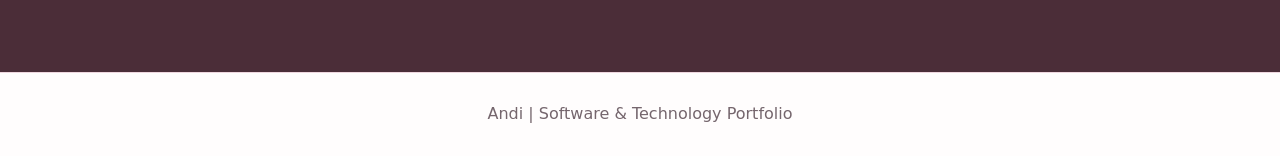
==== commit b1a4e464: "Revise ePortfolio title and content for clarity Updated the ePortfolio to reflect a focus on Softwar" ====
--- a/index.html
+++ b/index.html
@@ -4,7 +4,7 @@
   <meta charset="UTF-8">
   <meta name="viewport" content="width=device-width, initial-scale=1.0">
 
-  <title>Andi | Computer Science ePortfolio</title>
+  <title>Andi | Software & Technology Portfolio</title>
 
   <link rel="stylesheet" href="styles.css">
 </head>
@@ -13,368 +13,271 @@
 
 <header>
   <div class="wrap nav">
-    <a class="brand" href="#top">Andi | CS ePortfolio</a>
+    <a class="brand" href="#top">Andi | Software & Technology</a>
 
     <nav>
-      <a href="#progress">Progress</a>
-      <a href="#artifact">Artifact</a>
+      <a href="#about">About</a>
+      <a href="#projects">Projects</a>
+      <a href="#skills">Skills</a>
+      <a href="#capstone">Capstone</a>
       <a href="#review">Code Review</a>
-      <a href="#enhancements">Enhancements</a>
     </nav>
   </div>
 </header>
 
 <main id="top">
 
+  <!-- HERO -->
+
   <section class="hero">
     <div class="wrap hero-grid">
 
       <div>
-        <p class="eyebrow">CS 499 Computer Science Capstone</p>
-
-        <h1>Professional ePortfolio</h1>
+        <p class="eyebrow">Computer Science Portfolio</p>
+
+        <h1>Hi, I'm Andi.</h1>
 
         <p class="lead">
-          This portfolio documents the review and enhancement of a mobile
-          Weight Tracking App across software engineering and design,
-          algorithms and data structures, and databases.
+          I am a computer science graduate with experience in software
+          development, Android applications, databases, algorithms, security,
+          and technical problem-solving. This portfolio highlights projects
+          that show how I design, improve, and secure software.
         </p>
 
-        <a class="button" href="#progress">
-          View course progress
+        <div class="actions">
+          <a class="button" href="#projects">
+            View Projects
+          </a>
+
+          <a class="button outline" href="#capstone">
+            View Capstone
+          </a>
+        </div>
+      </div>
+
+      <aside class="status">
+        <span>Focus Areas</span>
+
+        <strong>Software Development</strong>
+
+        <p>
+          Java, Python, Android, databases, algorithms, security, and
+          user-centered design.
+        </p>
+      </aside>
+
+    </div>
+  </section>
+
+  <!-- ABOUT / SELF-ASSESSMENT -->
+
+  <section id="about" class="section intro">
+    <div class="wrap narrow">
+
+      <p class="label">About Me</p>
+
+      <h2>Professional Self-Assessment</h2>
+
+      <p>
+        Throughout the Computer Science program, I developed skills in
+        software design, algorithms, databases, security, problem-solving,
+        and technical communication. My work reflects my ability to review
+        existing systems, identify areas for improvement, and build stronger
+        solutions.
+      </p>
+
+      <p>
+        My capstone gave me the opportunity to apply these skills to an
+        existing Android application and improve it across software
+        engineering, algorithms and data structures, databases, and security.
+      </p>
+
+      <div class="actions">
+        <a class="button" href="self-assessment.html">
+          Read Full Self-Assessment
         </a>
       </div>
 
-      <aside class="status">
-        <span>Current stage</span>
-
-        <strong>Module Six</strong>
-
-        <p>All three artifact enhancements are complete</p>
-
-        <small>
-          The next step is drafting the professional self-assessment and
-          preparing the final ePortfolio.
-        </small>
-      </aside>
-
-    </div>
-  </section>
-
-  <section class="section intro">
-    <div class="wrap narrow">
-      <p class="label">About this portfolio</p>
-
-      <h2>Portfolio Purpose</h2>
-
-      <p>
-        This site presents the work completed throughout the CS 499 capstone.
-        It includes the original artifact, code review, three enhancement
-        categories, written narratives, and the professional self-assessment
-        that will be added before the final submission.
-      </p>
-    </div>
-  </section>
-
-  <section id="progress" class="section shaded">
+    </div>
+  </section>
+
+  <!-- PROJECTS -->
+
+  <section id="projects" class="section shaded">
     <div class="wrap">
-      <p class="label">Course recap</p>
-
-      <h2>Progress by module</h2>
-
-      <div class="timeline">
-
-        <article class="module done">
-          <div class="number">01</div>
+
+      <p class="label">Featured Work</p>
+
+      <h2>Projects</h2>
+
+      <div class="cards">
+
+        <article class="card">
+          <span>01</span>
+
+          <h3>Weight Tracking App</h3>
+
+          <p>
+            An Android application built with Java, XML, and SQLite. The app
+            allows users to create accounts, log weight entries, review
+            progress, customize settings, and securely access their own
+            records.
+          </p>
+
+          <div class="actions">
+            <a class="button outline" href="#capstone">
+              View Project
+            </a>
+          </div>
+        </article>
+
+        <article class="card">
+          <span>02</span>
+
+          <h3>More Projects</h3>
+
+          <p>
+            Additional software development and programming projects from my
+            GitHub repositories will be added here.
+          </p>
+        </article>
+
+        <article class="card">
+          <span>03</span>
+
+          <h3>GitHub Portfolio</h3>
+
+          <p>
+            This portfolio will continue to grow with projects that
+            demonstrate software development, problem-solving, databases,
+            and technical experimentation.
+          </p>
+        </article>
+
+      </div>
+
+    </div>
+  </section>
+
+  <!-- SKILLS -->
+
+  <section id="skills" class="section">
+    <div class="wrap">
+
+      <p class="label">Technical Skills</p>
+
+      <h2>Tools & Technologies</h2>
+
+      <div class="feature-list">
+
+        <div>
+          <strong>Programming Languages</strong>
+          <span>
+            Java, Python, HTML, CSS, SQL
+          </span>
+        </div>
+
+        <div>
+          <strong>Software Development</strong>
+          <span>
+            Android Studio, object-oriented programming, debugging,
+            validation, Git, and GitHub
+          </span>
+        </div>
+
+        <div>
+          <strong>Algorithms & Data Structures</strong>
+          <span>
+            ArrayLists, loops, comparisons, calculations, sorting,
+            and trend analysis
+          </span>
+        </div>
+
+        <div>
+          <strong>Databases</strong>
+          <span>
+            SQLite, relational database design, foreign keys, CRUD operations,
+            and persistent data
+          </span>
+        </div>
+
+        <div>
+          <strong>Security</strong>
+          <span>
+            Password hashing, authentication, input validation,
+            and user-specific data access
+          </span>
+        </div>
+
+        <div>
+          <strong>Professional Skills</strong>
+          <span>
+            Technical communication, code review, documentation,
+            problem-solving, and iterative development
+          </span>
+        </div>
+
+      </div>
+
+    </div>
+  </section>
+
+  <!-- CAPSTONE -->
+
+  <section id="capstone" class="section shaded">
+    <div class="wrap">
+
+      <p class="label">CS 499 Capstone</p>
+
+      <h2>Weight Tracking App Enhancement</h2>
+
+      <div class="columns">
+
+        <div>
+          <p>
+            The Weight Tracking App was originally created in CS 360:
+            Mobile Architecture and Programming. The original application
+            allowed users to create accounts, log daily weight, view previous
+            records, and receive an SMS notification when a fixed goal weight
+            was reached.
+          </p>
+
+          <p>
+            For my CS 499 capstone, I returned to the project and enhanced it
+            across three areas of computer science: software design and
+            engineering, algorithms and data structures, and databases.
+          </p>
+
+          <h3>Why I Selected This Project</h3>
+
+          <p>
+            The application included user interfaces, Java application logic,
+            SQLite storage, authentication, validation, permissions, and data
+            management. This made it a strong project for demonstrating how
+            my skills developed throughout the Computer Science program.
+          </p>
+        </div>
+
+        <div class="feature-list">
 
           <div>
-            <span class="pill">Completed</span>
-
-            <h3>Module One: Planning the ePortfolio</h3>
-
-            <ul>
-              <li>
-                Created the GitHub Pages repository and initial homepage.
-              </li>
-
-              <li>
-                Selected the CS 360 Weight Tracking App for all three
-                enhancement categories.
-              </li>
-
-              <li>
-                Completed the self-introduction and overall skill-set plan.
-              </li>
-
-              <li>
-                Planned the software engineering, algorithms, and database
-                enhancements.
-              </li>
-
-              <li>
-                Completed the journal explaining the code review and
-                PowerPoint recording plan.
-              </li>
-            </ul>
-          </div>
-        </article>
-
-        <article class="module done">
-          <div class="number">02</div>
-
-          <div>
-            <span class="pill">Completed</span>
-
-            <h3>Module Two: Informal Code Review</h3>
-
-            <ul>
-              <li>
-                Reviewed the Java classes, database helper, adapter, model,
-                and XML layouts.
-              </li>
-
-              <li>
-                Identified strengths, limitations, security concerns, and
-                planned improvements.
-              </li>
-
-              <li>
-                Created a PowerPoint structure and speaking notes for the
-                video.
-              </li>
-
-              <li>
-                Completed the ePortfolio promotion and status-checkpoint
-                journal.
-              </li>
-            </ul>
-
-            <p>
-              <a
-                href="https://drive.google.com/file/d/13mRl8PhGHTSx5kf2l2xm9oXFCMFGpwLF/view?usp=sharing"
-                target="_blank"
-                rel="noopener noreferrer">
-                Watch Code Review Video
-              </a>
-            </p>
-          </div>
-        </article>
-
-        <article class="module done">
-          <div class="number">03</div>
-
-          <div>
-            <span class="pill">Completed</span>
-
-            <h3>Module Three: Software Design and Engineering</h3>
-
-            <ul>
-              <li>
-                Expanded the original SMS screen into a complete Settings
-                screen.
-              </li>
-
-              <li>
-                Added Light, Dark, Forest, and Ocean themes.
-              </li>
-
-              <li>
-                Saved the selected theme and goal weight using
-                SharedPreferences.
-              </li>
-
-              <li>
-                Replaced the fixed goal weight with a customizable value.
-              </li>
-
-              <li>
-                Added ThemeHelper to apply themes consistently across the
-                app.
-              </li>
-
-              <li>
-                Improved layout, navigation, validation, and visual
-                consistency.
-              </li>
-            </ul>
-
-            <div class="actions">
-              <a
-                class="button outline"
-                href="downloads/CS499_Milestone_Two_Software_Design_Narrative.docx">
-                Download Narrative
-              </a>
-            </div>
-          </div>
-        </article>
-
-        <article class="module done">
-          <div class="number">04</div>
-
-          <div>
-            <span class="pill">Completed</span>
-
-            <h3>Module Four: Algorithms and Data Structures</h3>
-
-            <ul>
-              <li>
-                Added a progress summary to the weight-history screen.
-              </li>
-
-              <li>
-                Calculated starting weight, current weight, and total change.
-              </li>
-
-              <li>
-                Calculated the average change between entries.
-              </li>
-
-              <li>
-                Identified upward, downward, and stable weight trends.
-              </li>
-
-              <li>
-                Added logic for empty lists and single-entry histories.
-              </li>
-            </ul>
-
-            <div class="actions">
-              <a
-                class="button outline"
-                href="downloads/CS499_Milestone_Three_Algorithms_Narrative.docx">
-                Download Narrative
-              </a>
-            </div>
-          </div>
-        </article>
-
-        <article class="module done">
-          <div class="number">05</div>
-
-          <div>
-            <span class="pill">Completed</span>
-
-            <h3>Module Five: Databases</h3>
-
-            <ul>
-              <li>
-                Connected each weight record to the user who created it.
-              </li>
-
-              <li>
-                Added a foreign-key relationship between users and weights.
-              </li>
-
-              <li>
-                Limited database queries, updates, and deletions to the
-                logged-in user.
-              </li>
-
-              <li>
-                Replaced plain-text password storage with SHA-256 password
-                hashing.
-              </li>
-
-              <li>
-                Passed the user ID securely between the app screens.
-              </li>
-            </ul>
-
-            <div class="actions">
-              <a
-                class="button outline"
-                href="downloads/CS499_Milestone_Four_Database_Narrative.docx">
-                Download Narrative
-              </a>
-            </div>
-          </div>
-        </article>
-
-        <article class="module next">
-          <div class="number">06</div>
-
-          <div>
-            <span class="pill">Current work</span>
-
-            <h3>Module Six: Professional Self-Assessment</h3>
-
-            <p>
-              Draft a professional self-assessment that highlights skills,
-              accomplishments, career preparation, and evidence of meeting
-              the Computer Science program outcomes.
-            </p>
-          </div>
-        </article>
-
-        <article class="module future">
-          <div class="number">07</div>
-
-          <div>
-            <span class="pill">Final submission</span>
-
-            <h3>Completed ePortfolio</h3>
-
-            <p>
-              Publish the professional self-assessment, code review, original
-              and enhanced artifacts, narratives, and final source files.
-            </p>
-          </div>
-        </article>
-
-      </div>
-    </div>
-  </section>
-
-  <section id="artifact" class="section">
-    <div class="wrap">
-      <p class="label">Selected artifact</p>
-
-      <h2>Weight Tracking App</h2>
-
-      <div class="columns">
-
-        <div>
-          <p>
-            The Weight Tracking App was created in CS 360: Mobile
-            Architecture and Programming. The original application allowed
-            users to create an account, log daily weight, view and manage
-            previous records, and receive an SMS notification when a fixed
-            goal weight was reached.
-          </p>
-
-          <h3>Why this artifact was selected</h3>
-
-          <p>
-            The project contains interface design, Java application logic,
-            an SQLite database, validation, authentication, permissions, and
-            data display. It provided a strong foundation for demonstrating
-            growth in all three required capstone categories.
-          </p>
-        </div>
-
-        <div class="feature-list">
-
-          <div>
-            <strong>Software engineering</strong>
-
+            <strong>Software Engineering</strong>
             <span>
-              Themes, settings, navigation, saved preferences, validation,
-              customization, and maintainability
+              Interface design, themes, settings, navigation, saved
+              preferences, validation, and maintainability
             </span>
           </div>
 
           <div>
             <strong>Algorithms</strong>
-
             <span>
-              Collections, loops, comparisons, progress calculations, and
-              trend analysis
+              Collections, loops, comparisons, progress calculations,
+              and trend analysis
             </span>
           </div>
 
           <div>
             <strong>Databases</strong>
-
             <span>
               SQLite relationships, foreign keys, user-specific CRUD
               operations, authentication, and password hashing
@@ -382,15 +285,104 @@
           </div>
 
         </div>
-      </div>
-    </div>
-  </section>
+
+      </div>
+
+    </div>
+  </section>
+
+  <!-- ENHANCEMENTS -->
+
+  <section id="enhancements" class="section">
+    <div class="wrap">
+
+      <p class="label">Capstone Enhancements</p>
+
+      <h2>Three Areas of Computer Science</h2>
+
+      <div class="cards">
+
+        <article class="card">
+          <span>01</span>
+
+          <h3>Software Design and Engineering</h3>
+
+          <p>
+            I improved the application's usability and customization by
+            adding selectable themes, saved preferences, stronger validation,
+            improved navigation, a redesigned Settings screen, and a
+            customizable goal weight.
+          </p>
+
+          <strong>Status: Completed</strong>
+
+          <div class="actions">
+            <a
+              class="button outline"
+              href="downloads/CS499_Milestone_Two_Software_Design_Narrative.docx">
+              Read Narrative
+            </a>
+          </div>
+        </article>
+
+        <article class="card">
+          <span>02</span>
+
+          <h3>Algorithms and Data Structures</h3>
+
+          <p>
+            I added progress analysis that calculates the user's starting
+            weight, current weight, total change, average change, and whether
+            the overall trend is upward, downward, or stable.
+          </p>
+
+          <strong>Status: Completed</strong>
+
+          <div class="actions">
+            <a
+              class="button outline"
+              href="downloads/CS499_Milestone_Three_Algorithms_Narrative.docx">
+              Read Narrative
+            </a>
+          </div>
+        </article>
+
+        <article class="card">
+          <span>03</span>
+
+          <h3>Databases</h3>
+
+          <p>
+            I improved the SQLite database by connecting weight records to
+            individual users, adding a foreign-key relationship, limiting
+            database operations by user ID, and replacing plain-text
+            passwords with hashed values.
+          </p>
+
+          <strong>Status: Completed</strong>
+
+          <div class="actions">
+            <a
+              class="button outline"
+              href="downloads/CS499_Milestone_Four_Database_Narrative.docx">
+              Read Narrative
+            </a>
+          </div>
+        </article>
+
+      </div>
+
+    </div>
+  </section>
+
+  <!-- CODE REVIEW -->
 
   <section id="review" class="section shaded">
     <div class="wrap">
-      <p class="label">Milestone One</p>
-
-      <h2>Code Review</h2>
+
+      <p class="label">Code Review</p>
+
+      <h2>Reviewing and Improving Existing Software</h2>
 
       <div class="columns">
 
@@ -400,35 +392,37 @@
           alt="Android Studio project tree for the Weight Tracking App">
 
         <div>
-          <p>
-            The code review explains the original application's
-            functionality, evaluates its limitations, and introduces the
-            enhancements completed during the capstone.
+
+          <p>
+            Before beginning the capstone enhancements, I completed a code
+            review of the original Weight Tracking App. The review examined
+            the application's current functionality, identified weaknesses,
+            and outlined the improvements that would later be implemented.
           </p>
 
           <ul>
             <li>
               <strong>Original functions:</strong>
-              Login, weight entry, history management, SQLite storage, and
-              SMS permission handling.
+              Login, weight entry, history management, SQLite storage,
+              and SMS permission handling.
             </li>
 
             <li>
               <strong>Main findings:</strong>
-              Basic interface design, a fixed goal weight and phone number,
-              plain-text passwords, limited analytics, and no separation of
-              user records.
+              Basic interface design, a fixed goal weight, plain-text
+              passwords, limited analytics, and no separation of user data.
             </li>
 
             <li>
-              <strong>Enhancement results:</strong>
-              Custom themes, persistent settings, progress analysis,
-              user-specific records, database relationships, and improved
-              password security.
+              <strong>Final improvements:</strong>
+              Custom themes, saved settings, progress analysis,
+              user-specific records, relational database improvements,
+              and stronger password security.
             </li>
           </ul>
 
           <div class="actions">
+
             <a
               class="button"
               href="https://drive.google.com/file/d/13mRl8PhGHTSx5kf2l2xm9oXFCMFGpwLF/view?usp=sharing"
@@ -442,117 +436,69 @@
               href="downloads/CS499_Code_Review_Template.pptx">
               Download PowerPoint
             </a>
-          </div>
-        </div>
-
-      </div>
-    </div>
-  </section>
-
-  <section id="enhancements" class="section">
-    <div class="wrap">
-      <p class="label">Completed enhancements</p>
-
-      <h2>Three areas of computer science</h2>
-
-      <div class="cards">
-
-        <article class="card">
-          <span>01</span>
-
-          <h3>Software Design and Engineering</h3>
-
-          <p>
-            Added selectable themes, persistent preferences, improved
-            navigation, stronger validation, a redesigned Settings screen,
-            and a customizable goal weight.
-          </p>
-
-          <strong>Status: Completed</strong>
-
-          <div class="actions">
-            <a
-              class="button outline"
-              href="downloads/CS499_Milestone_Two_Software_Design_Narrative.docx">
-              Read Narrative
-            </a>
-          </div>
-        </article>
-
-        <article class="card">
-          <span>02</span>
-
-          <h3>Algorithms and Data Structures</h3>
-
-          <p>
-            Added progress calculations for starting weight, current weight,
-            total change, average change, and upward, downward, or stable
-            trends.
-          </p>
-
-          <strong>Status: Completed</strong>
-
-          <div class="actions">
-            <a
-              class="button outline"
-              href="downloads/CS499_Milestone_Three_Algorithms_Narrative.docx">
-              Read Narrative
-            </a>
-          </div>
-        </article>
-
-        <article class="card">
-          <span>03</span>
-
-          <h3>Databases</h3>
-
-          <p>
-            Connected records to individual users, added a foreign-key
-            relationship, limited database operations by user ID, and
-            replaced plain-text passwords with hashed values.
-          </p>
-
-          <strong>Status: Completed</strong>
-
-          <div class="actions">
-            <a
-              class="button outline"
-              href="downloads/CS499_Milestone_Four_Database_Narrative.docx">
-              Read Narrative
-            </a>
-          </div>
-        </article>
-
-      </div>
+
+          </div>
+
+        </div>
+
+      </div>
+
+    </div>
+  </section>
+
+  <!-- PORTFOLIO MATERIALS -->
+
+  <section class="section">
+    <div class="wrap narrow">
+
+      <p class="label">Capstone Materials</p>
+
+      <h2>Original & Enhanced Artifact</h2>
+
+      <p>
+        The final capstone includes both the original Weight Tracking App and
+        the enhanced version developed during CS 499. Together with the code
+        review and written narratives, these artifacts demonstrate my growth
+        across the Computer Science program.
+      </p>
 
       <div class="actions">
+
         <a
           class="button"
+          href="YOUR-ORIGINAL-REPOSITORY-URL"
+          target="_blank"
+          rel="noopener noreferrer">
+          View Original Artifact
+        </a>
+
+        <a
+          class="button outline"
           href="YOUR-ENHANCED-REPOSITORY-URL"
           target="_blank"
           rel="noopener noreferrer">
-          View Enhanced Source Code
+          View Enhanced Artifact
         </a>
-      </div>
-    </div>
-  </section>
+
+      </div>
+
+    </div>
+  </section>
+
+  <!-- CAPSTONE STATUS -->
 
   <section class="section checklist-section">
     <div class="wrap narrow">
-      <p class="label">Portfolio checklist</p>
-
-      <h2>Current Portfolio Status</h2>
+
+      <p class="label">CS 499 Final Project</p>
+
+      <h2>Capstone Completed</h2>
 
       <div class="checklist">
 
         <label>
           <input type="checkbox" checked disabled>
-          Homepage and navigation
-        </label>
-
-        <label>
-          <input type="checkbox" checked disabled>
-          Artifact overview
+          Professional self-assessment
         </label>
 
         <label>
@@ -562,50 +508,46 @@
 
         <label>
           <input type="checkbox" checked disabled>
+          Original artifact
+        </label>
+
+        <label>
+          <input type="checkbox" checked disabled>
+          Enhanced artifact
+        </label>
+
+        <label>
+          <input type="checkbox" checked disabled>
           Software design and engineering enhancement
         </label>
 
         <label>
           <input type="checkbox" checked disabled>
-          Software design and engineering narrative
-        </label>
-
-        <label>
-          <input type="checkbox" checked disabled>
           Algorithms and data structures enhancement
         </label>
 
         <label>
           <input type="checkbox" checked disabled>
-          Algorithms and data structures narrative
-        </label>
-
-        <label>
-          <input type="checkbox" checked disabled>
           Database enhancement
         </label>
 
         <label>
           <input type="checkbox" checked disabled>
-          Database narrative
-        </label>
-
-        <label>
-          <input type="checkbox" disabled>
-          Professional self-assessment
-        </label>
-
-        <label>
-          <input type="checkbox" disabled>
-          Final portfolio review and polishing
+          Enhancement narratives
+        </label>
+
+        <label>
+          <input type="checkbox" checked disabled>
+          Final ePortfolio
         </label>
 
       </div>
 
       <p class="note">
-        All three technical enhancements are complete. The remaining work is
-        the professional self-assessment and final portfolio polishing.
+        All required CS 499 capstone components have been completed and
+        assembled into this ePortfolio.
       </p>
+
     </div>
   </section>
 
@@ -613,7 +555,7 @@
 
 <footer>
   <div class="wrap">
-    CS 499 Computer Science Capstone ePortfolio
+    Andi | Software & Technology Portfolio
   </div>
 </footer>
 
--- a/styles.css
+++ b/styles.css
@@ -1 +1,377 @@
-*{box-sizing:border-box}:root{--bg:#f7f8fb;--surface:#fff;--shade:#edf2f5;--text:#172126;--muted:#5d6b73;--accent:#226b63;--accent-dark:#174d48;--line:#d9e1e5;--shadow:0 18px 50px rgba(23,33,38,.09)}html{scroll-behavior:smooth}body{margin:0;font-family:Inter,ui-sans-serif,system-ui,-apple-system,BlinkMacSystemFont,"Segoe UI",sans-serif;color:var(--text);background:var(--bg);line-height:1.65}.wrap{width:min(1120px,calc(100% - 40px));margin:auto}.narrow{max-width:790px}header{position:sticky;top:0;z-index:10;background:rgba(247,248,251,.95);border-bottom:1px solid var(--line);backdrop-filter:blur(12px)}.nav{min-height:68px;display:flex;align-items:center;justify-content:space-between;gap:24px}.brand{font-weight:850;text-decoration:none}nav{display:flex;gap:22px;flex-wrap:wrap}nav a{text-decoration:none;color:var(--muted);font-size:.95rem}.hero{padding:96px 0 78px;background:radial-gradient(circle at 85% 15%,rgba(34,107,99,.12),transparent 30%),linear-gradient(180deg,#fbfcfd,#f4f7f8)}.hero-grid{display:grid;grid-template-columns:1.45fr .75fr;gap:64px;align-items:center}.eyebrow,.label{color:var(--accent);text-transform:uppercase;letter-spacing:.15em;font-size:.76rem;font-weight:850}h1{font-size:clamp(3rem,7vw,5.3rem);line-height:.98;letter-spacing:-.055em;margin:14px 0 24px}h2{font-size:clamp(2rem,4vw,3.15rem);line-height:1.08;letter-spacing:-.035em;margin:10px 0 28px}h3{line-height:1.25}.lead{font-size:1.18rem;color:var(--muted);max-width:720px}.status,.module,.card{background:var(--surface);border:1px solid var(--line);border-radius:18px}.status{padding:28px;box-shadow:var(--shadow)}.status span,.pill{color:var(--accent);font-size:.78rem;font-weight:850;text-transform:uppercase;letter-spacing:.08em}.status strong{display:block;font-size:1.5rem;margin:4px 0}.section{padding:82px 0}.shaded{background:var(--shade);border-top:1px solid var(--line);border-bottom:1px solid var(--line)}.timeline{display:grid;gap:18px}.module{display:grid;grid-template-columns:78px 1fr;gap:24px;padding:26px}.module.current{border-color:var(--accent)}.number{width:62px;height:62px;display:grid;place-items:center;border-radius:50%;background:var(--shade);color:var(--accent);font-weight:900}.module ul{padding-left:20px}.note{padding:14px 16px;border-left:4px solid var(--accent);background:rgba(34,107,99,.07);color:var(--muted)}.columns{display:grid;grid-template-columns:1fr 1fr;gap:44px;align-items:start}.feature-list{display:grid;gap:12px}.feature-list div{background:var(--surface);border:1px solid var(--line);padding:18px;border-radius:12px}.feature-list strong,.feature-list span{display:block}.feature-list span{color:var(--muted)}.project-image{width:100%;display:block;border:1px solid var(--line);border-radius:16px;box-shadow:var(--shadow);background:white}.actions{display:flex;flex-wrap:wrap;gap:12px;margin-top:28px}.button{display:inline-block;padding:12px 18px;border-radius:10px;background:var(--accent);color:white;font-weight:750;text-decoration:none}.button:hover{background:var(--accent-dark)}.button.outline{background:white;color:var(--text);border:1px solid var(--line)}.button.muted{opacity:.7}.cards{display:grid;grid-template-columns:repeat(3,1fr);gap:20px}.card{padding:26px}.card>span{display:inline-grid;place-items:center;width:42px;height:42px;border-radius:50%;background:var(--shade);color:var(--accent);font-weight:900}.card p{color:var(--muted)}.checklist-section{background:#16282a;color:white}.checklist{display:grid;gap:12px;padding:24px;border:1px solid rgba(255,255,255,.14);border-radius:16px;background:rgba(255,255,255,.05)}.checklist label{display:flex;align-items:center;gap:10px}.checklist-section .note{color:#d7e2e3;background:rgba(255,255,255,.07)}footer{padding:28px 0;border-top:1px solid var(--line);color:var(--muted);text-align:center}@media(max-width:800px){.nav{padding:14px 0;flex-direction:column;gap:10px}nav{justify-content:center}.hero-grid,.columns,.cards{grid-template-columns:1fr}.module{grid-template-columns:1fr}.hero{padding-top:70px}}
+* {
+  box-sizing: border-box;
+}
+
+:root {
+  --bg: #fffafa;
+  --surface: #ffffff;
+  --shade: #fdf1f5;
+  --text: #2f292c;
+  --muted: #75666d;
+  --accent: #b85c7a;
+  --accent-dark: #8f3f5d;
+  --accent-light: #e9b7c8;
+  --line: #efd7df;
+  --shadow: 0 18px 50px rgba(92, 55, 69, 0.09);
+}
+
+html {
+  scroll-behavior: smooth;
+}
+
+body {
+  margin: 0;
+  font-family: Inter, ui-sans-serif, system-ui, -apple-system,
+    BlinkMacSystemFont, "Segoe UI", sans-serif;
+  color: var(--text);
+  background: var(--bg);
+  line-height: 1.65;
+}
+
+.wrap {
+  width: min(1120px, calc(100% - 40px));
+  margin: auto;
+}
+
+.narrow {
+  max-width: 790px;
+}
+
+header {
+  position: sticky;
+  top: 0;
+  z-index: 10;
+  background: rgba(255, 250, 250, 0.96);
+  border-bottom: 1px solid var(--line);
+  backdrop-filter: blur(12px);
+}
+
+.nav {
+  min-height: 68px;
+  display: flex;
+  align-items: center;
+  justify-content: space-between;
+  gap: 24px;
+}
+
+.brand {
+  font-weight: 850;
+  text-decoration: none;
+  color: var(--text);
+}
+
+nav {
+  display: flex;
+  gap: 22px;
+  flex-wrap: wrap;
+}
+
+nav a {
+  text-decoration: none;
+  color: var(--muted);
+  font-size: 0.95rem;
+}
+
+nav a:hover {
+  color: var(--accent);
+}
+
+.hero {
+  padding: 96px 0 78px;
+  background:
+    radial-gradient(
+      circle at 85% 15%,
+      rgba(184, 92, 122, 0.15),
+      transparent 30%
+    ),
+    linear-gradient(
+      180deg,
+      #fffdfd,
+      #fdf3f6
+    );
+}
+
+.hero-grid {
+  display: grid;
+  grid-template-columns: 1.45fr 0.75fr;
+  gap: 64px;
+  align-items: center;
+}
+
+.eyebrow,
+.label {
+  color: var(--accent);
+  text-transform: uppercase;
+  letter-spacing: 0.15em;
+  font-size: 0.76rem;
+  font-weight: 850;
+}
+
+h1 {
+  font-size: clamp(3rem, 7vw, 5.3rem);
+  line-height: 0.98;
+  letter-spacing: -0.055em;
+  margin: 14px 0 24px;
+}
+
+h2 {
+  font-size: clamp(2rem, 4vw, 3.15rem);
+  line-height: 1.08;
+  letter-spacing: -0.035em;
+  margin: 10px 0 28px;
+}
+
+h3 {
+  line-height: 1.25;
+}
+
+.lead {
+  font-size: 1.18rem;
+  color: var(--muted);
+  max-width: 720px;
+}
+
+.status,
+.module,
+.card {
+  background: var(--surface);
+  border: 1px solid var(--line);
+  border-radius: 18px;
+}
+
+.status {
+  padding: 28px;
+  box-shadow: var(--shadow);
+}
+
+.status span,
+.pill {
+  color: var(--accent);
+  font-size: 0.78rem;
+  font-weight: 850;
+  text-transform: uppercase;
+  letter-spacing: 0.08em;
+}
+
+.status strong {
+  display: block;
+  font-size: 1.5rem;
+  margin: 4px 0;
+}
+
+.section {
+  padding: 82px 0;
+}
+
+.shaded {
+  background: var(--shade);
+  border-top: 1px solid var(--line);
+  border-bottom: 1px solid var(--line);
+}
+
+.timeline {
+  display: grid;
+  gap: 18px;
+}
+
+.module {
+  display: grid;
+  grid-template-columns: 78px 1fr;
+  gap: 24px;
+  padding: 26px;
+}
+
+.module.current,
+.module.next {
+  border-color: var(--accent);
+}
+
+.number {
+  width: 62px;
+  height: 62px;
+  display: grid;
+  place-items: center;
+  border-radius: 50%;
+  background: #f9e4eb;
+  color: var(--accent);
+  font-weight: 900;
+}
+
+.module ul {
+  padding-left: 20px;
+}
+
+.note {
+  padding: 14px 16px;
+  border-left: 4px solid var(--accent);
+  background: rgba(184, 92, 122, 0.08);
+  color: var(--muted);
+}
+
+.columns {
+  display: grid;
+  grid-template-columns: 1fr 1fr;
+  gap: 44px;
+  align-items: start;
+}
+
+.feature-list {
+  display: grid;
+  gap: 12px;
+}
+
+.feature-list div {
+  background: var(--surface);
+  border: 1px solid var(--line);
+  padding: 18px;
+  border-radius: 12px;
+}
+
+.feature-list strong,
+.feature-list span {
+  display: block;
+}
+
+.feature-list strong {
+  color: var(--accent-dark);
+}
+
+.feature-list span {
+  color: var(--muted);
+}
+
+.project-image {
+  width: 100%;
+  display: block;
+  border: 1px solid var(--line);
+  border-radius: 16px;
+  box-shadow: var(--shadow);
+  background: white;
+}
+
+.actions {
+  display: flex;
+  flex-wrap: wrap;
+  gap: 12px;
+  margin-top: 28px;
+}
+
+.button {
+  display: inline-block;
+  padding: 12px 18px;
+  border-radius: 10px;
+  background: var(--accent);
+  color: white;
+  font-weight: 750;
+  text-decoration: none;
+  transition: 0.2s ease;
+}
+
+.button:hover {
+  background: var(--accent-dark);
+  transform: translateY(-1px);
+}
+
+.button.outline {
+  background: white;
+  color: var(--accent-dark);
+  border: 1px solid var(--accent-light);
+}
+
+.button.outline:hover {
+  background: #fff4f7;
+  border-color: var(--accent);
+}
+
+.button.muted {
+  opacity: 0.7;
+}
+
+.cards {
+  display: grid;
+  grid-template-columns: repeat(3, 1fr);
+  gap: 20px;
+}
+
+.card {
+  padding: 26px;
+  box-shadow: 0 10px 30px rgba(92, 55, 69, 0.04);
+}
+
+.card > span {
+  display: inline-grid;
+  place-items: center;
+  width: 42px;
+  height: 42px;
+  border-radius: 50%;
+  background: #f9e4eb;
+  color: var(--accent);
+  font-weight: 900;
+}
+
+.card p {
+  color: var(--muted);
+}
+
+.card strong {
+  color: var(--accent-dark);
+}
+
+.checklist-section {
+  background: #4b2d38;
+  color: white;
+}
+
+.checklist {
+  display: grid;
+  gap: 12px;
+  padding: 24px;
+  border: 1px solid rgba(255, 255, 255, 0.14);
+  border-radius: 16px;
+  background: rgba(255, 255, 255, 0.05);
+}
+
+.checklist label {
+  display: flex;
+  align-items: center;
+  gap: 10px;
+}
+
+.checklist-section .note {
+  color: #f8e8ee;
+  background: rgba(255, 255, 255, 0.07);
+}
+
+footer {
+  padding: 28px 0;
+  border-top: 1px solid var(--line);
+  color: var(--muted);
+  text-align: center;
+  background: #fffdfd;
+}
+
+@media (max-width: 800px) {
+  .nav {
+    padding: 14px 0;
+    flex-direction: column;
+    gap: 10px;
+  }
+
+  nav {
+    justify-content: center;
+  }
+
+  .hero-grid,
+  .columns,
+  .cards {
+    grid-template-columns: 1fr;
+  }
+
+  .module {
+    grid-template-columns: 1fr;
+  }
+
+  .hero {
+    padding-top: 70px;
+  }
+}
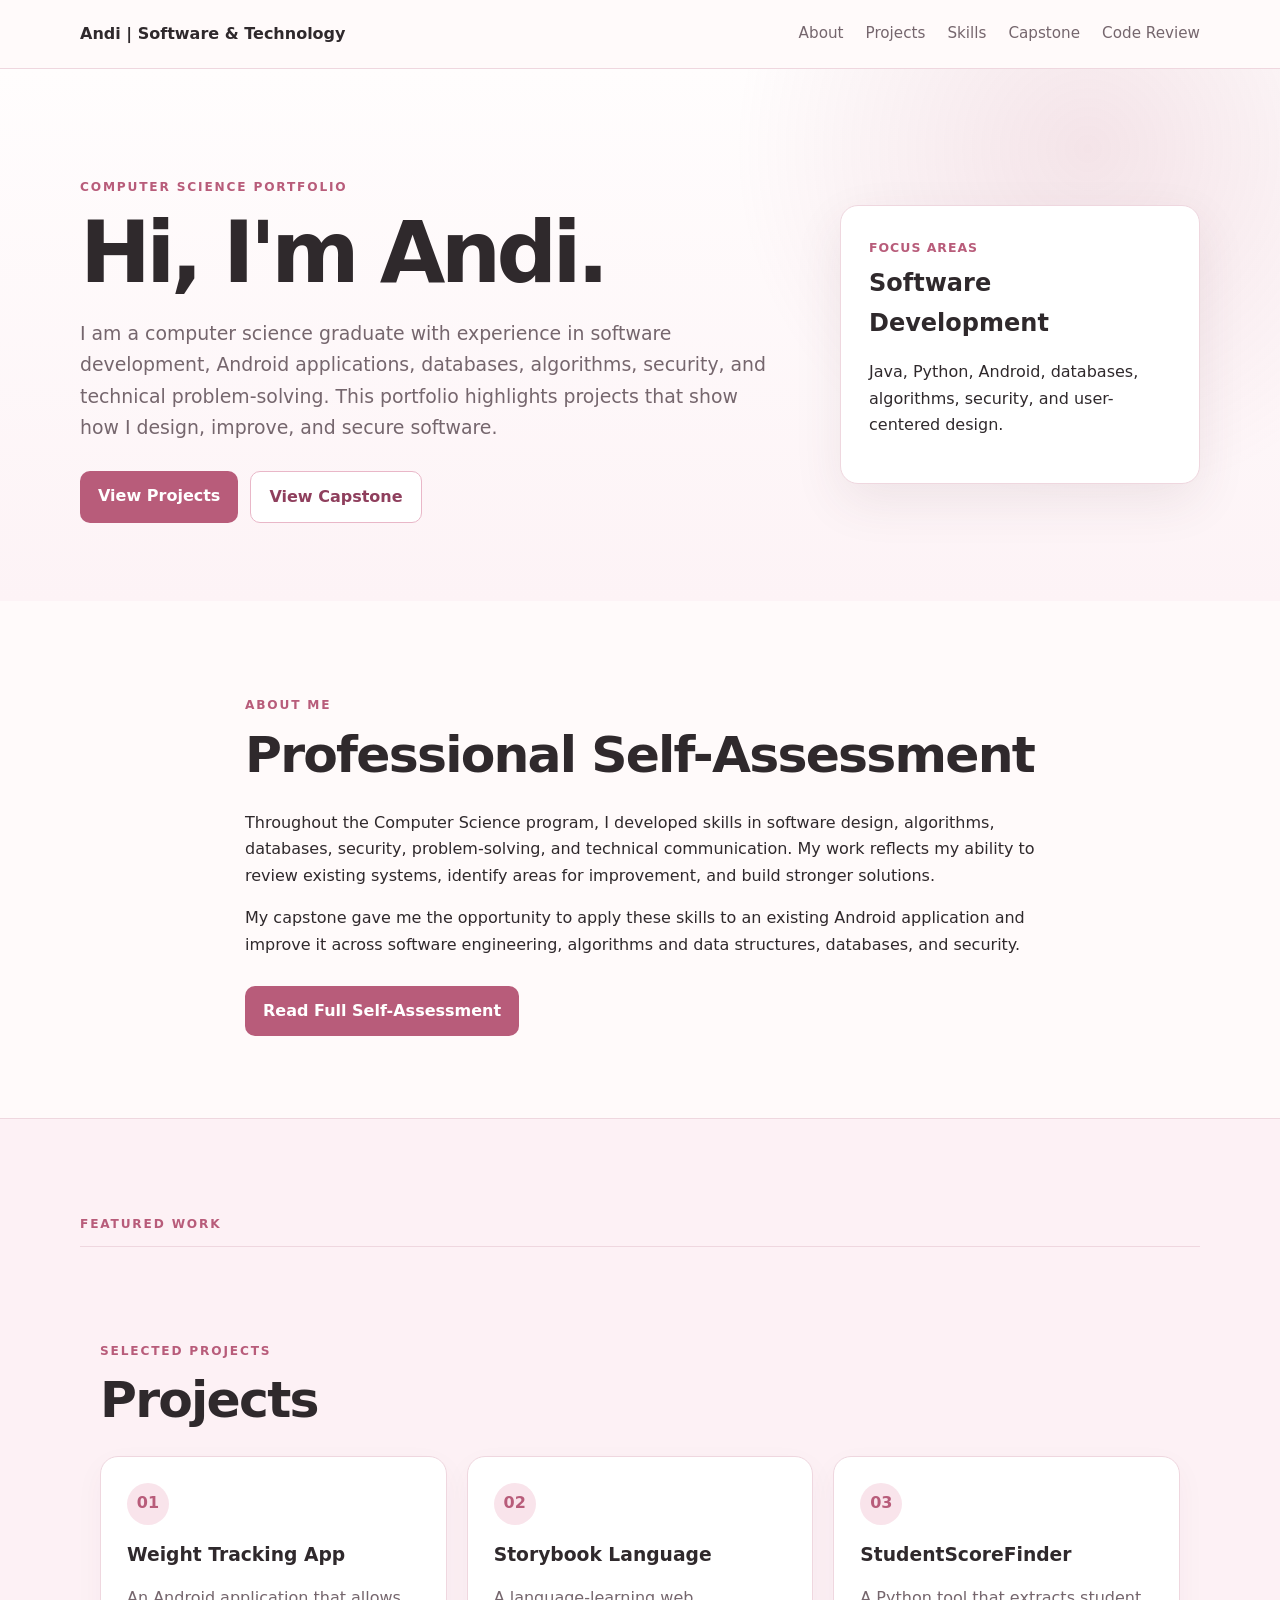
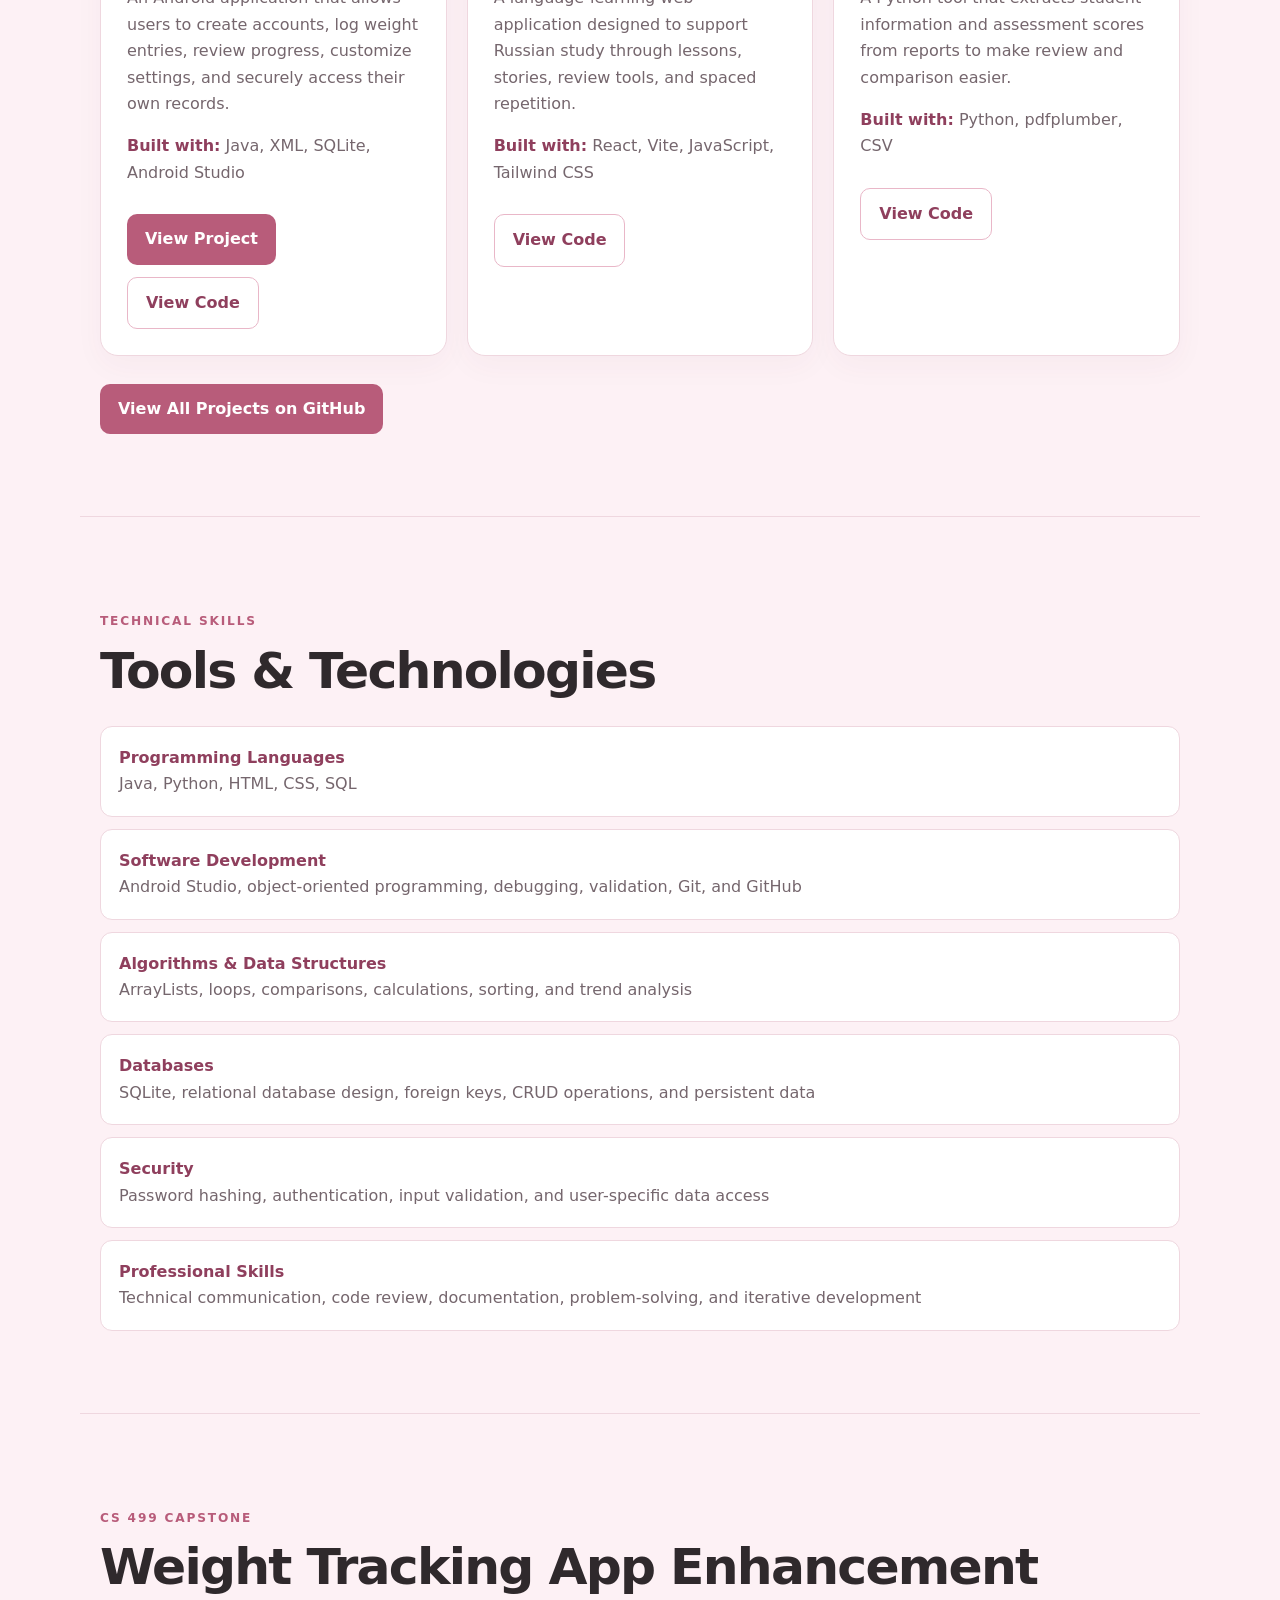
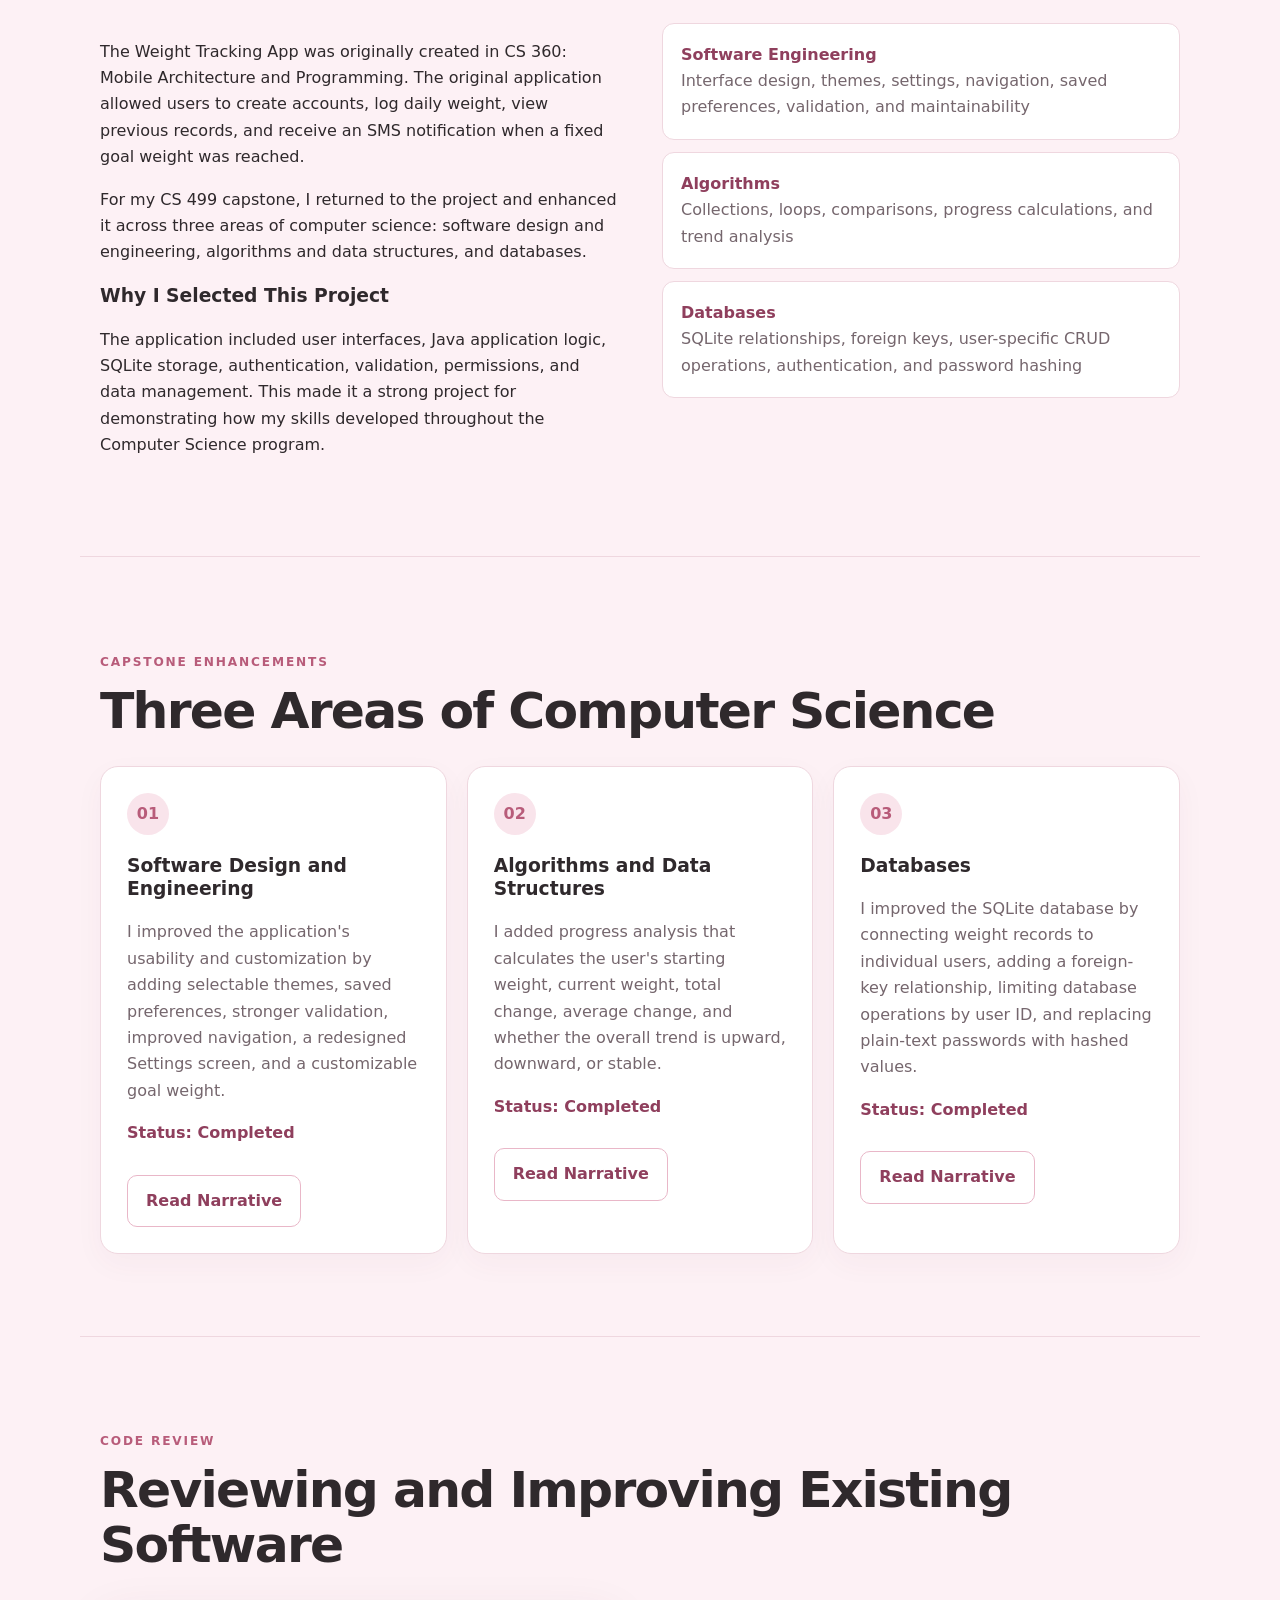
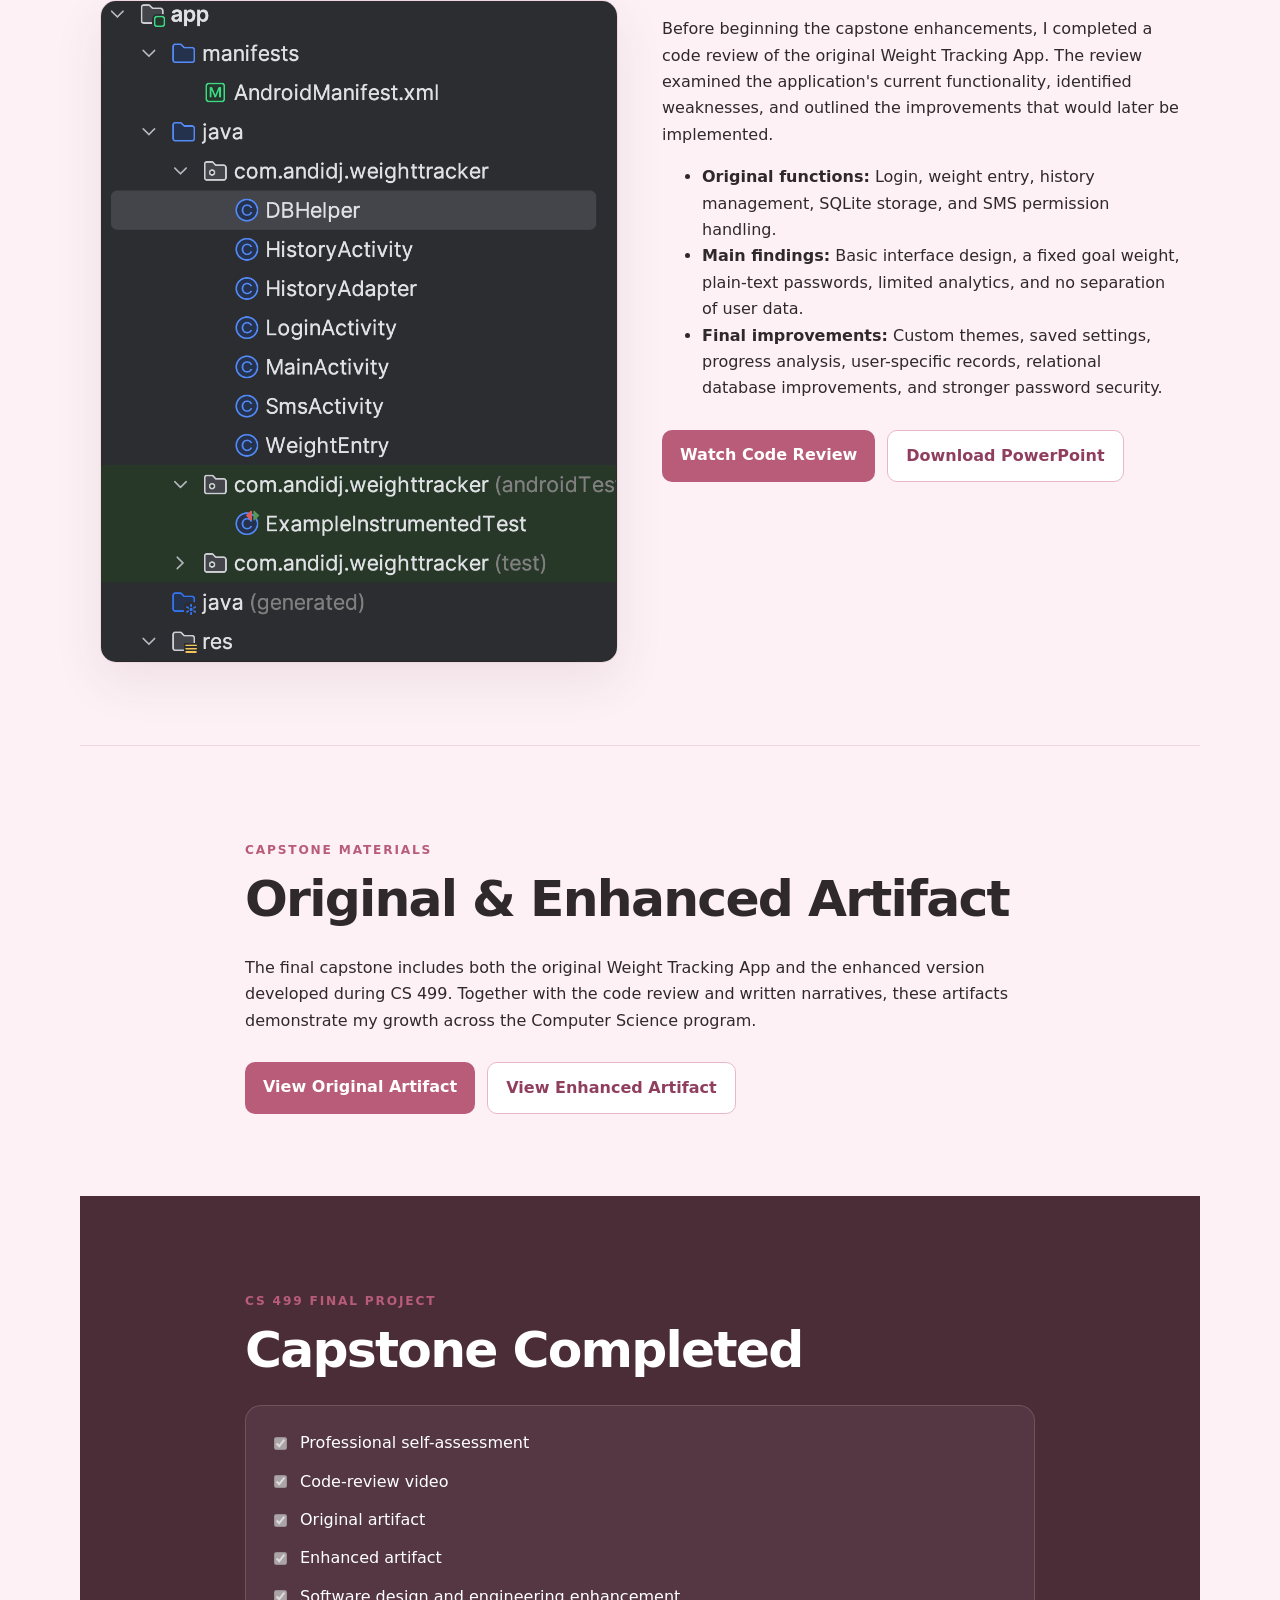
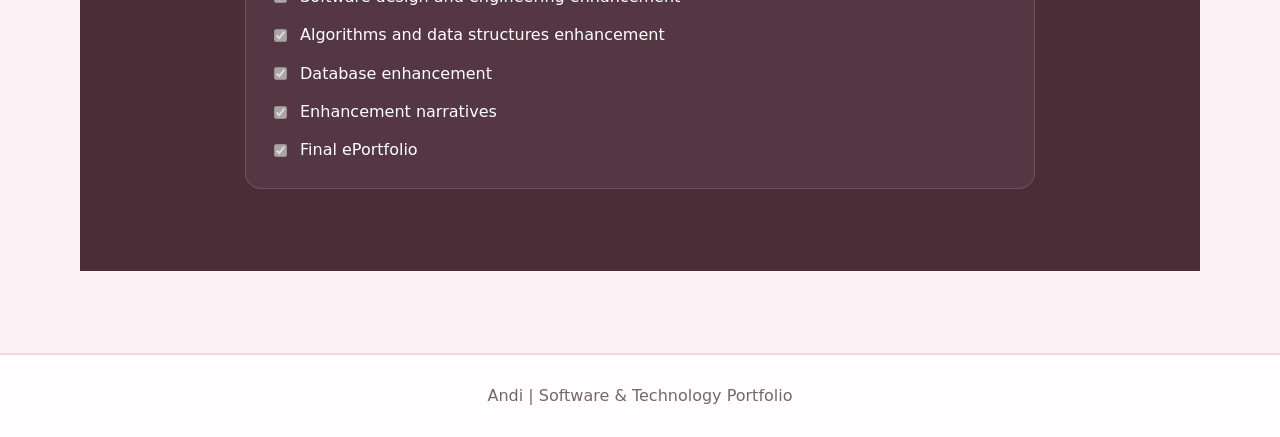
==== commit 94d08ac2: "Refactor project section in index.html" ====
--- a/index.html
+++ b/index.html
@@ -108,56 +108,109 @@
 
       <p class="label">Featured Work</p>
 
-      <h2>Projects</h2>
-
-      <div class="cards">
-
-        <article class="card">
-          <span>01</span>
-
-          <h3>Weight Tracking App</h3>
-
-          <p>
-            An Android application built with Java, XML, and SQLite. The app
-            allows users to create accounts, log weight entries, review
-            progress, customize settings, and securely access their own
-            records.
-          </p>
-
-          <div class="actions">
-            <a class="button outline" href="#capstone">
-              View Project
-            </a>
-          </div>
-        </article>
-
-        <article class="card">
-          <span>02</span>
-
-          <h3>More Projects</h3>
-
-          <p>
-            Additional software development and programming projects from my
-            GitHub repositories will be added here.
-          </p>
-        </article>
-
-        <article class="card">
-          <span>03</span>
-
-          <h3>GitHub Portfolio</h3>
-
-          <p>
-            This portfolio will continue to grow with projects that
-            demonstrate software development, problem-solving, databases,
-            and technical experimentation.
-          </p>
-        </article>
-
-      </div>
-
-    </div>
-  </section>
+      <section id="projects" class="section shaded">
+  <div class="wrap">
+
+    <p class="label">Selected Projects</p>
+
+    <h2>Projects</h2>
+
+    <div class="cards">
+
+      <article class="card">
+        <span>01</span>
+
+        <h3>Weight Tracking App</h3>
+
+        <p>
+          An Android application that allows users to create accounts, log
+          weight entries, review progress, customize settings, and securely
+          access their own records.
+        </p>
+
+        <p>
+          <strong>Built with:</strong> Java, XML, SQLite, Android Studio
+        </p>
+
+        <div class="actions">
+          <a class="button" href="#capstone">
+            View Project
+          </a>
+
+          <a
+            class="button outline"
+            href="https://github.com/adjur/WeightTracker_Enhanced"
+            target="_blank"
+            rel="noopener noreferrer">
+            View Code
+          </a>
+        </div>
+      </article>
+
+      <article class="card">
+        <span>02</span>
+
+        <h3>Storybook Language</h3>
+
+        <p>
+          A language-learning web application designed to support Russian
+          study through lessons, stories, review tools, and spaced repetition.
+        </p>
+
+        <p>
+          <strong>Built with:</strong> React, Vite, JavaScript, Tailwind CSS
+        </p>
+
+        <div class="actions">
+          <a
+            class="button outline"
+            href="https://github.com/adjur/Storybook-Language-App"
+            target="_blank"
+            rel="noopener noreferrer">
+            View Code
+          </a>
+        </div>
+      </article>
+
+      <article class="card">
+        <span>03</span>
+
+        <h3>StudentScoreFinder</h3>
+
+        <p>
+          A Python tool that extracts student information and assessment scores
+          from reports to make review and comparison easier.
+        </p>
+
+        <p>
+          <strong>Built with:</strong> Python, pdfplumber, CSV
+        </p>
+
+        <div class="actions">
+          <a
+            class="button outline"
+            href="https://github.com/adjur/StudentScoreFinder"
+            target="_blank"
+            rel="noopener noreferrer">
+            View Code
+          </a>
+        </div>
+      </article>
+
+    </div>
+
+    <div class="actions">
+      <a
+        class="button"
+        href="https://github.com/adjur"
+        target="_blank"
+        rel="noopener noreferrer">
+        View All Projects on GitHub
+      </a>
+    </div>
+
+  </div>
+</section>
 
   <!-- SKILLS -->
 
@@ -466,7 +519,7 @@
 
         <a
           class="button"
-          href="YOUR-ORIGINAL-REPOSITORY-URL"
+          href="https://github.com/adjur/SNHU--360"
           target="_blank"
           rel="noopener noreferrer">
           View Original Artifact
@@ -474,7 +527,7 @@
 
         <a
           class="button outline"
-          href="YOUR-ENHANCED-REPOSITORY-URL"
+          href="https://github.com/adjur/WeightTracker_Enhanced"
           target="_blank"
           rel="noopener noreferrer">
           View Enhanced Artifact
@@ -542,11 +595,6 @@
         </label>
 
       </div>
-
-      <p class="note">
-        All required CS 499 capstone components have been completed and
-        assembled into this ePortfolio.
-      </p>
 
     </div>
   </section>
